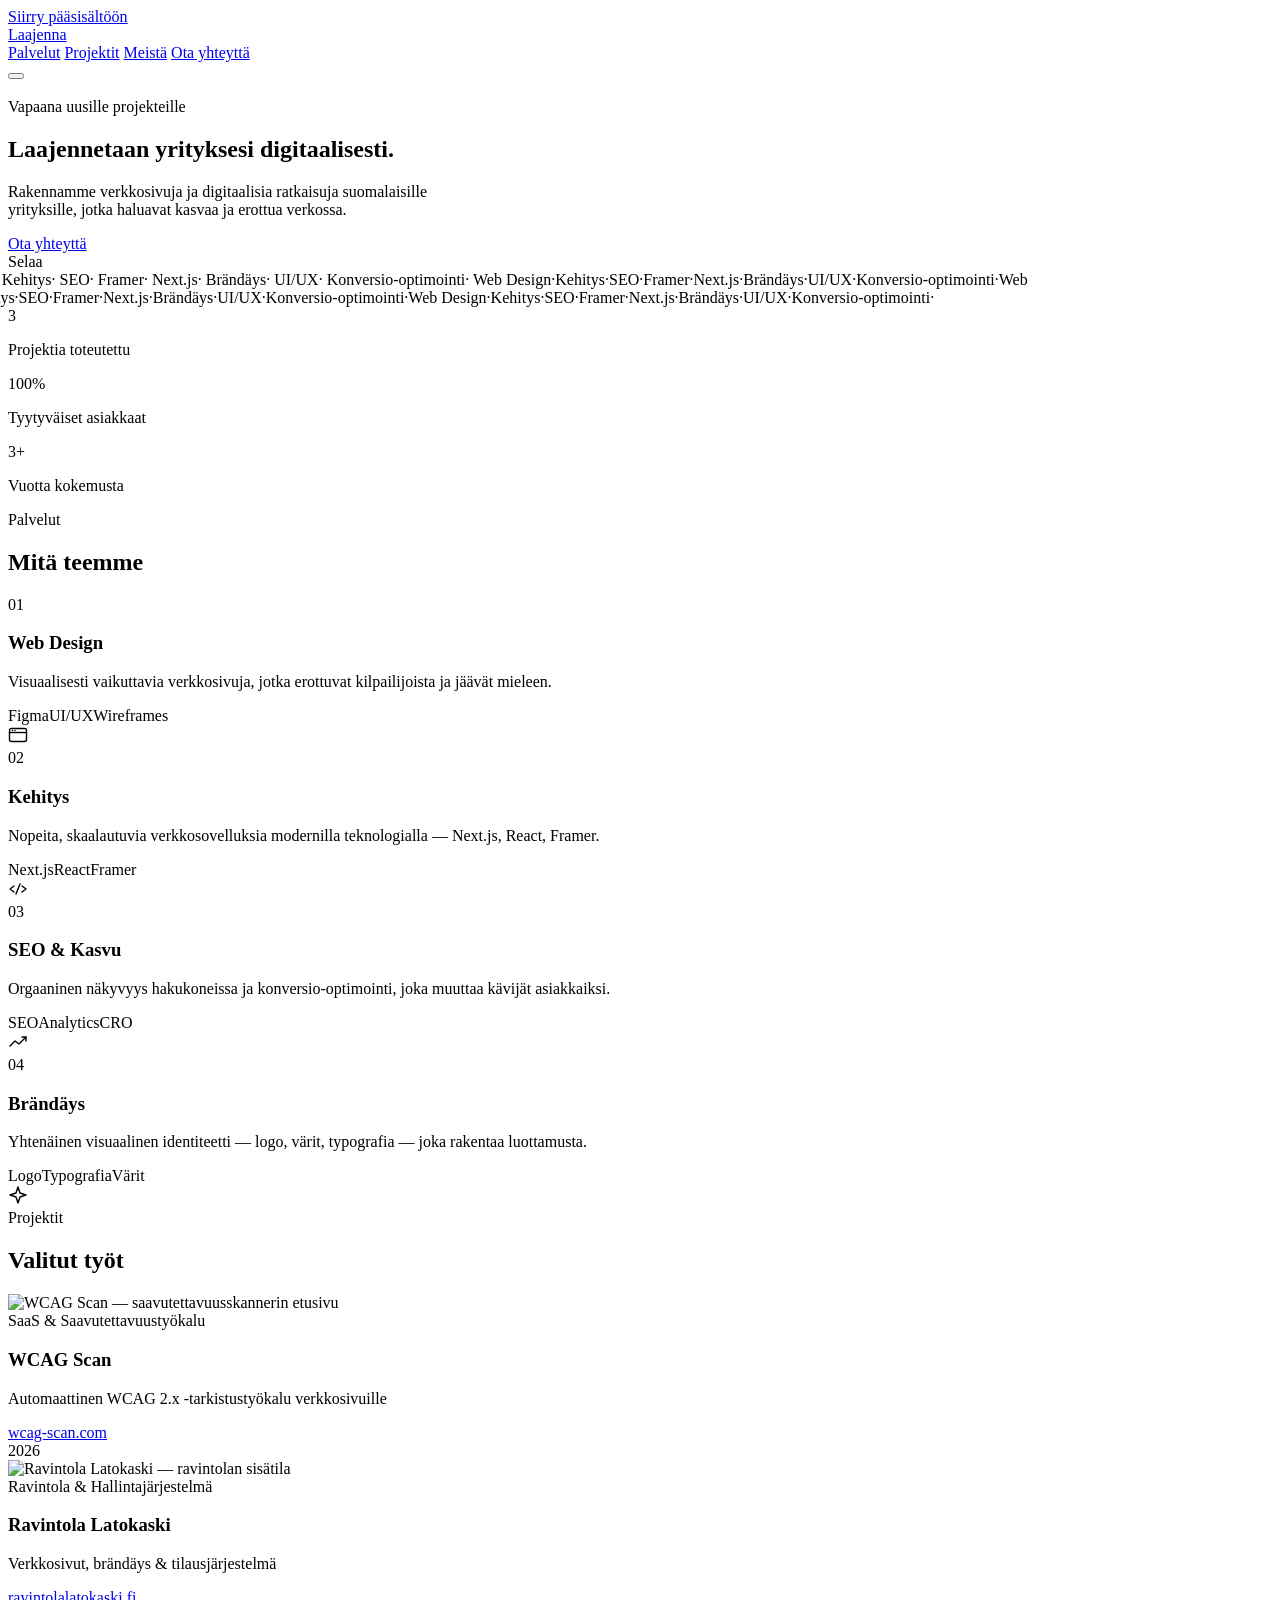
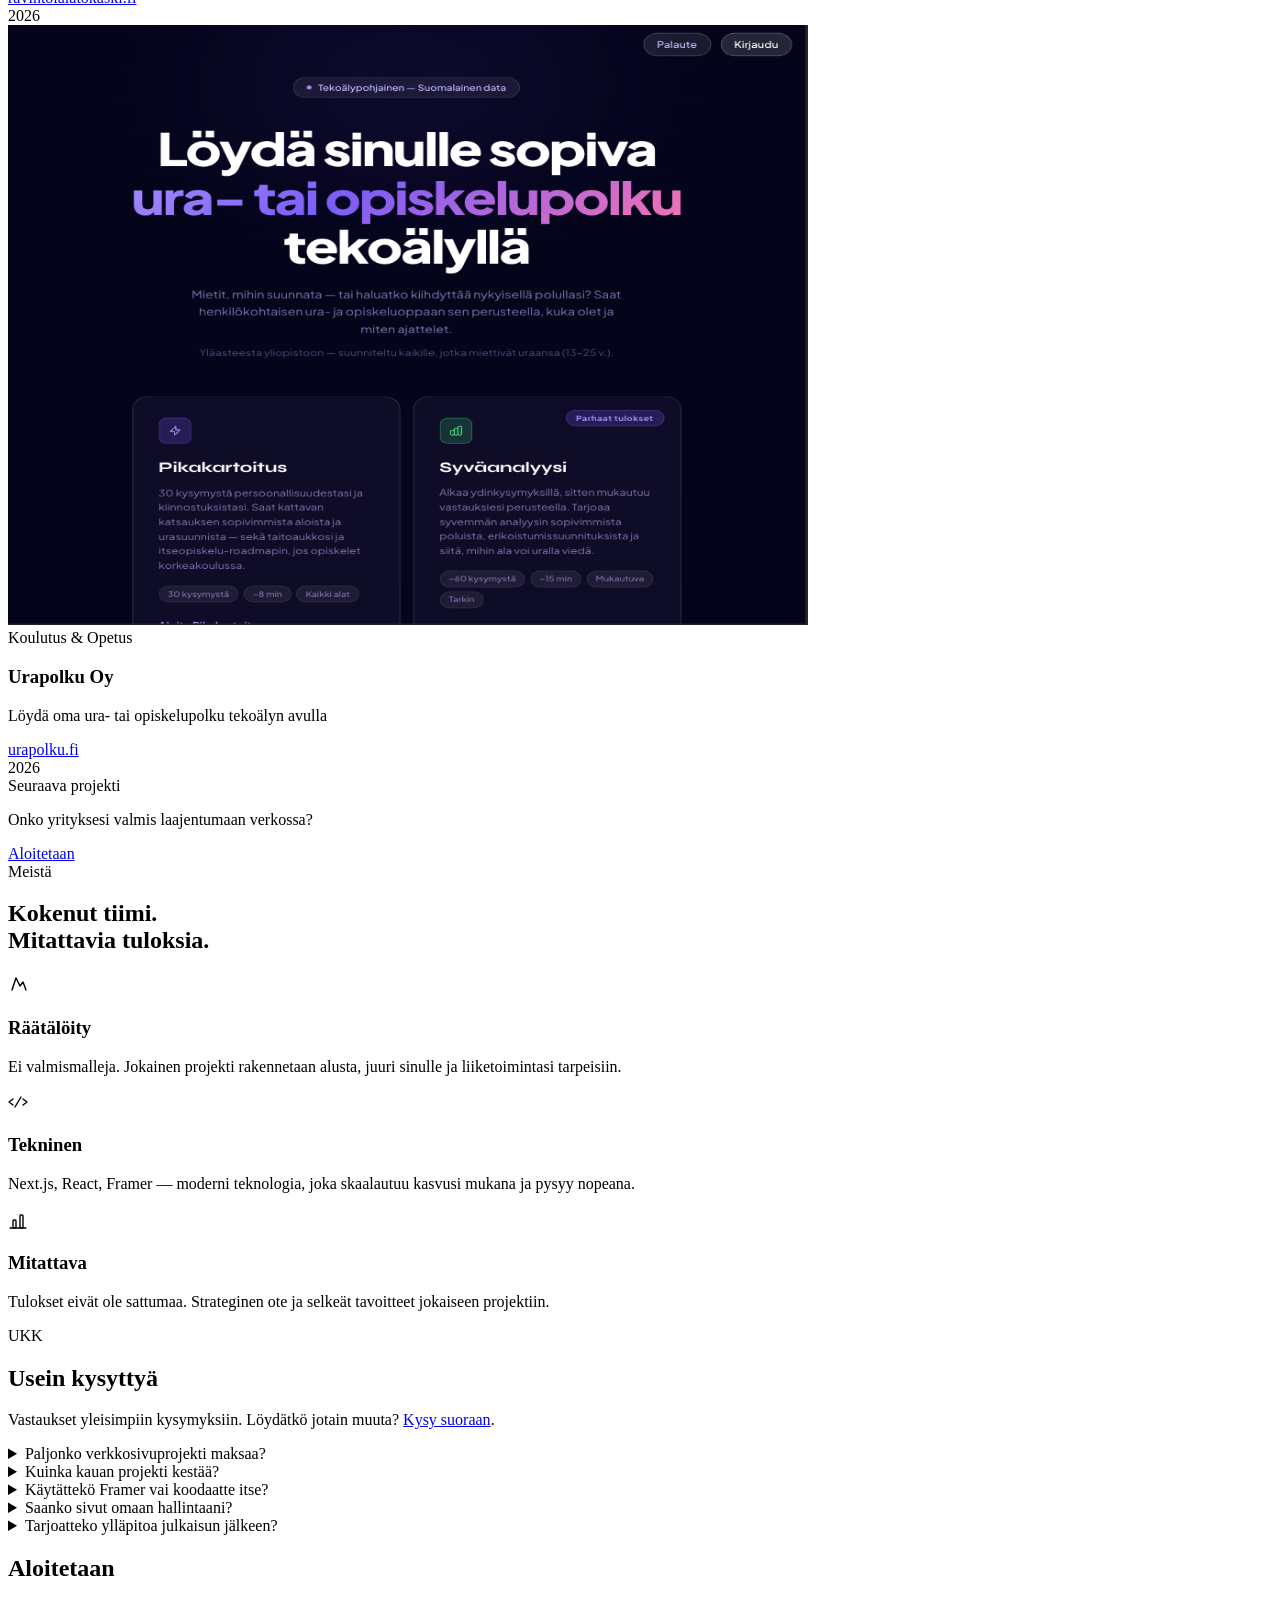
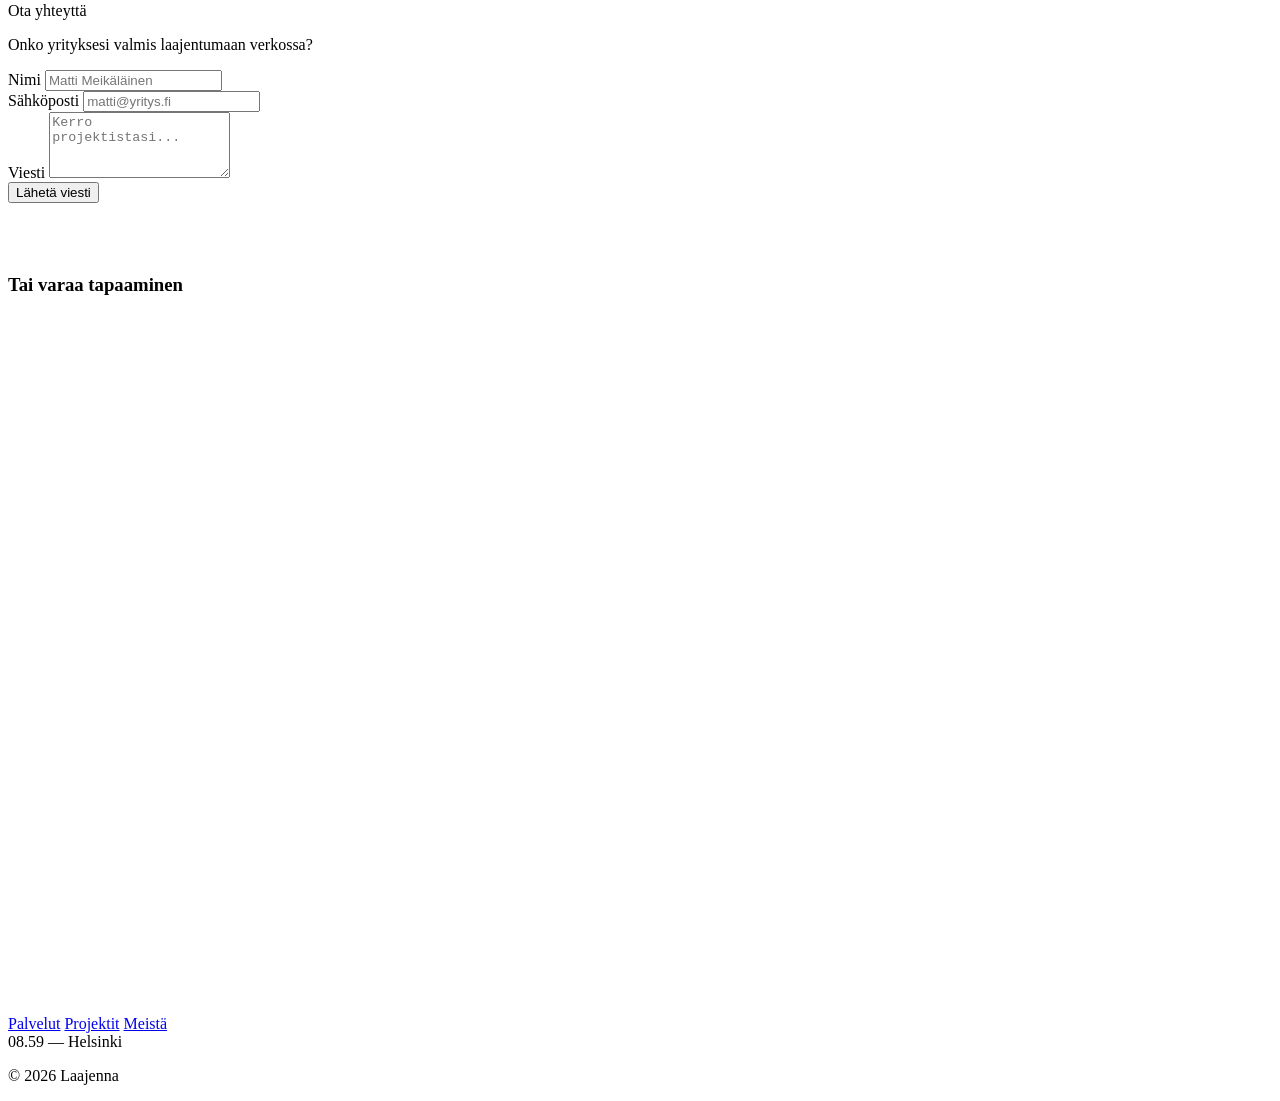
==== index.html @ cc54aa8b "improve SEO" ====
<!doctype html>
<html lang="fi">
  <head>
    <meta charset="UTF-8" />
    <meta name="viewport" content="width=device-width, initial-scale=1.0" />
    <meta
      name="description"
      content="Laajenna — Laadukkaita verkkosivuja, web-sovelluksia ja digitaalisia ratkaisuja suomalaisille yrityksille. Next.js, React, Framer. SEO-optimoitu. Aloita ilmaisen konsultaation kanssa."
    />
    <meta
      name="keywords"
      content="verkkosivut, web-kehitys, digitaaliset ratkaisut, Next.js, React, Framer, SEO, brändäys, UI/UX, Helsinki"
    />
    <meta name="theme-color" content="#080C10" />
    <meta
      name="robots"
      content="index, follow, max-image-preview:large, max-snippet:-1, max-video-preview:-1"
    />
    <meta name="author" content="Laajenna" />
    <title>
      Laajenna — Verkkosivut, Web-kehitys ja Digitaaliset Ratkaisut | Helsinki
    </title>

    <link rel="canonical" href="https://laajenna.fi/" />

    <!-- Preconnect to external resources for performance -->
    <link rel="dns-prefetch" href="https://fonts.googleapis.com" />
    <link rel="dns-prefetch" href="https://fonts.gstatic.com" />
    <link rel="dns-prefetch" href="https://assets.calendly.com" />

    <!-- Preload critical fonts -->
    <link
      rel="preload"
      as="style"
      href="https://fonts.googleapis.com/css2?family=Bricolage+Grotesque:opsz,wght@12..96,700;12..96,800&family=DM+Sans:ital,opsz,wght@0,9..40,300;0,9..40,400;0,9..40,500;0,9..40,600;1,9..40,300&display=swap"
    />

    <!-- Apple touch icon for mobile home screen -->
    <link
      rel="apple-touch-icon"
      href="data:image/svg+xml,%3Csvg xmlns='http://www.w3.org/2000/svg' viewBox='0 0 64 64'%3E%3Crect width='64' height='64' rx='14' fill='%23080C10'/%3E%3Cpath d='M20 16v32h24' stroke='%233B82F6' stroke-width='6' stroke-linecap='square' fill='none'/%3E%3C/svg%3E"
    />

    <!-- Additional SEO meta tags -->
    <meta name="format-detection" content="telephone=no" />
    <meta name="mobile-web-app-capable" content="yes" />
    <meta name="apple-mobile-web-app-capable" content="yes" />
    <meta
      name="apple-mobile-web-app-status-bar-style"
      content="black-translucent"
    />
    <meta property="og:type" content="website" />
    <meta property="og:locale" content="fi_FI" />
    <meta property="og:site_name" content="Laajenna" />
    <meta
      property="og:title"
      content="Laajenna — Verkkosivut, Web-kehitys ja Digitaaliset Ratkaisut"
    />
    <meta
      property="og:description"
      content="Laadukkaat verkkosivut ja digitaaliset ratkaisut suomalaisille yrityksille. Erikoistumme Next.js-kehitykseen, SEO-optimointiin ja brändäykseen. Aloita ilmaisen konsultaation kanssa."
    />
    <meta property="og:url" content="https://laajenna.fi/" />
    <meta property="og:image" content="https://laajenna.fi/img/og-image.png" />
    <meta property="og:image:width" content="1200" />
    <meta property="og:image:height" content="630" />
    <meta property="og:image:type" content="image/png" />

    <!-- Twitter -->
    <meta name="twitter:card" content="summary_large_image" />
    <meta
      name="twitter:title"
      content="Laajenna — Verkkosivut ja Web-kehitys | Helsinki"
    />
    <meta
      name="twitter:description"
      content="Laadukkaat verkkosivut, Next.js-sovellukset ja digitaaliset ratkaisut suomalaisille yrityksille."
    />
    <meta name="twitter:image" content="https://laajenna.fi/img/og-image.png" />
    <meta
      name="twitter:image:alt"
      content="Laajenna — Digitaalisen kasvun kumppani"
    />

    <!-- Favicon — inline SVG, electric blue L mark -->
    <link
      rel="icon"
      href="data:image/svg+xml,%3Csvg xmlns='http://www.w3.org/2000/svg' viewBox='0 0 64 64'%3E%3Crect width='64' height='64' rx='14' fill='%23080C10'/%3E%3Cpath d='M20 16v32h24' stroke='%233B82F6' stroke-width='6' stroke-linecap='square' fill='none'/%3E%3C/svg%3E"
    />
    <link
      rel="apple-touch-icon"
      href="data:image/svg+xml,%3Csvg xmlns='http://www.w3.org/2000/svg' viewBox='0 0 64 64'%3E%3Crect width='64' height='64' rx='14' fill='%23080C10'/%3E%3Cpath d='M20 16v32h24' stroke='%233B82F6' stroke-width='6' stroke-linecap='square' fill='none'/%3E%3C/svg%3E"
    />

    <link rel="preconnect" href="https://fonts.googleapis.com" />
    <link rel="preconnect" href="https://fonts.gstatic.com" crossorigin />
    <!-- Bricolage Grotesque: editorial display, optical-size aware. DM Sans: refined body. -->
    <link
      href="https://fonts.googleapis.com/css2?family=Bricolage+Grotesque:opsz,wght@12..96,700;12..96,800&family=DM+Sans:ital,opsz,wght@0,9..40,300;0,9..40,400;0,9..40,500;0,9..40,600;1,9..40,300&display=swap"
      rel="stylesheet"
    />
    <link rel="stylesheet" href="styles.css?v=2" />

    <!-- JSON-LD: Comprehensive structured data -->
    <script type="application/ld+json">
      {
        "@context": "https://schema.org",
        "@graph": [
          {
            "@type": "Organization",
            "@id": "https://laajenna.fi/#organization",
            "name": "Laajenna",
            "url": "https://laajenna.fi/",
            "logo": "https://laajenna.fi/img/og-image.png",
            "description": "Verkkosivuja ja digitaalisia ratkaisuja suomalaisille yrityksille",
            "email": "hei@laajenna.fi",
            "areaServed": "FI",
            "address": {
              "@type": "PostalAddress",
              "addressLocality": "Helsinki",
              "addressCountry": "FI"
            },
            "foundingDate": "2022",
            "sameAs": [],
            "contactPoint": {
              "@type": "ContactPoint",
              "contactType": "Customer Service",
              "email": "hei@laajenna.fi",
              "availableLanguage": "fi"
            }
          },
          {
            "@type": "LocalBusiness",
            "@id": "https://laajenna.fi/#localbusiness",
            "name": "Laajenna",
            "image": "https://laajenna.fi/img/og-image.png",
            "description": "Digitaalisen kasvun palvelut",
            "url": "https://laajenna.fi/",
            "telephone": "",
            "email": "hei@laajenna.fi",
            "address": {
              "@type": "PostalAddress",
              "addressLocality": "Helsinki",
              "addressCountry": "FI"
            },
            "areaServed": "FI",
            "serviceType": [
              "Web Design",
              "Web Development",
              "SEO",
              "Branding",
              "UI/UX Design"
            ]
          },
          {
            "@type": "WebSite",
            "@id": "https://laajenna.fi/#website",
            "url": "https://laajenna.fi/",
            "name": "Laajenna",
            "description": "Digitaalisen kasvun kumppani",
            "publisher": {
              "@id": "https://laajenna.fi/#organization"
            },
            "potentialAction": {
              "@type": "SearchAction",
              "target": {
                "@type": "EntryPoint",
                "urlTemplate": "https://laajenna.fi/?s={search_term_string}"
              },
              "query-input": "required name=search_term_string"
            }
          },
          {
            "@type": "BreadcrumbList",
            "@id": "https://laajenna.fi/#breadcrumb",
            "itemListElement": [
              {
                "@type": "ListItem",
                "position": 1,
                "name": "Etusivu",
                "item": "https://laajenna.fi/"
              },
              {
                "@type": "ListItem",
                "position": 2,
                "name": "Palvelut",
                "item": "https://laajenna.fi/#palvelut"
              },
              {
                "@type": "ListItem",
                "position": 3,
                "name": "Projektit",
                "item": "https://laajenna.fi/#projektit"
              }
            ]
          },
          {
            "@type": "FAQPage",
            "mainEntity": [
              {
                "@type": "Question",
                "name": "Paljonko verkkosivuprojekti maksaa?",
                "acceptedAnswer": {
                  "@type": "Answer",
                  "text": "Pienemmät esittelysivut alkavat noin 1 000 € hintaluokasta. Laajemmat verkkokaupat ja räätälöidyt sovellukset 2 000–4 000 €. Annamme aina kiinteän tarjouksen ennen aloitusta."
                }
              },
              {
                "@type": "Question",
                "name": "Kuinka kauan projekti kestää?",
                "acceptedAnswer": {
                  "@type": "Answer",
                  "text": "Tyypillinen verkkosivuprojekti kestää 4–8 viikkoa. Aikataulu sovitaan tarkasti aloituspalaverissa ja seurataan viikoittain."
                }
              },
              {
                "@type": "Question",
                "name": "Käytättekö Framer vai koodaatte itse?",
                "acceptedAnswer": {
                  "@type": "Answer",
                  "text": "Kumpaakin — valinta tehdään projektin tarpeiden mukaan. Framer sopii nopeaan brändisivuun, Next.js / React vaativampiin verkkosovelluksiin."
                }
              },
              {
                "@type": "Question",
                "name": "Saanko sivut omaan hallintaani?",
                "acceptedAnswer": {
                  "@type": "Answer",
                  "text": "Kyllä. Sivujen hallinta, domain ja kaikki sisältö ovat aina sinun nimissäsi. Et ole sidottu meihin julkaisun jälkeen."
                }
              },
              {
                "@type": "Question",
                "name": "Tarjoatteko ylläpitoa julkaisun jälkeen?",
                "acceptedAnswer": {
                  "@type": "Answer",
                  "text": "Tarjoamme jatkuvaa ylläpitoa ja kehitystä kuukausisopimuksella. Voit myös tilata päivityksiä yksittäisinä toimeksiantoina."
                }
              }
            ]
          }
        ]
      }
    </script>
  </head>
  <body>
    <a href="#main-content" class="skip-link">Siirry pääsisältöön</a>

    <!-- ── Scroll Progress Bar ───────────────────────────── -->
    <div class="scroll-progress" id="scrollProgress" aria-hidden="true"></div>

    <!-- ── Navigation ────────────────────────────────────── -->
    <nav class="nav" id="nav" aria-label="Päävalikko">
      <div class="nav-inner">
        <a href="#" class="nav-logo">Laajenna</a>
        <div class="nav-links" id="navLinks">
          <a href="#palvelut">Palvelut</a>
          <a href="#projektit">Projektit</a>
          <a href="#meista">Meistä</a>
          <a href="#yhteystiedot" class="nav-cta">Ota yhteyttä</a>
        </div>
        <button
          class="nav-hamburger"
          id="navHamburger"
          aria-label="Valikko"
          aria-expanded="false"
        >
          <span></span>
          <span></span>
        </button>
      </div>
    </nav>

    <main id="main-content">
      <!-- ── Hero ──────────────────────────────────────────── -->
      <section class="hero" id="hero">
        <div class="hero-grid-bg" aria-hidden="true"></div>
        <div class="hero-blob" id="heroBlob" aria-hidden="true"></div>
        <div class="hero-noise" aria-hidden="true"></div>
        <!-- Giant watermark — decorative, aria-hidden -->
        <div class="hero-wordmark" aria-hidden="true">LAAJENNA</div>

        <div class="hero-inner">
          <div class="availability-badge">
            <span class="pulse-dot" aria-hidden="true"></span>
            Vapaana uusille projekteille
          </div>

          <h1 class="hero-headline" id="heroHeadline">
            <span class="word-wrap"
              ><span class="word">Laajennetaan</span></span
            >
            <span class="word-wrap"><span class="word">yrityksesi</span></span>
            <span class="word-wrap"
              ><span class="word accent-word">digitaalisesti.</span></span
            >
          </h1>

          <p class="hero-sub">
            Rakennamme verkkosivuja ja digitaalisia ratkaisuja suomalaisille<br
              class="br-desk"
            />
            yrityksille, jotka haluavat kasvaa ja erottua verkossa.
            <br />
          </p>

          <div class="hero-actions">
            <a href="#yhteystiedot" class="btn btn-primary">Ota yhteyttä</a>
          </div>
        </div>

        <div class="scroll-indicator" aria-hidden="true">
          <span>Selaa</span>
          <div class="scroll-line"></div>
        </div>
      </section>

      <!-- ── Marquee ────────────────────────────────────────── -->
      <div class="marquee-section" aria-hidden="true">
        <div class="marquee-inner">
          <span>Web Design</span><span class="dot">·</span> <span>Kehitys</span
          ><span class="dot">·</span> <span>SEO</span><span class="dot">·</span>
          <span>Framer</span><span class="dot">·</span> <span>Next.js</span
          ><span class="dot">·</span> <span>Brändäys</span
          ><span class="dot">·</span> <span>UI/UX</span
          ><span class="dot">·</span> <span>Konversio-optimointi</span
          ><span class="dot">·</span>
        </div>
      </div>

      <!-- ── Stats ──────────────────────────────────────────── -->
      <section class="stats-section">
        <div class="container">
          <div class="stats-grid">
            <div class="stat-item">
              <div class="stat-num-row">
                <span class="stat-number" data-target="3">0</span
                ><span class="stat-suffix"></span>
              </div>
              <p class="stat-label">Projektia toteutettu</p>
            </div>
            <div class="stat-item">
              <div class="stat-num-row">
                <span class="stat-number" data-target="100">0</span
                ><span class="stat-suffix">%</span>
              </div>
              <p class="stat-label">Tyytyväiset asiakkaat</p>
            </div>
            <div class="stat-item">
              <div class="stat-num-row">
                <span class="stat-number" data-target="3">0</span
                ><span class="stat-suffix">+</span>
              </div>
              <p class="stat-label">Vuotta kokemusta</p>
            </div>
          </div>
        </div>
      </section>

      <!-- ── Services ───────────────────────────────────────── -->
      <section class="services-section" id="palvelut">
        <div class="container">
          <div class="section-header">
            <div class="section-label">
              <span class="section-tag">Palvelut</span>
            </div>
            <h2 class="section-title">Mitä teemme</h2>
          </div>

          <!-- Editorial numbered list — far more distinctive than a card grid -->
          <div class="services-list">
            <!-- Service schema for all services -->
            <script type="application/ld+json">
              {
                "@context": "https://schema.org",
                "@type": "ItemList",
                "name": "Laajenna Palvelut",
                "itemListElement": [
                  {
                    "@type": "ListItem",
                    "position": 1,
                    "item": {
                      "@type": "Service",
                      "name": "Web Design",
                      "description": "Visuaalisesti vaikuttavia verkkosivuja, jotka erottuvat kilpailijoista ja jäävät mieleen. UI/UX-suunnittelu, wireframes ja Figma-prototypointi.",
                      "provider": {
                        "@type": "Organization",
                        "name": "Laajenna"
                      },
                      "areaServed": "FI"
                    }
                  },
                  {
                    "@type": "ListItem",
                    "position": 2,
                    "item": {
                      "@type": "Service",
                      "name": "Kehitys",
                      "description": "Nopeita, skaalautuvia verkkosovelluksia modernilla teknologialla. Next.js, React, Framer ja muut modernit kehitystyökalut.",
                      "provider": {
                        "@type": "Organization",
                        "name": "Laajenna"
                      },
                      "areaServed": "FI"
                    }
                  },
                  {
                    "@type": "ListItem",
                    "position": 3,
                    "item": {
                      "@type": "Service",
                      "name": "SEO & Kasvu",
                      "description": "Orgaaninen näkyvyys hakukoneissa ja konversio-optimointi. Analytics, SEO-optimointi ja konversion optimointi.",
                      "provider": {
                        "@type": "Organization",
                        "name": "Laajenna"
                      },
                      "areaServed": "FI"
                    }
                  },
                  {
                    "@type": "ListItem",
                    "position": 4,
                    "item": {
                      "@type": "Service",
                      "name": "Brändäys",
                      "description": "Yhtenäinen visuaalinen identiteetti — logo, värit, typografia — joka rakentaa luottamusta.",
                      "provider": {
                        "@type": "Organization",
                        "name": "Laajenna"
                      },
                      "areaServed": "FI"
                    }
                  }
                ]
              }
            </script>
            <div class="service-row reveal-up" data-delay="0">
              <span class="svc-num" aria-hidden="true">01</span>
              <div class="svc-name">
                <h3>Web Design</h3>
                <p class="svc-desc">
                  Visuaalisesti vaikuttavia verkkosivuja, jotka erottuvat
                  kilpailijoista ja jäävät mieleen.
                </p>
                <div class="svc-tags">
                  <span>Figma</span><span>UI/UX</span><span>Wireframes</span>
                </div>
              </div>
              <span class="svc-icon" aria-hidden="true">
                <svg width="20" height="20" viewBox="0 0 20 20" fill="none">
                  <rect
                    x="1.5"
                    y="3.5"
                    width="17"
                    height="13"
                    rx="2"
                    stroke="currentColor"
                    stroke-width="1.4"
                  />
                  <path
                    d="M1.5 7.5h17"
                    stroke="currentColor"
                    stroke-width="1.4"
                  />
                  <circle cx="4.5" cy="5.5" r=".75" fill="currentColor" />
                  <circle cx="7" cy="5.5" r=".75" fill="currentColor" />
                </svg>
              </span>
            </div>

            <div class="service-row reveal-up" data-delay="1">
              <span class="svc-num" aria-hidden="true">02</span>
              <div class="svc-name">
                <h3>Kehitys</h3>
                <p class="svc-desc">
                  Nopeita, skaalautuvia verkkosovelluksia modernilla
                  teknologialla — Next.js, React, Framer.
                </p>
                <div class="svc-tags">
                  <span>Next.js</span><span>React</span><span>Framer</span>
                </div>
              </div>
              <span class="svc-icon" aria-hidden="true">
                <svg width="20" height="20" viewBox="0 0 20 20" fill="none">
                  <polyline
                    points="6,7 2,10 6,13"
                    stroke="currentColor"
                    stroke-width="1.4"
                    stroke-linecap="round"
                    stroke-linejoin="round"
                  />
                  <polyline
                    points="14,7 18,10 14,13"
                    stroke="currentColor"
                    stroke-width="1.4"
                    stroke-linecap="round"
                    stroke-linejoin="round"
                  />
                  <line
                    x1="12"
                    y1="5"
                    x2="8"
                    y2="15"
                    stroke="currentColor"
                    stroke-width="1.4"
                    stroke-linecap="round"
                  />
                </svg>
              </span>
            </div>

            <div class="service-row reveal-up" data-delay="2">
              <span class="svc-num" aria-hidden="true">03</span>
              <div class="svc-name">
                <h3>SEO &amp; Kasvu</h3>
                <p class="svc-desc">
                  Orgaaninen näkyvyys hakukoneissa ja konversio-optimointi, joka
                  muuttaa kävijät asiakkaiksi.
                </p>
                <div class="svc-tags">
                  <span>SEO</span><span>Analytics</span><span>CRO</span>
                </div>
              </div>
              <span class="svc-icon" aria-hidden="true">
                <svg width="20" height="20" viewBox="0 0 20 20" fill="none">
                  <polyline
                    points="2,14 7,9 11,12 18,5"
                    stroke="currentColor"
                    stroke-width="1.4"
                    stroke-linecap="round"
                    stroke-linejoin="round"
                  />
                  <polyline
                    points="14,5 18,5 18,9"
                    stroke="currentColor"
                    stroke-width="1.4"
                    stroke-linecap="round"
                    stroke-linejoin="round"
                  />
                </svg>
              </span>
            </div>

            <div class="service-row reveal-up" data-delay="3">
              <span class="svc-num" aria-hidden="true">04</span>
              <div class="svc-name">
                <h3>Brändäys</h3>
                <p class="svc-desc">
                  Yhtenäinen visuaalinen identiteetti — logo, värit, typografia
                  — joka rakentaa luottamusta.
                </p>
                <div class="svc-tags">
                  <span>Logo</span><span>Typografia</span><span>Värit</span>
                </div>
              </div>
              <span class="svc-icon" aria-hidden="true">
                <svg width="20" height="20" viewBox="0 0 20 20" fill="none">
                  <path
                    d="M10 2 L12 8 L18 10 L12 12 L10 18 L8 12 L2 10 L8 8 Z"
                    stroke="currentColor"
                    stroke-width="1.4"
                    stroke-linejoin="round"
                  />
                </svg>
              </span>
            </div>
          </div>
        </div>
      </section>

      <!-- ── Portfolio ──────────────────────────────────────── -->
      <section class="portfolio-section" id="projektit">
        <div class="container">
          <div class="section-header">
            <div class="section-label">
              <span class="section-tag">Projektit</span>
            </div>
            <h2 class="section-title">Valitut työt</h2>
          </div>

          <div class="portfolio-grid">
            <!-- Service schema for portfolio items -->
            <script type="application/ld+json">
              {
                "@context": "https://schema.org",
                "@type": "ItemList",
                "itemListElement": [
                  {
                    "@type": "ListItem",
                    "position": 1,
                    "item": {
                      "@type": "SoftwareApplication",
                      "name": "WCAG Scan",
                      "description": "Automaattinen WCAG 2.x -tarkistustyökalu verkkosivuille. SaaS-ratkaisu saavutettavuuden testaamiseen.",
                      "url": "https://wcag-scan.com",
                      "creator": {
                        "@type": "Organization",
                        "name": "Laajenna"
                      },
                      "applicationCategory": "BusinessApplication"
                    }
                  },
                  {
                    "@type": "ListItem",
                    "position": 2,
                    "item": {
                      "@type": "LocalBusiness",
                      "name": "Ravintola Latokaski",
                      "description": "Ravintolan verkkosivut, brändäys ja tilausjärjestelmä",
                      "url": "https://ravintolalatokaski.fi",
                      "creator": {
                        "@type": "Organization",
                        "name": "Laajenna"
                      }
                    }
                  },
                  {
                    "@type": "ListItem",
                    "position": 3,
                    "item": {
                      "@type": "EducationalOccupationalCredential",
                      "name": "Urapolku Oy",
                      "description": "Löydä oma ura- tai opiskelupolku tekoälyn avulla",
                      "url": "https://urapolku.fi",
                      "creator": {
                        "@type": "Organization",
                        "name": "Laajenna"
                      }
                    }
                  }
                ]
              }
            </script>
            <!-- Large card: wcag-scan.com (featured) -->
            <div
              class="portfolio-card portfolio-large reveal-up"
              data-delay="0"
            >
              <div class="portfolio-img">
                <img
                  src="img/wcag-scan.png"
                  alt="WCAG Scan — saavutettavuusskannerin etusivu"
                  title="WCAG Scan saavutettavuustyökalu etusivu"
                  loading="lazy"
                  width="800"
                  height="600"
                />
              </div>
              <div class="portfolio-label-top">
                <span class="portfolio-cat"
                  >SaaS &amp; Saavutettavuustyökalu</span
                >
              </div>
              <div class="portfolio-overlay">
                <div class="portfolio-info">
                  <h3>WCAG Scan</h3>
                  <p>Automaattinen WCAG 2.x -tarkistustyökalu verkkosivuille</p>
                  <a
                    href="https://wcag-scan.com"
                    class="portfolio-link"
                    target="_blank"
                    rel="noopener"
                    aria-label="wcag-scan.com (avautuu uudessa välilehdessä)"
                    >wcag-scan.com</a
                  >
                </div>
              </div>
              <span class="portfolio-year-badge">2026</span>
            </div>

            <!-- Small card: Ravintola Latokaski -->
            <div class="portfolio-card reveal-up" data-delay="1">
              <div class="portfolio-img">
                <img
                  src="img/ravintola.webp"
                  alt="Ravintola Latokaski — ravintolan sisätila"
                  title="Ravintola Latokaski verkkosivut ja hallintajärjestelmä"
                  loading="lazy"
                  width="800"
                  height="600"
                />
              </div>
              <div class="portfolio-label-top">
                <span class="portfolio-cat"
                  >Ravintola &amp; Hallintajärjestelmä</span
                >
              </div>
              <div class="portfolio-overlay">
                <div class="portfolio-info">
                  <h3>Ravintola Latokaski</h3>
                  <p>Verkkosivut, brändäys &amp; tilausjärjestelmä</p>
                  <a
                    href="https://ravintolalatokaski.fi"
                    class="portfolio-link"
                    target="_blank"
                    rel="noopener"
                    aria-label="ravintolalatokaski.fi (avautuu uudessa välilehdessä)"
                    >ravintolalatokaski.fi</a
                  >
                </div>
              </div>
              <span class="portfolio-year-badge">2026</span>
            </div>

            <!-- Small card: Urapolku -->
            <div class="portfolio-card reveal-up" data-delay="2">
              <div class="portfolio-img">
                <img
                  src="img/urapolku-2.png"
                  alt="Urapolku Oy — verkkosovelluksen etusivu"
                  title="Urapolku verkkosovellus koulutus ja opetus"
                  loading="lazy"
                  width="800"
                  height="600"
                />
              </div>
              <div class="portfolio-label-top">
                <span class="portfolio-cat">Koulutus &amp; Opetus</span>
              </div>
              <div class="portfolio-overlay">
                <div class="portfolio-info">
                  <h3>Urapolku Oy</h3>
                  <p>Löydä oma ura- tai opiskelupolku tekoälyn avulla</p>
                  <a
                    href="https://urapolku.fi"
                    class="portfolio-link"
                    target="_blank"
                    rel="noopener"
                    aria-label="urapolku.fi (avautuu uudessa välilehdessä)"
                    >urapolku.fi</a
                  >
                </div>
              </div>
              <span class="portfolio-year-badge">2026</span>
            </div>

            <!-- Full-width CTA card -->
            <div class="portfolio-card portfolio-next reveal-up" data-delay="3">
              <div class="portfolio-next-inner">
                <span class="next-label">Seuraava projekti</span>
                <p class="next-text">
                  Onko yrityksesi valmis laajentumaan verkossa?
                </p>
                <a href="#yhteystiedot" class="btn btn-primary">Aloitetaan</a>
              </div>
            </div>
          </div>
        </div>
      </section>

      <!-- ── Testimonials ───────────────────────────────────── -->
      <!-- <section class="tm-section" id="suositukset">
        <div class="container">
          <div class="tm-heading">
            <div class="section-label">
              <span class="section-tag">Suositukset</span>
            </div>
            <h2 class="section-title">Asiakkaat sanovat</h2>
          </div>
          <div class="tm-grid">
            <div class="tm-card">
              <svg
                class="tm-icon"
                width="26"
                height="20"
                viewBox="0 0 26 20"
                fill="currentColor"
                aria-hidden="true"
              >
                <path
                  d="M0 20V11C0 4.1 4 .5 11.9 0l.9 2.2C8.7 3 6.5 5.3 6.3 9H11V20H0ZM15 20V11C15 4.1 19 .5 26.9 0l.9 2.2C23.7 3 21.5 5.3 21.3 9H26V20H15Z"
                />
              </svg>
              <p class="tm-quote">
                Sivut tehtiin tarkasti aikataulussa ja lopputulos ylitti
                odotukset. Selkeä prosessi ja hyvä viestintä alusta loppuun.
              </p>
              <div class="tm-footer">
                <span class="tm-name">Henna Koivula</span>
                <span class="tm-role">Toimitusjohtaja, Koivula &amp; Co</span>
              </div>
            </div>

            <div class="tm-card">
              <svg
                class="tm-icon"
                width="26"
                height="20"
                viewBox="0 0 26 20"
                fill="currentColor"
                aria-hidden="true"
              >
                <path
                  d="M0 20V11C0 4.1 4 .5 11.9 0l.9 2.2C8.7 3 6.5 5.3 6.3 9H11V20H0ZM15 20V11C15 4.1 19 .5 26.9 0l.9 2.2C23.7 3 21.5 5.3 21.3 9H26V20H15Z"
                />
              </svg>
              <p class="tm-quote">
                Yhteydenottojen määrä tuplaantui kuukauden sisällä julkaisusta.
                Investointi maksoi itsensä takaisin nopeasti.
              </p>
              <div class="tm-footer">
                <span class="tm-name">Joonas Virtanen</span>
                <span class="tm-role">Perustaja, Virtanen Consulting</span>
              </div>
            </div>

            <div class="tm-card">
              <svg
                class="tm-icon"
                width="26"
                height="20"
                viewBox="0 0 26 20"
                fill="currentColor"
                aria-hidden="true"
              >
                <path
                  d="M0 20V11C0 4.1 4 .5 11.9 0l.9 2.2C8.7 3 6.5 5.3 6.3 9H11V20H0ZM15 20V11C15 4.1 19 .5 26.9 0l.9 2.2C23.7 3 21.5 5.3 21.3 9H26V20H15Z"
                />
              </svg>
              <p class="tm-quote">
                Harvinaisen hyvä yhdistelmä teknistä osaamista ja designsilmää.
                Suosittelen lämpimästi.
              </p>
              <div class="tm-footer">
                <span class="tm-name">Aino Mäkinen</span>
                <span class="tm-role">Luova johtaja, Mäkinen Studio</span>
              </div>
            </div>
          </div>
        </div>
      </section> -->

      <!-- ── About ──────────────────────────────────────────── -->
      <section class="about-section" id="meista">
        <div class="container">
          <div class="about-header reveal-up">
            <div class="section-label">
              <span class="section-tag">Meistä</span>
            </div>
            <h2 class="about-headline">
              Kokenut tiimi.<br />Mitattavia tuloksia.
            </h2>
          </div>

          <div class="about-cols">
            <div class="about-col reveal-up" data-delay="0">
              <span class="about-col-num" aria-hidden="true">
                <svg width="20" height="20" viewBox="0 0 20 20" fill="none">
                  <path
                    d="M4 16 L8 4 L12 12 L15 8 L18 16"
                    stroke="currentColor"
                    stroke-width="1.4"
                    stroke-linecap="round"
                    stroke-linejoin="round"
                  />
                </svg>
              </span>
              <h3>Räätälöity</h3>
              <p>
                Ei valmismalleja. Jokainen projekti rakennetaan alusta, juuri
                sinulle ja liiketoimintasi tarpeisiin.
              </p>
            </div>
            <div class="about-col reveal-up" data-delay="1">
              <span class="about-col-num" aria-hidden="true">
                <svg width="20" height="20" viewBox="0 0 20 20" fill="none">
                  <polyline
                    points="5,7 1,10 5,13"
                    stroke="currentColor"
                    stroke-width="1.4"
                    stroke-linecap="round"
                    stroke-linejoin="round"
                  />
                  <polyline
                    points="15,7 19,10 15,13"
                    stroke="currentColor"
                    stroke-width="1.4"
                    stroke-linecap="round"
                    stroke-linejoin="round"
                  />
                  <line
                    x1="13"
                    y1="5"
                    x2="7"
                    y2="15"
                    stroke="currentColor"
                    stroke-width="1.4"
                    stroke-linecap="round"
                  />
                </svg>
              </span>
              <h3>Tekninen</h3>
              <p>
                Next.js, React, Framer — moderni teknologia, joka skaalautuu
                kasvusi mukana ja pysyy nopeana.
              </p>
            </div>
            <div class="about-col reveal-up" data-delay="2">
              <span class="about-col-num" aria-hidden="true">
                <svg width="20" height="20" viewBox="0 0 20 20" fill="none">
                  <line
                    x1="2"
                    y1="19"
                    x2="18"
                    y2="19"
                    stroke="currentColor"
                    stroke-width="1.4"
                    stroke-linecap="round"
                  />
                  <rect
                    x="5"
                    y="11"
                    width="3"
                    height="8"
                    rx="1"
                    stroke="currentColor"
                    stroke-width="1.4"
                  />
                  <rect
                    x="12"
                    y="6"
                    width="3"
                    height="13"
                    rx="1"
                    stroke="currentColor"
                    stroke-width="1.4"
                  />
                </svg>
              </span>
              <h3>Mitattava</h3>
              <p>
                Tulokset eivät ole sattumaa. Strateginen ote ja selkeät
                tavoitteet jokaiseen projektiin.
              </p>
            </div>
          </div>

          <!-- <div class="about-footer reveal-up">
            <p class="about-sig">Laajenna — Helsinki, perustettu 2026</p>
            <div class="about-pills">
              <span class="about-pill">3+ vuotta kokemusta</span>
              <span class="about-pill">3+ projektia</span>
              <span class="about-pill">Helsinki, Suomi</span>
            </div>
          </div> -->
        </div>
      </section>

      <!-- ── FAQ ────────────────────────────────────────────── -->
      <section class="faq-section" id="ukk">
        <div class="container">
          <div class="faq-layout">
            <div class="faq-aside reveal-up">
              <div class="section-label">
                <span class="section-tag">UKK</span>
              </div>
              <h2 class="section-title">Usein kysyttyä</h2>
              <p class="faq-aside-sub">
                Vastaukset yleisimpiin kysymyksiin. Löydätkö jotain muuta?
                <a href="#yhteystiedot">Kysy suoraan</a>.
              </p>
            </div>

            <div class="faq-list reveal-up">
              <details class="faq-item">
                <summary>
                  <span>Paljonko verkkosivuprojekti maksaa?</span>
                  <span class="faq-icon" aria-hidden="true"></span>
                </summary>
                <div class="faq-answer">
                  <p>
                    Pienemmät esittelysivut alkavat noin 1 000 € hintaluokasta.
                    Laajemmat verkkokaupat ja räätälöidyt sovellukset 2 000–4
                    000 €. Annamme aina kiinteän tarjouksen ennen aloitusta.
                  </p>
                </div>
              </details>

              <details class="faq-item">
                <summary>
                  <span>Kuinka kauan projekti kestää?</span>
                  <span class="faq-icon" aria-hidden="true"></span>
                </summary>
                <div class="faq-answer">
                  <p>
                    Tyypillinen verkkosivuprojekti kestää 4–8 viikkoa. Aikataulu
                    sovitaan tarkasti aloituspalaverissa ja seurataan
                    viikoittain.
                  </p>
                </div>
              </details>

              <details class="faq-item">
                <summary>
                  <span>Käytättekö Framer vai koodaatte itse?</span>
                  <span class="faq-icon" aria-hidden="true"></span>
                </summary>
                <div class="faq-answer">
                  <p>
                    Kumpaakin — valinta tehdään projektin tarpeiden mukaan.
                    Framer sopii nopeaan brändisivuun, Next.js / React
                    vaativampiin verkkosovelluksiin.
                  </p>
                </div>
              </details>

              <details class="faq-item">
                <summary>
                  <span>Saanko sivut omaan hallintaani?</span>
                  <span class="faq-icon" aria-hidden="true"></span>
                </summary>
                <div class="faq-answer">
                  <p>
                    Kyllä. Sivujen hallinta, domain ja kaikki sisältö ovat aina
                    sinun nimissäsi. Et ole sidottu meihin julkaisun jälkeen.
                  </p>
                </div>
              </details>

              <details class="faq-item">
                <summary>
                  <span>Tarjoatteko ylläpitoa julkaisun jälkeen?</span>
                  <span class="faq-icon" aria-hidden="true"></span>
                </summary>
                <div class="faq-answer">
                  <p>
                    Tarjoamme jatkuvaa ylläpitoa ja kehitystä
                    kuukausisopimuksella. Voit myös tilata päivityksiä
                    yksittäisinä toimeksiantoina.
                  </p>
                </div>
              </details>
            </div>
          </div>
        </div>
      </section>

      <!-- ── CTA ────────────────────────────────────────────── -->
      <section class="cta-section" id="yhteystiedot">
        <div class="cta-glow"></div>
        <div class="container">
          <div class="cta-inner reveal-up">
            <h2 class="cta-headline">Aloitetaan</h2>
            <div class="section-label cta-label">
              <span class="section-tag">Ota yhteyttä</span>
            </div>
            <p class="cta-question">
              Onko yrityksesi valmis laajentumaan verkossa?
            </p>

            <form class="contact-form" id="contactForm" novalidate>
              <div class="form-row">
                <div class="form-group">
                  <label for="contactName">Nimi</label>
                  <input
                    type="text"
                    id="contactName"
                    name="name"
                    placeholder="Matti Meikäläinen"
                    autocomplete="name"
                    aria-describedby="formStatus"
                    required
                  />
                </div>
                <div class="form-group">
                  <label for="contactEmail">Sähköposti</label>
                  <input
                    type="email"
                    id="contactEmail"
                    name="email"
                    placeholder="matti@yritys.fi"
                    autocomplete="email"
                    aria-describedby="formStatus"
                    required
                  />
                </div>
              </div>
              <div class="form-group">
                <label for="contactMessage">Viesti</label>
                <textarea
                  id="contactMessage"
                  name="message"
                  placeholder="Kerro projektistasi..."
                  rows="4"
                  aria-describedby="formStatus"
                  required
                ></textarea>
              </div>
              <div class="form-footer">
                <button type="submit" class="btn btn-primary" id="formSubmit">
                  <span class="submit-label">Lähetä viesti</span>
                  <span class="submit-spinner" aria-hidden="true"></span>
                </button>
                <p class="form-status" id="formStatus" aria-live="polite"></p>
              </div>
            </form>
          </div>

          <div>
            <br />
            <br />

            <h3 class="section-title book-time-title">Tai varaa tapaaminen</h3>
            <!-- Calendly inline widget begin -->
            <div
              class="calendly-inline-widget"
              data-url="https://calendly.com/hei-laajenna/30min"
              style="min-width: 320px; height: 700px"
            ></div>
            <script
              type="text/javascript"
              src="https://assets.calendly.com/assets/external/widget.js"
              async
            ></script>
          </div>

          <!-- Calendly inline widget end -->

          <!-- Calendly badge widget begin -->
          <!-- <link
            href="https://assets.calendly.com/assets/external/widget.css"
            rel="stylesheet"
          />
          <script
            src="https://assets.calendly.com/assets/external/widget.js"
            type="text/javascript"
            async
          ></script>
          <script type="text/javascript">
            window.onload = function () {
              Calendly.initBadgeWidget({
                url: "https://calendly.com/nortaelias/30min",
                text: "Schedule time with me",
                color: "#0069ff",
                textColor: "#ffffff",
                branding: true,
              });
            };
          </script> -->
          <!-- Calendly badge widget end -->
        </div>
      </section>
    </main>

    <!-- ── Footer ─────────────────────────────────────────── -->
    <footer class="footer">
      <div class="container">
        <div class="footer-inner">
          <nav class="footer-links" aria-label="Alatunniste">
            <a href="#palvelut">Palvelut</a>
            <a href="#projektit">Projektit</a>
            <a href="#meista">Meistä</a>
          </nav>
          <span class="footer-time" id="footerTime" aria-live="off"></span>
          <p class="footer-copy">© 2026 Laajenna</p>
        </div>
      </div>
    </footer>

    <script src="script.js?v=2"></script>
  </body>
</html>
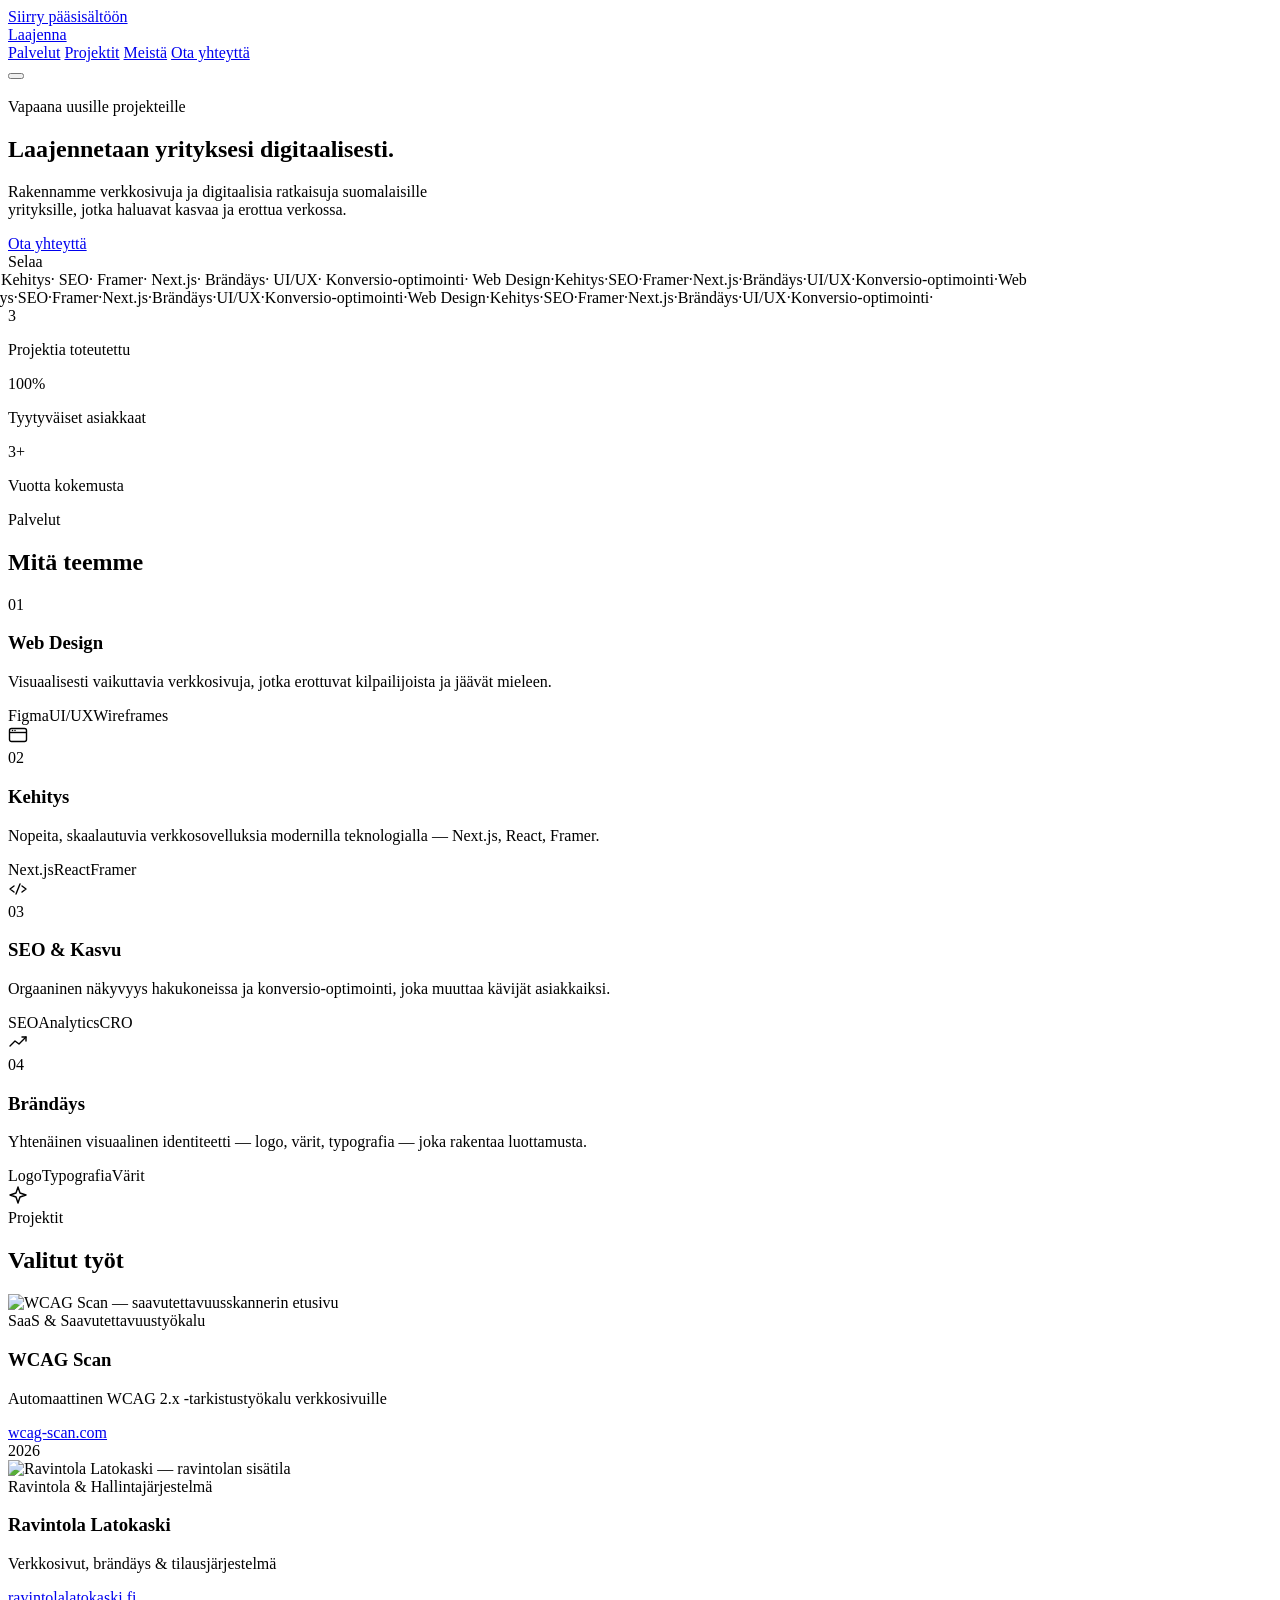
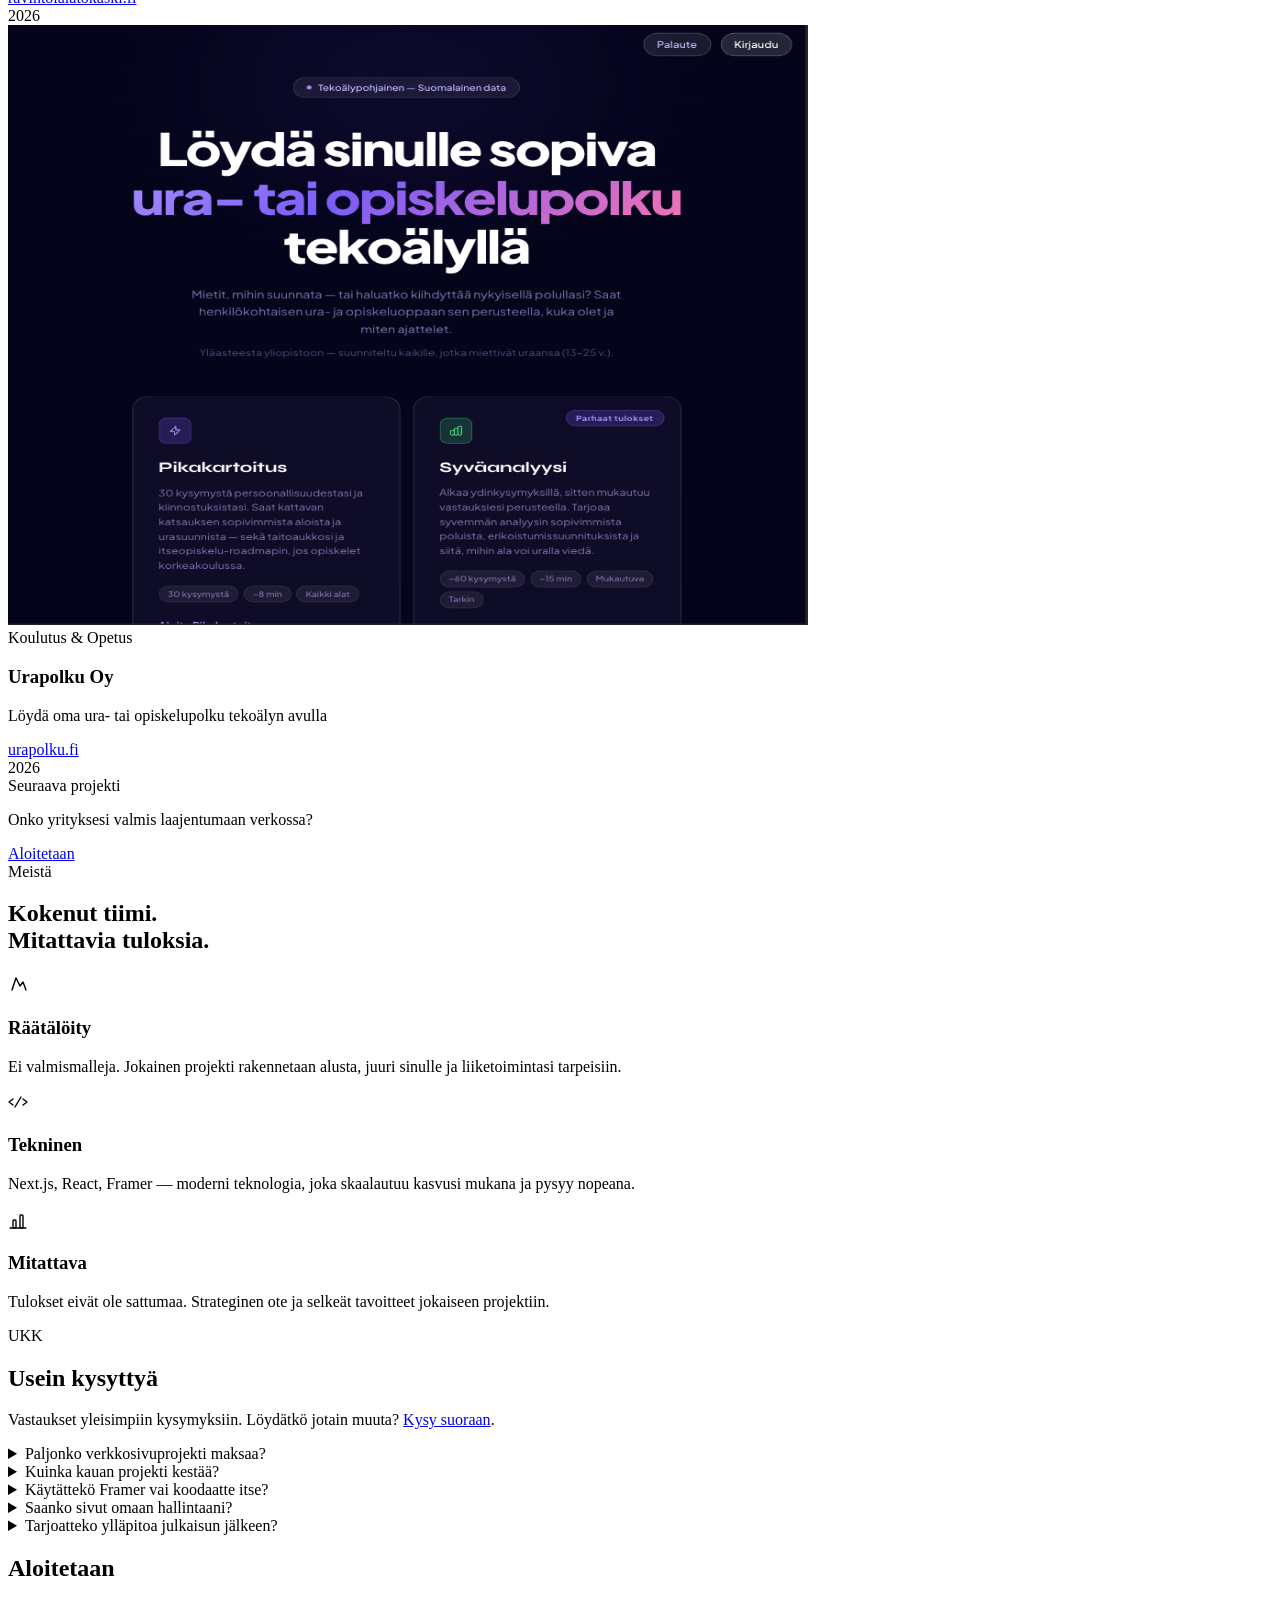
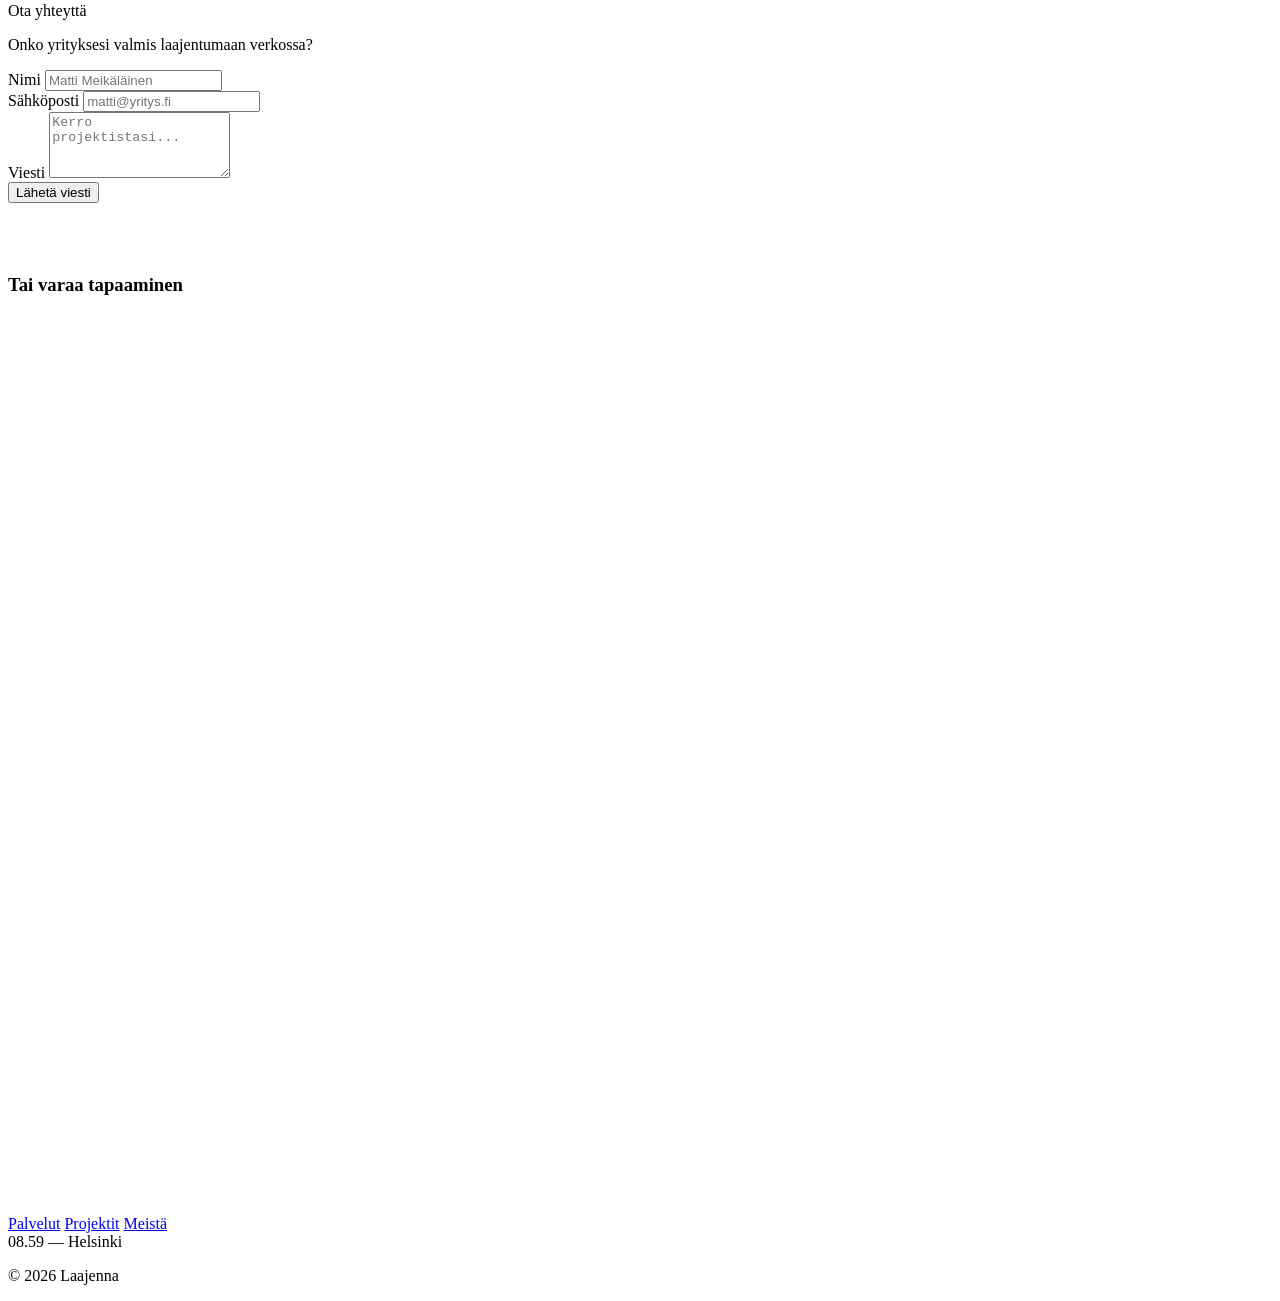
==== commit b2f29966: "Add anchor id to Calendly section and set full viewport height" ====
--- a/index.html
+++ b/index.html
@@ -1097,7 +1097,7 @@
             </form>
           </div>
 
-          <div>
+          <div id="varaa-tapaaminen">
             <br />
             <br />
 
@@ -1106,7 +1106,7 @@
             <div
               class="calendly-inline-widget"
               data-url="https://calendly.com/hei-laajenna/30min"
-              style="min-width: 320px; height: 700px"
+              style="min-width: 320px; height: 100vh"
             ></div>
             <script
               type="text/javascript"
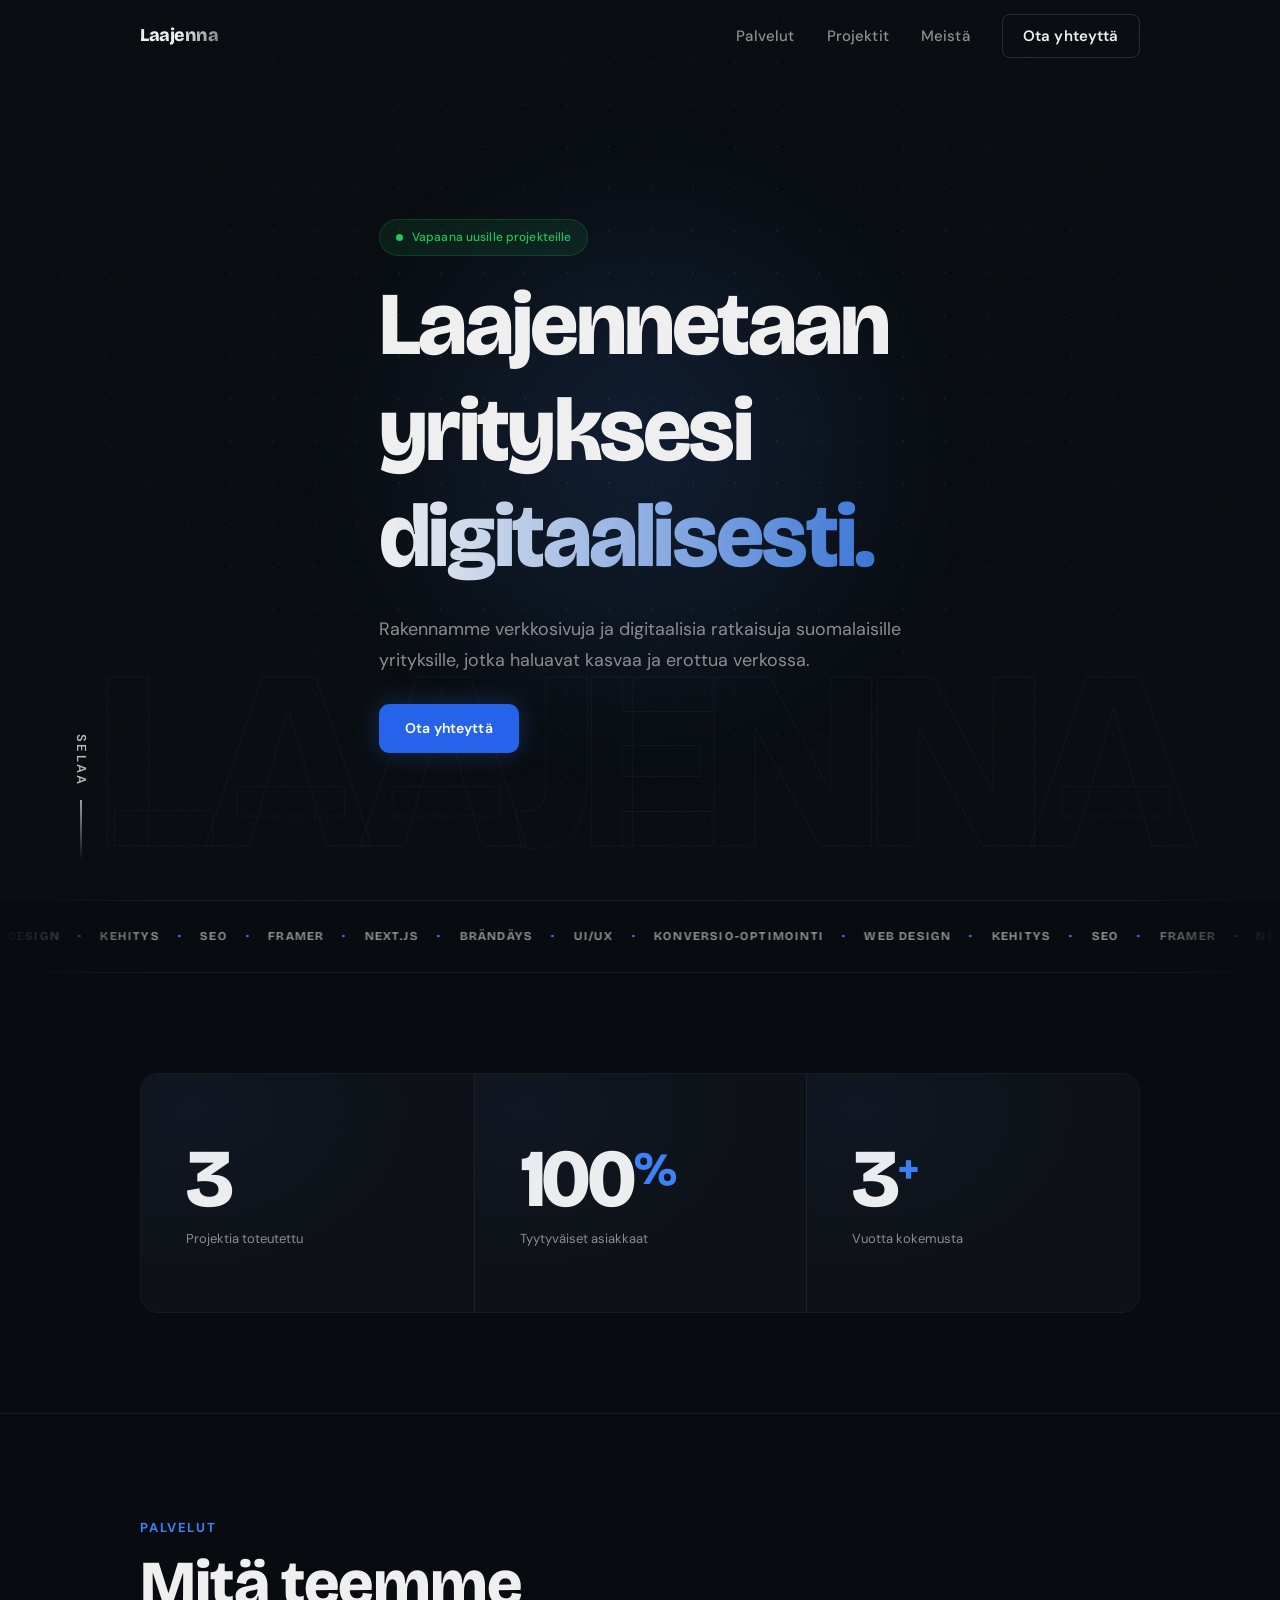
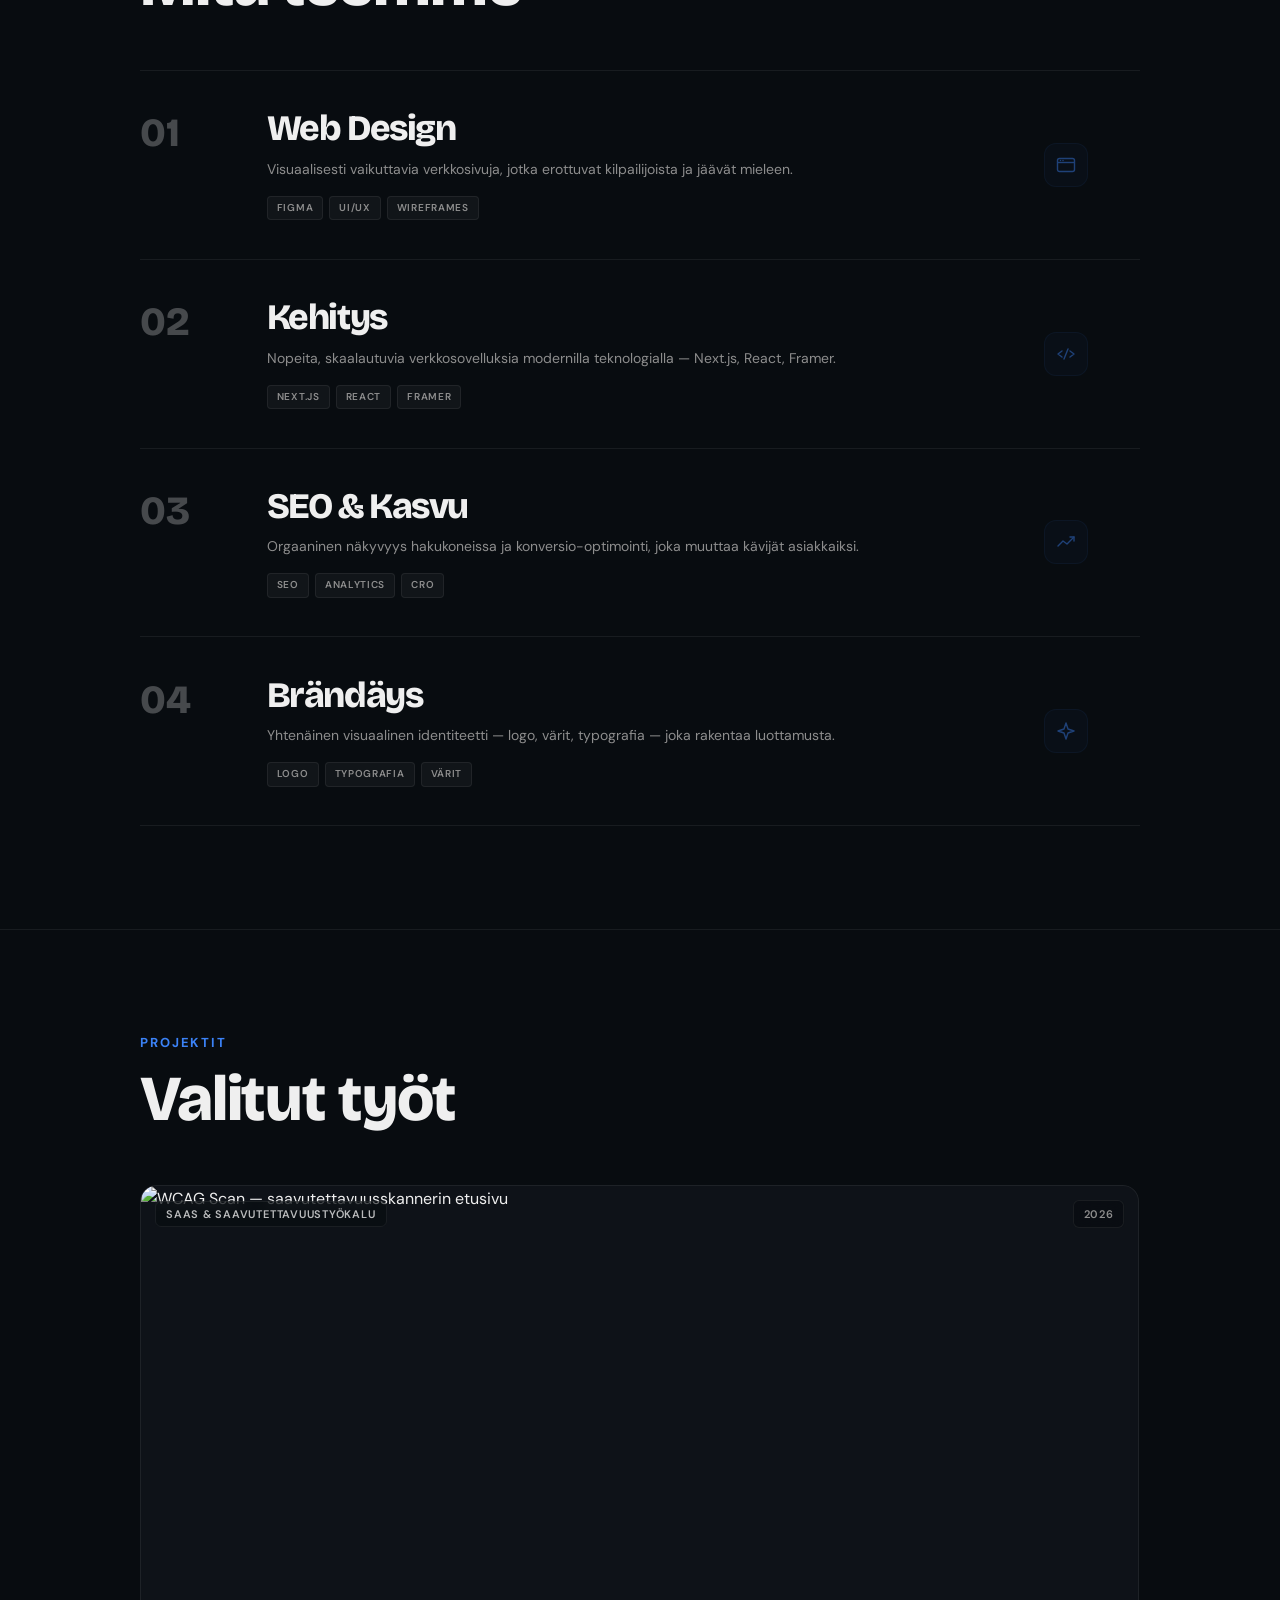
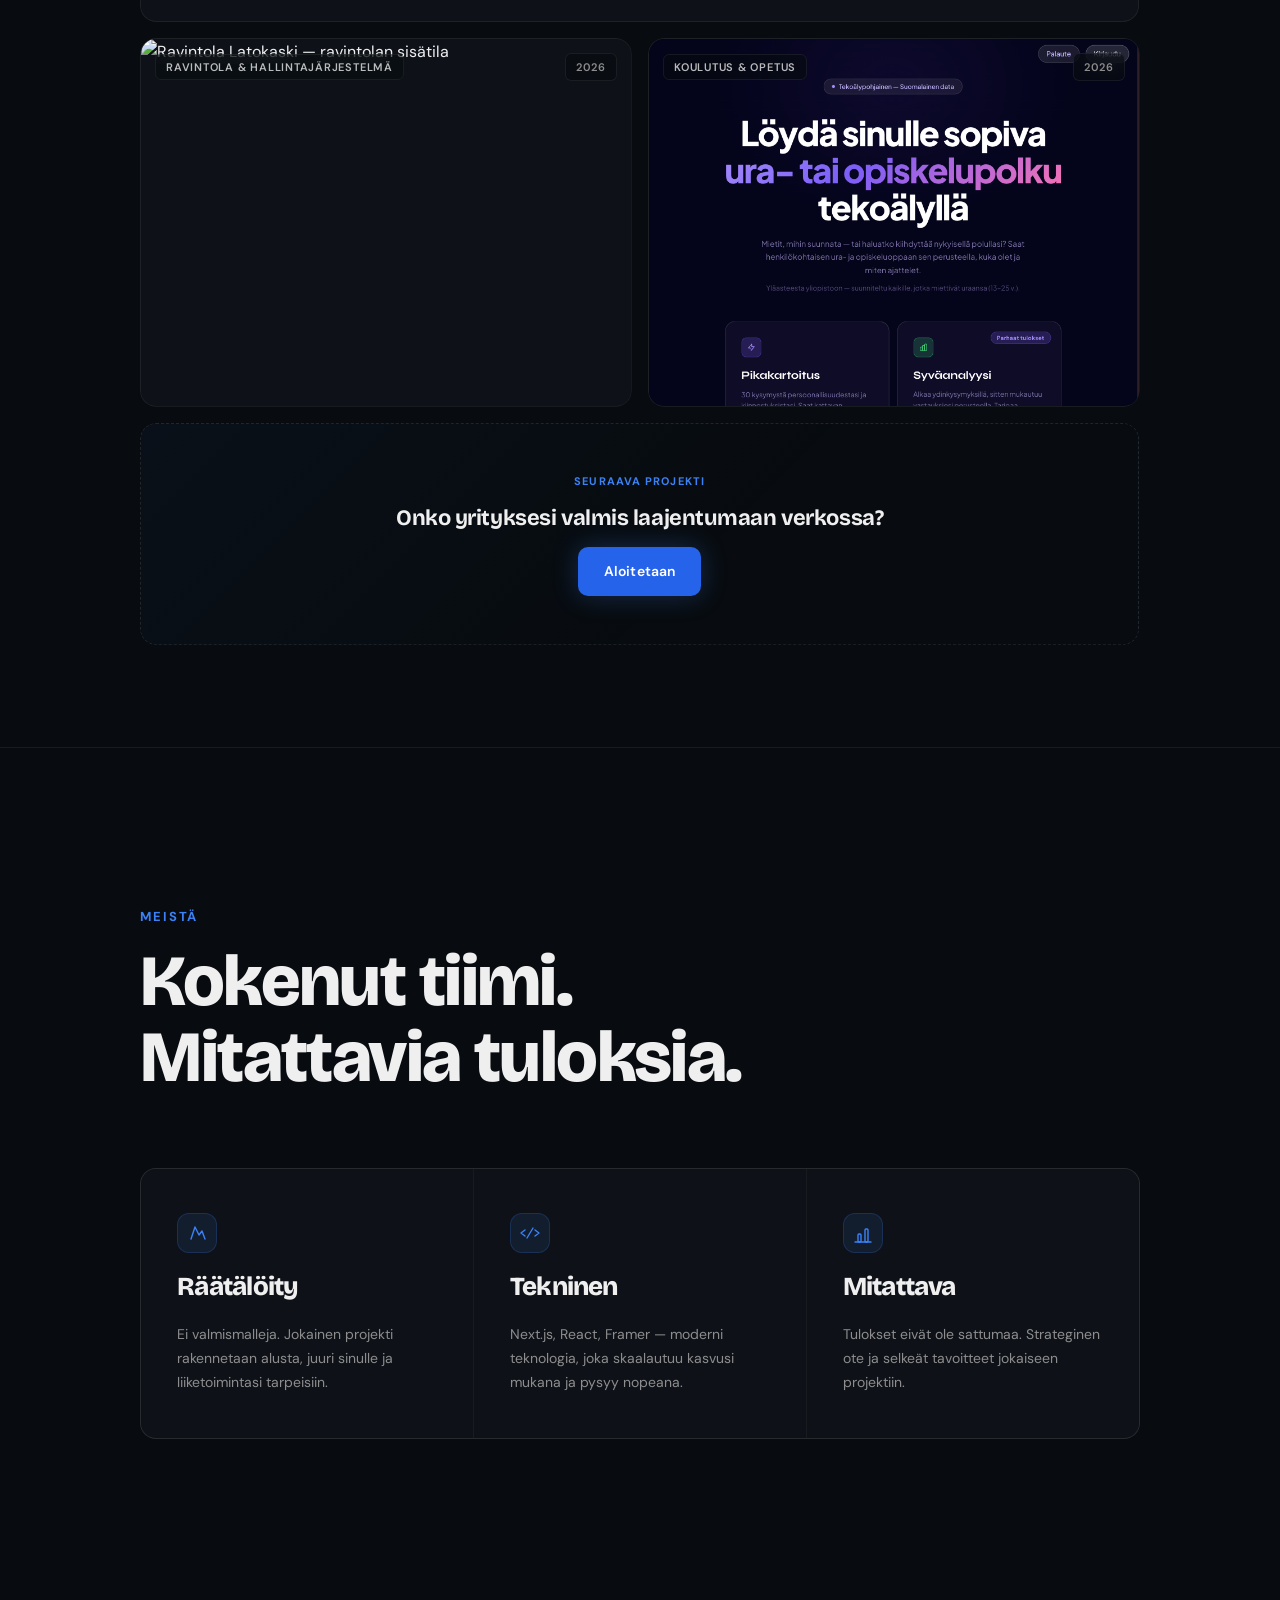
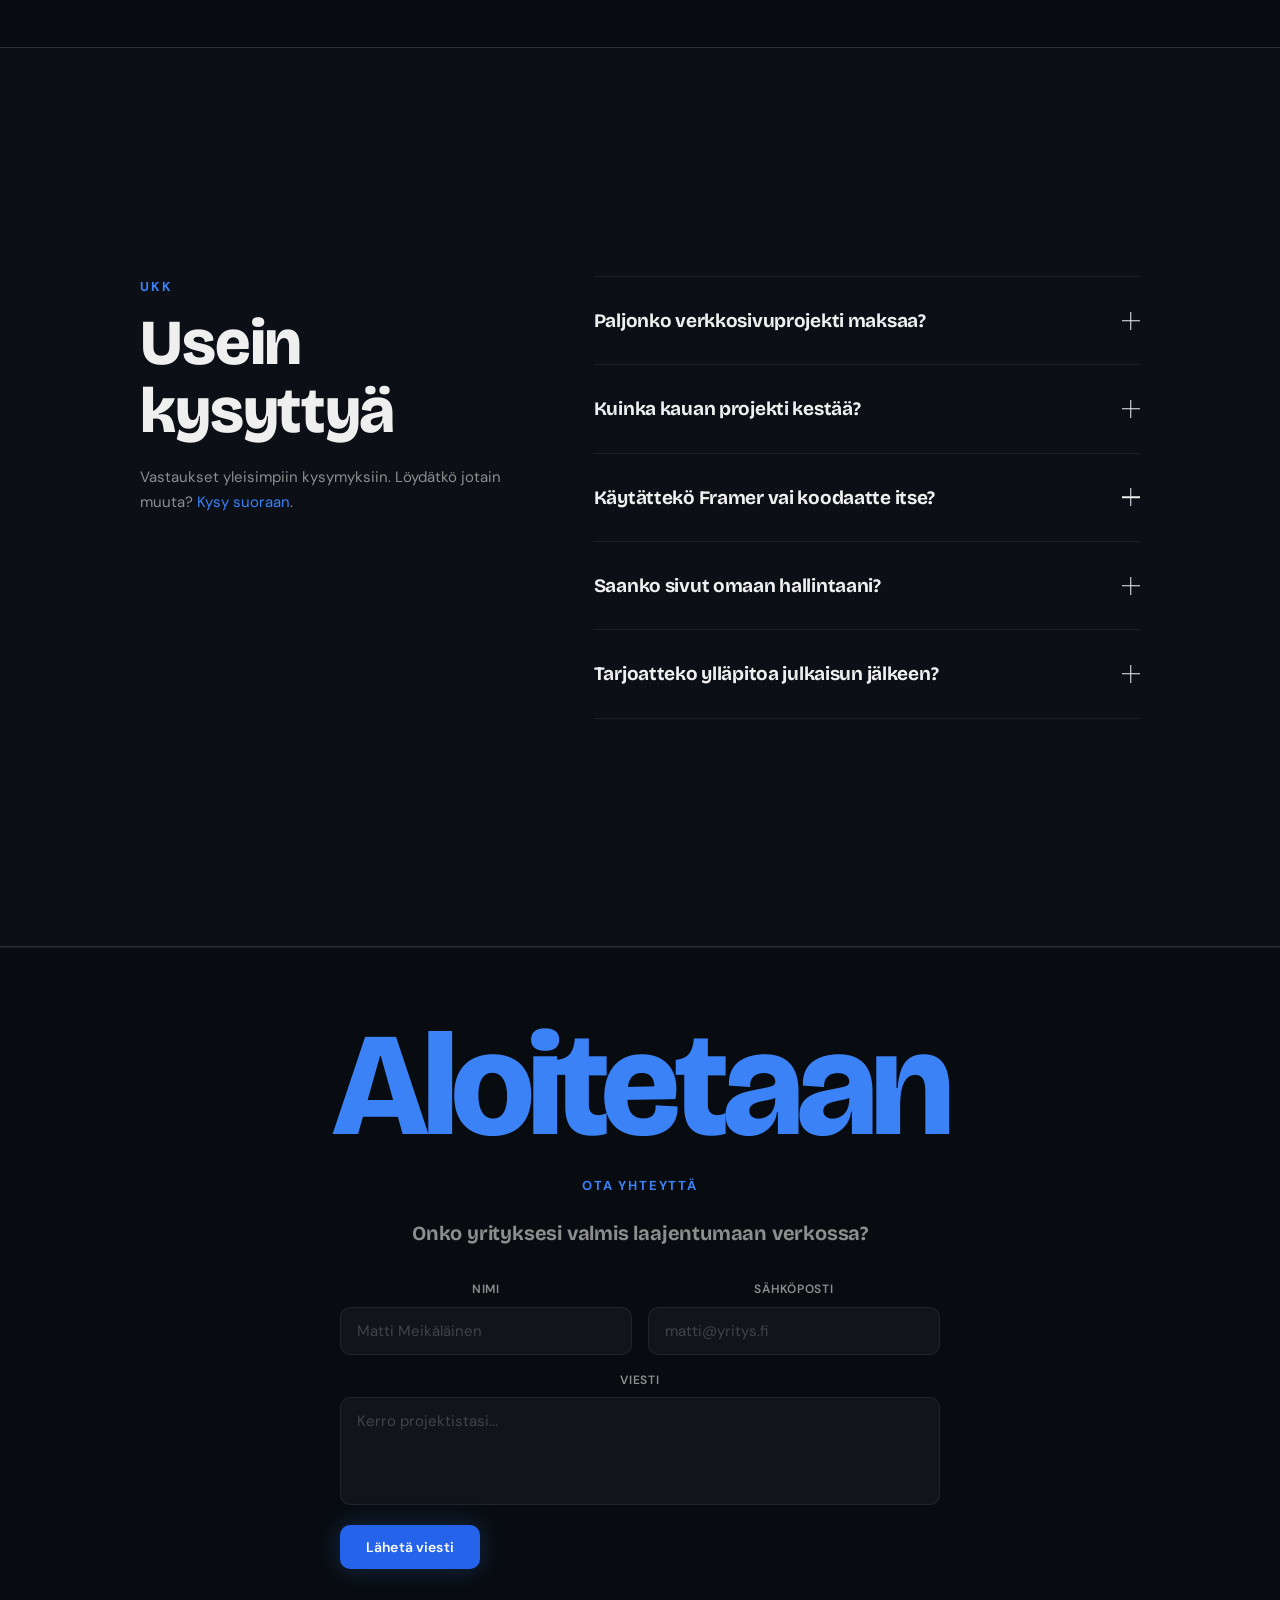
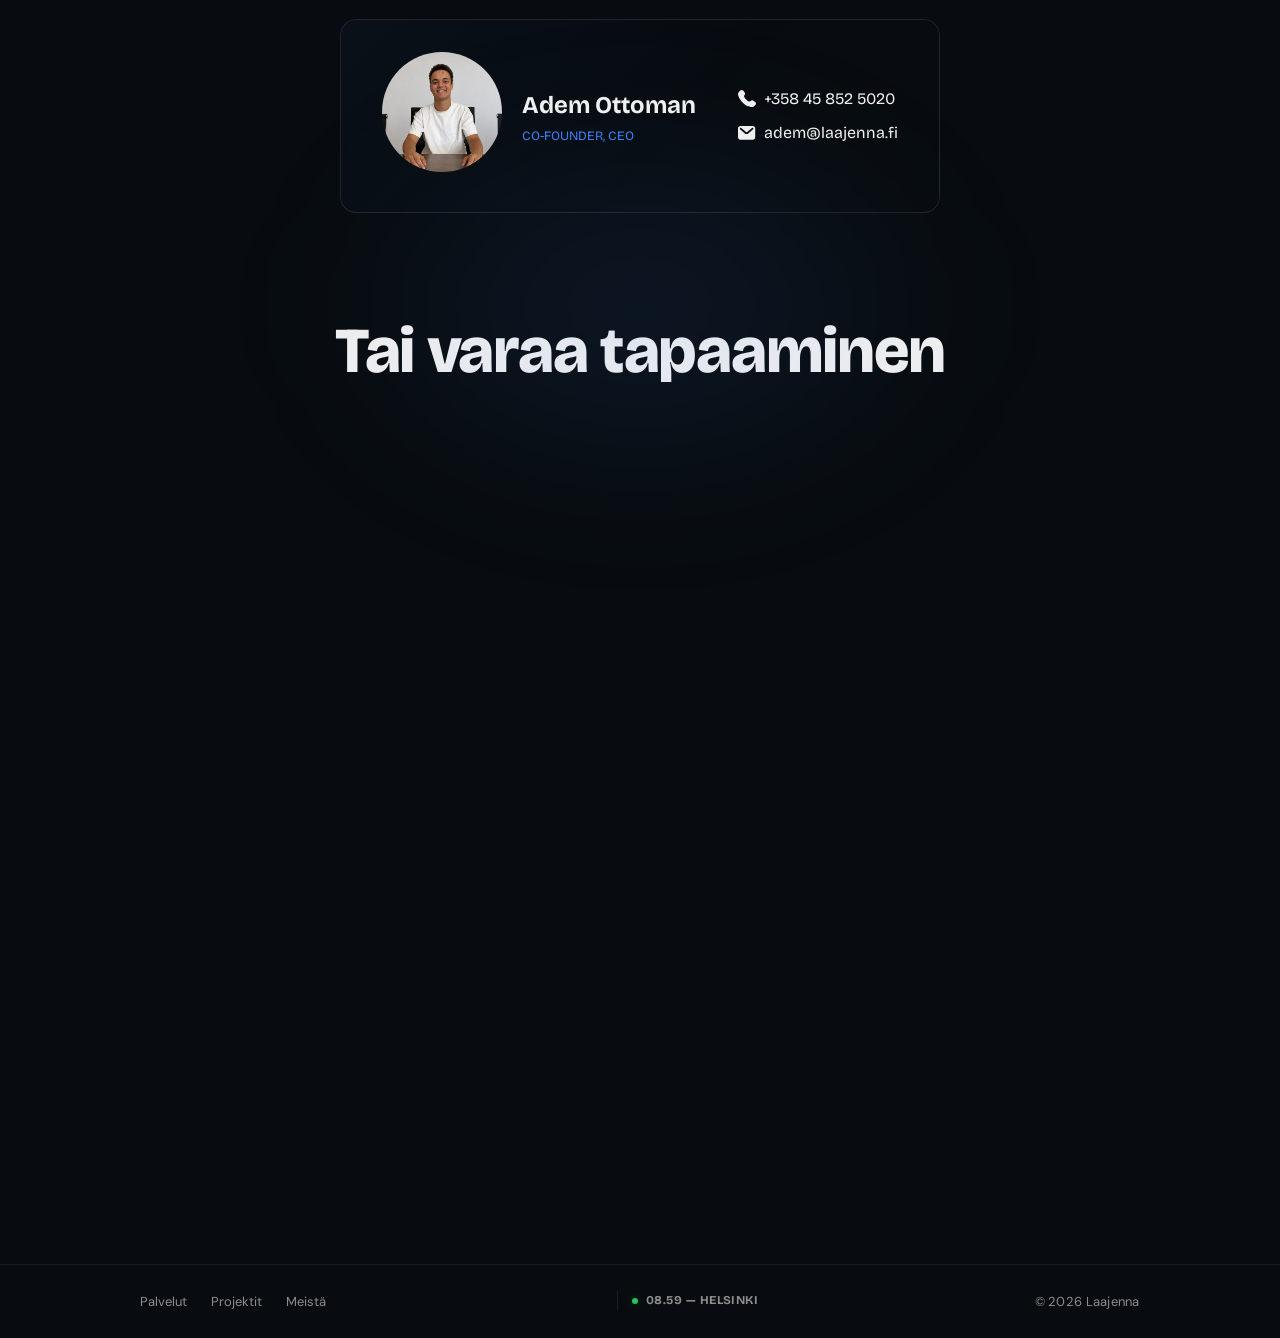
==== commit fce31888: "add Adem contact card" ====
--- a/index.html
+++ b/index.html
@@ -1097,7 +1097,35 @@
             </form>
           </div>
 
-          <div id="varaa-tapaaminen">
+          <!-- TODO: contact card -->
+          <div
+            class="portfolio-card portfolio-next reveal-up contact-card"
+            data-delay="3"
+          >
+            <div class="contact-card-profile-info">
+              <div class="contact-card-img">
+                <img src="/img/Adem.png" alt="Adem Ottoman" />
+              </div>
+              <div>
+                <h2>Adem Ottoman</h2>
+                <p class="contact-card-title">CO-FOUNDER, CEO</p>
+              </div>
+            </div>
+            <div class="contact-card-details">
+              <ul>
+                <li>
+                  <img src="/img/phone-icon.svg" alt="Puhelin" />
+                  <a href="tel:+358458525020">+358 45 852 5020</a>
+                </li>
+                <li>
+                  <img src="/img/mail-icon.svg" alt="Sähköposti" />
+                  <a href="mailto:adem@laajenna.fi">adem@laajenna.fi</a>
+                </li>
+              </ul>
+            </div>
+          </div>
+
+          <div>
             <br />
             <br />
 
@@ -1106,7 +1134,7 @@
             <div
               class="calendly-inline-widget"
               data-url="https://calendly.com/hei-laajenna/30min"
-              style="min-width: 320px; height: 100vh"
+              style="min-width: 320px; height: 700px"
             ></div>
             <script
               type="text/javascript"
--- a/styles.css
+++ b/styles.css
@@ -0,0 +1,2013 @@
+/* ================================================================
+   LAAJENNA — Premium Dark Agency Stylesheet  v2
+   Fonts: Bricolage Grotesque (headings) · DM Sans (body)
+   Aesthetic: cinematic editorial — Linear × basement.studio
+   ================================================================ */
+
+/* ── Design Tokens ─────────────────────────────────────────── */
+:root {
+  --bg: #080c10;
+  --bg-2: #0c1016;
+  --bg-card: #0e1218;
+  --accent: #3b82f6;
+  --accent-dim: rgba(59, 130, 246, 0.32);
+  --accent-glow: rgba(59, 130, 246, 0.15);
+  --green: #22c55e;
+  --green-dim: rgba(34, 197, 94, 0.25);
+  --green-glow: rgba(34, 197, 94, 0.1);
+  --text: #efefef;
+  --text-muted: #8d8d8d;
+  --text-dim: #2e2e2e;
+  --border: rgba(255, 255, 255, 0.065);
+  --border-hi: rgba(255, 255, 255, 0.13);
+  /* Bricolage Grotesque: editorial display, optical-size aware, highly legible at large scale */
+  --font-head: "Bricolage Grotesque", system-ui, sans-serif;
+  /* DM Sans: refined optical-size aware body */
+  --font-body: "DM Sans", system-ui, sans-serif;
+  --ease: cubic-bezier(0.16, 1, 0.3, 1);
+  --ease-bounce: cubic-bezier(0.34, 1.56, 0.64, 1);
+  --nav-h: 72px;
+}
+
+/* ── Skip link ─────────────────────────────────────────────── */
+.skip-link {
+  position: absolute;
+  top: -100%;
+  left: 16px;
+  padding: 10px 20px;
+  border-radius: 0 0 8px 8px;
+  background: var(--accent);
+  color: #fff;
+  font-size: 14px;
+  font-weight: 600;
+  letter-spacing: 0.01em;
+  z-index: 9999;
+  transition: top 0.15s;
+}
+.skip-link:focus {
+  top: 0;
+  outline: 2px solid #fff;
+  outline-offset: 2px;
+}
+
+/* ── Reset ─────────────────────────────────────────────────── */
+*,
+*::before,
+*::after {
+  box-sizing: border-box;
+  margin: 0;
+  padding: 0;
+}
+
+html {
+  scroll-behavior: smooth;
+  -webkit-font-smoothing: antialiased;
+  -moz-osx-font-smoothing: grayscale;
+  opacity: 0;
+  transition: opacity 0.5s ease;
+  overflow-x: hidden;
+}
+html.ready {
+  opacity: 1;
+}
+
+body {
+  background: var(--bg);
+  color: var(--text);
+  font-family: var(--font-body);
+  font-size: 16px;
+  line-height: 1.65;
+  overflow-x: hidden;
+}
+
+a {
+  color: inherit;
+  text-decoration: none;
+}
+em {
+  font-style: italic;
+}
+
+/* ── Container ─────────────────────────────────────────────── */
+.container {
+  width: 100%;
+  max-width: 1140px;
+  margin-inline: auto;
+  padding-inline: clamp(24px, 5.5vw, 80px);
+}
+
+/* ═══════════════════════════════════════════════════════════
+   NAVIGATION
+═══════════════════════════════════════════════════════════ */
+.nav {
+  position: fixed;
+  inset: 0 0 auto 0;
+  z-index: 100;
+  height: var(--nav-h);
+  display: flex;
+  align-items: center;
+  transition:
+    background 0.4s var(--ease),
+    backdrop-filter 0.4s;
+}
+.nav.scrolled {
+  background: rgba(8, 12, 16, 0.84);
+  backdrop-filter: blur(24px);
+  -webkit-backdrop-filter: blur(24px);
+  border-bottom: 1px solid var(--border);
+}
+.nav-inner {
+  width: 100%;
+  max-width: 1140px;
+  margin-inline: auto;
+  padding-inline: clamp(24px, 5.5vw, 80px);
+  display: flex;
+  align-items: center;
+  justify-content: space-between;
+}
+.nav-logo {
+  font-family: var(--font-head);
+  font-size: 18px;
+  font-weight: 800;
+  letter-spacing: -0.03em;
+  background: linear-gradient(
+    120deg,
+    var(--text) 50%,
+    rgba(240, 240, 240, 0.45)
+  );
+  -webkit-background-clip: text;
+  -webkit-text-fill-color: transparent;
+  background-clip: text;
+  opacity: 0;
+  animation: fadeSlideDown 0.55s var(--ease) 0.15s forwards;
+}
+.nav-links {
+  display: flex;
+  align-items: center;
+  gap: 32px;
+  opacity: 0;
+  animation: fadeSlideDown 0.55s var(--ease) 0.25s forwards;
+}
+.nav-links a {
+  font-size: 15px;
+  font-weight: 500;
+  color: var(--text-muted);
+  letter-spacing: 0.01em;
+  transition: color 0.2s;
+}
+.nav-links a:not(.nav-cta):hover {
+  color: var(--text);
+}
+.nav-cta {
+  padding: 9px 20px !important;
+  border: 1px solid var(--border-hi) !important;
+  border-radius: 8px !important;
+  font-size: 15px !important;
+  font-weight: 600 !important;
+  color: var(--text) !important;
+  transition:
+    background 0.2s,
+    border-color 0.2s !important;
+}
+.nav-cta:hover {
+  background: rgba(255, 255, 255, 0.055) !important;
+  border-color: rgba(255, 255, 255, 0.26) !important;
+}
+
+/* Hamburger — hidden on desktop */
+.nav-hamburger {
+  display: none;
+  flex-direction: column;
+  align-items: center;
+  justify-content: center;
+  gap: 5px;
+  width: 36px;
+  height: 36px;
+  background: none;
+  border: none;
+  cursor: pointer;
+  padding: 4px;
+  flex-shrink: 0;
+}
+.nav-hamburger span {
+  display: block;
+  width: 20px;
+  height: 1.5px;
+  background: var(--text);
+  border-radius: 2px;
+  transition:
+    transform 0.35s var(--ease),
+    opacity 0.25s;
+  transform-origin: center;
+}
+.nav.open .nav-hamburger span:first-child {
+  transform: translateY(3.25px) rotate(45deg);
+}
+.nav.open .nav-hamburger span:last-child {
+  transform: translateY(-3.25px) rotate(-45deg);
+}
+
+/* ═══════════════════════════════════════════════════════════
+   HERO
+═══════════════════════════════════════════════════════════ */
+.hero {
+  position: relative;
+  height: 100vh;
+  height: 100svh;
+  display: flex;
+  flex-direction: column;
+  justify-content: center;
+  padding-top: var(--nav-h);
+  overflow: hidden;
+}
+
+/* Subtle dot grid */
+.hero-grid-bg {
+  position: absolute;
+  inset: 0;
+  pointer-events: none;
+  background-image: radial-gradient(
+    circle,
+    rgba(255, 255, 255, 0.05) 1px,
+    transparent 1px
+  );
+  background-size: 42px 42px;
+  mask-image: radial-gradient(
+    ellipse 75% 75% at 50% 45%,
+    black 20%,
+    transparent 100%
+  );
+  -webkit-mask-image: radial-gradient(
+    ellipse 75% 75% at 50% 45%,
+    black 20%,
+    transparent 100%
+  );
+}
+
+/* Cursor-following glow */
+.hero-blob {
+  position: absolute;
+  width: 640px;
+  height: 640px;
+  border-radius: 50%;
+  background: radial-gradient(circle, var(--accent-dim) 0%, transparent 68%);
+  pointer-events: none;
+  left: 50%;
+  top: 50%;
+  will-change: transform;
+  filter: blur(52px);
+  opacity: 0.5;
+}
+
+/* Film grain texture */
+.hero-noise {
+  position: absolute;
+  inset: 0;
+  pointer-events: none;
+  opacity: 0.03;
+  background-image: url("data:image/svg+xml,%3Csvg xmlns='http://www.w3.org/2000/svg' width='320' height='320'%3E%3Cfilter id='n'%3E%3CfeTurbulence type='fractalNoise' baseFrequency='.72' numOctaves='4' stitchTiles='stitch'/%3E%3C/filter%3E%3Crect width='320' height='320' filter='url(%23n)'/%3E%3C/svg%3E");
+  background-size: 220px;
+}
+
+/* Giant decorative wordmark — outlined, faint */
+.hero-wordmark {
+  position: absolute;
+  bottom: 0.04em;
+  left: 50%;
+  transform: translateX(-50%);
+  font-family: var(--font-head);
+  font-size: clamp(100px, 20vw, 300px);
+  font-weight: 800;
+  letter-spacing: -0.06em;
+  white-space: nowrap;
+  line-height: 1;
+  color: transparent;
+  -webkit-text-stroke: 1px rgba(255, 255, 255, 0.038);
+  pointer-events: none;
+  user-select: none;
+  z-index: 0;
+}
+
+.hero-inner {
+  position: relative;
+  z-index: 2;
+  max-width: 1140px;
+  margin-inline: auto;
+  padding-inline: clamp(24px, 3.5vw, 56px);
+  padding-block: clamp(24px, 4vw, 56px);
+}
+
+/* Availability badge */
+.availability-badge {
+  display: inline-flex;
+  align-items: center;
+  gap: 9px;
+  padding: 8px 16px;
+  border: 1px solid rgba(34, 197, 94, 0.2);
+  border-radius: 100px;
+  font-size: 12px;
+  font-weight: 500;
+  letter-spacing: 0.01em;
+  color: var(--green);
+  background: var(--green-glow);
+  margin-bottom: 20px;
+  opacity: 0;
+  animation: fadeSlideUp 0.6s var(--ease) 0.45s forwards;
+}
+.pulse-dot {
+  width: 7px;
+  height: 7px;
+  background: var(--green);
+  border-radius: 50%;
+  flex-shrink: 0;
+  box-shadow: 0 0 0 0 var(--green-dim);
+  animation: pulseDot 2.4s ease-in-out infinite;
+}
+@keyframes pulseDot {
+  0%,
+  100% {
+    box-shadow: 0 0 0 0 var(--green-dim);
+  }
+  50% {
+    box-shadow: 0 0 0 9px transparent;
+  }
+}
+
+/* Hero headline — Bricolage Grotesque 800, word reveal */
+.hero-headline {
+  font-family: var(--font-head);
+  font-size: clamp(38px, 7vw, 108px);
+  font-weight: 800;
+  line-height: 1.1;
+  letter-spacing: -0.03em;
+  color: var(--text);
+  margin-bottom: 20px;
+}
+.word-wrap {
+  display: block;
+  overflow: hidden;
+  padding-bottom: 0.08em;
+}
+.word {
+  display: block;
+  white-space: nowrap;
+  transform: translateY(112%) rotate(3deg);
+  opacity: 0;
+  transition:
+    transform 0.9s var(--ease),
+    opacity 0.9s var(--ease);
+}
+.hero-headline.revealed .word {
+  transform: translateY(0) rotate(0);
+  opacity: 1;
+}
+.hero-headline.revealed .word-wrap:nth-child(1) .word {
+  transition-delay: 0.04s;
+}
+.hero-headline.revealed .word-wrap:nth-child(2) .word {
+  transition-delay: 0.16s;
+}
+.hero-headline.revealed .word-wrap:nth-child(3) .word {
+  transition-delay: 0.28s;
+}
+
+/* Accent gradient on last line */
+.accent-word {
+  background: linear-gradient(
+    90deg,
+    var(--text) 0%,
+    rgba(59, 130, 246, 0.85) 100%
+  );
+  -webkit-background-clip: text;
+  -webkit-text-fill-color: transparent;
+  background-clip: text;
+}
+
+.hero-sub {
+  font-size: clamp(15px, 1.4vw, 18px);
+  color: var(--text-muted);
+  line-height: 1.75;
+  max-width: 62ch;
+  margin-bottom: 28px;
+  opacity: 0;
+  animation: fadeSlideUp 0.75s var(--ease) 1.1s forwards;
+}
+.br-desk {
+  display: block;
+}
+
+.hero-actions {
+  display: flex;
+  align-items: center;
+  gap: 14px;
+  flex-wrap: wrap;
+  opacity: 0;
+  animation: fadeSlideUp 0.75s var(--ease) 1.28s forwards;
+}
+
+/* Buttons */
+.btn {
+  display: inline-flex;
+  align-items: center;
+  gap: 8px;
+  padding: 13px 26px;
+  border-radius: 10px;
+  font-family: var(--font-body);
+  font-size: 14px;
+  font-weight: 600;
+  letter-spacing: 0.01em;
+  border: none;
+  transition:
+    transform 0.28s var(--ease),
+    box-shadow 0.28s var(--ease),
+    background 0.2s,
+    border-color 0.2s,
+    color 0.2s;
+
+  cursor: pointer;
+}
+.btn-primary {
+  background: #2563eb;
+  color: #fff;
+  box-shadow: 0 0 26px rgba(59, 130, 246, 0.26);
+}
+.btn-primary:hover {
+  background: var(--accent);
+  box-shadow: 0 0 50px rgba(59, 130, 246, 0.46);
+  transform: translateY(-2px);
+}
+.btn-ghost {
+  border: 1px solid var(--border-hi);
+  color: var(--text-muted);
+}
+.btn-ghost:hover {
+  border-color: rgba(255, 255, 255, 0.26);
+  color: var(--text);
+  transform: translateY(-2px);
+}
+
+/* Scroll indicator */
+.scroll-indicator {
+  position: absolute;
+  bottom: 40px;
+  left: clamp(24px, 5.5vw, 88px);
+  z-index: 2;
+  display: flex;
+  flex-direction: column;
+  align-items: center;
+  gap: 13px;
+  opacity: 0;
+  animation: fadeIn 0.8s var(--ease) 1.9s forwards;
+}
+.scroll-indicator span {
+  font-size: 13px;
+  font-weight: 600;
+  letter-spacing: 0.18em;
+  text-transform: uppercase;
+  color: rgba(255, 255, 255, 0.7);
+  writing-mode: vertical-rl;
+}
+.scroll-line {
+  width: 2px;
+  height: 0;
+  background: linear-gradient(to bottom, rgba(255, 255, 255, 0.6), transparent);
+  animation: growLine 1.4s var(--ease) 2.1s forwards;
+}
+@keyframes growLine {
+  to {
+    height: 60px;
+  }
+}
+
+/* ═══════════════════════════════════════════════════════════
+   MARQUEE
+═══════════════════════════════════════════════════════════ */
+.marquee-section {
+  padding-block: 24px;
+  border-top: 1px solid var(--border);
+  border-bottom: 1px solid var(--border);
+  overflow: hidden;
+  mask-image: linear-gradient(
+    to right,
+    transparent,
+    black 12%,
+    black 88%,
+    transparent
+  );
+  -webkit-mask-image: linear-gradient(
+    to right,
+    transparent,
+    black 12%,
+    black 88%,
+    transparent
+  );
+}
+.marquee-inner {
+  display: flex;
+  align-items: center;
+  width: max-content;
+  will-change: transform;
+}
+.marquee-inner span {
+  font-family: var(--font-head);
+  font-size: 12px;
+  font-weight: 700;
+  letter-spacing: 0.1em;
+  text-transform: uppercase;
+  color: var(--text-muted);
+  padding-inline: 16px;
+  white-space: nowrap;
+}
+.marquee-inner .dot {
+  color: var(--accent);
+  font-size: 14px;
+  padding-inline: 2px;
+}
+
+/* ═══════════════════════════════════════════════════════════
+   STATS
+═══════════════════════════════════════════════════════════ */
+.stats-section {
+  padding-block: clamp(60px, 8vw, 100px);
+}
+
+.stats-grid {
+  display: grid;
+  grid-template-columns: repeat(3, 1fr);
+  border: 1px solid var(--border);
+  border-radius: 18px;
+  overflow: hidden;
+}
+.stat-item {
+  padding: clamp(36px, 5vw, 64px) clamp(28px, 3.5vw, 48px);
+  background: var(--bg-card);
+  position: relative;
+}
+.stat-item::after {
+  content: "";
+  position: absolute;
+  inset: 0;
+  background: radial-gradient(
+    ellipse at 15% 15%,
+    rgba(59, 130, 246, 0.05) 0%,
+    transparent 55%
+  );
+  pointer-events: none;
+}
+.stat-item + .stat-item {
+  border-left: 1px solid var(--border);
+}
+
+.stat-num-row {
+  display: flex;
+  align-items: flex-start;
+  line-height: 1;
+  margin-bottom: 10px;
+}
+.stat-number {
+  font-family: var(--font-head);
+  font-size: clamp(52px, 6.5vw, 82px);
+  font-weight: 800;
+  letter-spacing: -0.055em;
+  line-height: 1;
+  color: var(--text);
+}
+.stat-suffix {
+  font-family: var(--font-head);
+  font-size: clamp(28px, 3.5vw, 48px);
+  font-weight: 700;
+  color: var(--accent);
+  margin-top: 9px;
+  margin-left: 2px;
+}
+.stat-label {
+  font-size: 13px;
+  color: var(--text-muted);
+  font-weight: 400;
+  line-height: 1.4;
+}
+
+/* ═══════════════════════════════════════════════════════════
+   SECTION SHARED LABELS
+═══════════════════════════════════════════════════════════ */
+.section-label {
+  display: flex;
+  align-items: center;
+  gap: 12px;
+  margin-bottom: 12px;
+}
+.section-tag {
+  font-size: 13px;
+  font-weight: 700;
+  letter-spacing: 0.14em;
+  text-transform: uppercase;
+  color: var(--accent);
+}
+.section-title {
+  font-family: var(--font-head);
+  font-size: clamp(36px, 5.2vw, 64px);
+  font-weight: 800;
+  letter-spacing: -0.02em;
+  line-height: 1.06;
+  color: var(--text);
+  margin-bottom: 52px;
+}
+.section-header {
+  max-width: 580px;
+}
+
+.book-time-title {
+  margin-top: 50px;
+  margin-bottom: 0px;
+}
+
+.Yirv_lcEoJvq0f_H9E0w.NLDHOZbATrV0sB7lot85 {
+  all: unset !important;
+}
+
+.Yirv_lcEoJvq0f_H9E0w.XUKnHm8j4G7Hgt84mtar {
+  margin: 0px !important;
+}
+
+/* ═══════════════════════════════════════════════════════════
+   SERVICES — editorial numbered list
+═══════════════════════════════════════════════════════════ */
+.services-section {
+  padding-block: clamp(64px, 8vw, 120px);
+  border-top: 1px solid var(--border);
+}
+
+.services-list {
+  border-top: 1px solid var(--border);
+}
+
+.service-row {
+  display: grid;
+  grid-template-columns: clamp(64px, 7vw, 88px) 1fr;
+  align-items: start;
+  gap: clamp(20px, 3vw, 44px);
+  padding-block: clamp(26px, 3vw, 40px);
+  border-bottom: 1px solid var(--border);
+  position: relative;
+  overflow: hidden;
+  cursor: default;
+  transition: background 0.3s;
+}
+
+.service-row::before {
+  content: "";
+  position: absolute;
+  inset: 0;
+  background: linear-gradient(
+    90deg,
+    rgba(59, 130, 246, 0.04) 0%,
+    transparent 60%
+  );
+  transform: translateX(-100%);
+  transition: transform 0.5s var(--ease);
+  pointer-events: none;
+}
+.service-row:hover {
+  background: rgba(255, 255, 255, 0.018);
+}
+.service-row:hover::before {
+  transform: translateX(0);
+}
+
+.svc-num {
+  font-family: var(--font-head);
+  font-size: clamp(28px, 3.2vw, 40px);
+  font-weight: 800;
+  color: rgba(255, 255, 255, 0.25);
+  letter-spacing: -0.02em;
+  line-height: 1;
+  padding-top: 4px;
+  transition: color 0.25s;
+}
+.service-row:hover .svc-num {
+  color: var(--accent);
+}
+
+.svc-name {
+  display: flex;
+  flex-direction: column;
+  gap: 9px;
+  padding-right: clamp(0px, 8vw, 80px);
+}
+.svc-name h3 {
+  font-family: var(--font-head);
+  font-size: clamp(22px, 2.8vw, 38px);
+  font-weight: 800;
+  letter-spacing: -0.04em;
+  color: var(--text);
+  line-height: 1.1;
+  transition: transform 0.4s var(--ease);
+}
+.service-row:hover .svc-name h3 {
+  transform: translateX(5px);
+}
+
+.svc-desc {
+  font-size: 14px;
+  color: var(--text-muted);
+  line-height: 1.65;
+  max-width: 62ch;
+}
+
+/* ═══════════════════════════════════════════════════════════
+   PORTFOLIO
+═══════════════════════════════════════════════════════════ */
+.portfolio-section {
+  padding-block: clamp(64px, 8vw, 120px);
+  border-top: 1px solid var(--border);
+}
+
+.portfolio-grid {
+  display: grid;
+  grid-template-columns: 1fr 1fr;
+  gap: 16px;
+}
+.portfolio-card {
+  position: relative;
+  border-radius: 16px;
+  overflow: hidden;
+  background: var(--bg-card);
+  border: 1px solid var(--border);
+  aspect-ratio: 4 / 3;
+  will-change: transform;
+  clip-path: inset(0 round 16px);
+}
+.portfolio-large {
+  grid-column: 1 / -1;
+  aspect-ratio: 16 / 7;
+}
+
+.portfolio-img {
+  position: absolute;
+  inset: 0;
+  transition: transform 0.65s var(--ease);
+}
+.portfolio-img img {
+  width: 100%;
+  height: 100%;
+  object-fit: cover;
+  object-position: center top;
+  display: block;
+}
+@media (hover: hover) {
+  .portfolio-card:hover .portfolio-img {
+    transform: scale(1.04);
+  }
+}
+
+/* Category label top-left */
+.portfolio-label-top {
+  position: absolute;
+  top: 14px;
+  left: 14px;
+  z-index: 2;
+}
+.portfolio-cat {
+  font-size: 11px;
+  font-weight: 600;
+  letter-spacing: 0.07em;
+  text-transform: uppercase;
+  color: rgba(255, 255, 255, 0.72);
+  background: rgba(8, 12, 16, 0.6);
+  backdrop-filter: blur(8px);
+  padding: 5px 10px;
+  border-radius: 6px;
+  border: 1px solid var(--border);
+}
+
+/* Hover overlay */
+.portfolio-overlay {
+  position: absolute;
+  inset: 0;
+  background: linear-gradient(
+    to top,
+    rgba(8, 12, 16, 0.96) 0%,
+    rgba(8, 12, 16, 0.3) 55%,
+    transparent 100%
+  );
+  display: flex;
+  align-items: flex-end;
+  padding: clamp(20px, 3vw, 36px);
+  opacity: 0;
+  transition: opacity 0.42s var(--ease);
+}
+@media (hover: hover) {
+  .portfolio-card:hover .portfolio-overlay {
+    opacity: 1;
+  }
+}
+
+.portfolio-info {
+  transform: translateY(14px);
+  transition: transform 0.42s var(--ease);
+}
+@media (hover: hover) {
+  .portfolio-card:hover .portfolio-info {
+    transform: translateY(0);
+  }
+}
+
+.portfolio-info h3 {
+  font-family: var(--font-head);
+  font-size: clamp(18px, 2.2vw, 26px);
+  font-weight: 800;
+  letter-spacing: -0.03em;
+  color: var(--text);
+  margin-bottom: 5px;
+}
+.portfolio-info p {
+  font-size: 13px;
+  color: var(--text);
+  margin-bottom: 13px;
+}
+.portfolio-link {
+  font-size: 12px;
+  font-weight: 600;
+  color: var(--accent);
+  letter-spacing: 0.04em;
+  text-decoration: none;
+  transition: opacity 0.2s;
+}
+.portfolio-link:hover {
+  opacity: 0.75;
+}
+
+.portfolio-year-badge {
+  position: absolute;
+  top: 14px;
+  right: 14px;
+  font-size: 11px;
+  font-weight: 600;
+  letter-spacing: 0.06em;
+  color: var(--text-muted);
+  background: rgba(8, 12, 16, 0.65);
+  backdrop-filter: blur(10px);
+  padding: 4px 10px;
+  border-radius: 6px;
+  border: 1px solid var(--border);
+}
+
+/* "Seuraava projekti" card — full-width banner */
+.portfolio-next {
+  display: flex;
+  align-items: center;
+  justify-content: center;
+  border: 1px dashed rgba(255, 255, 255, 0.1);
+  background: linear-gradient(
+    135deg,
+    rgba(59, 130, 246, 0.04) 0%,
+    transparent 60%
+  );
+  transition:
+    border-color 0.3s,
+    background 0.3s;
+  grid-column: 1 / -1;
+  aspect-ratio: unset;
+  min-height: 180px;
+}
+.portfolio-next:hover {
+  border-color: rgba(59, 130, 246, 0.25);
+  background: linear-gradient(
+    135deg,
+    rgba(59, 130, 246, 0.07) 0%,
+    transparent 60%
+  );
+}
+.portfolio-next-inner {
+  text-align: center;
+  padding: clamp(28px, 4vw, 48px);
+  display: flex;
+  flex-direction: column;
+  align-items: center;
+  gap: 14px;
+}
+.next-label {
+  font-size: 11px;
+  font-weight: 700;
+  letter-spacing: 0.1em;
+  text-transform: uppercase;
+  color: var(--accent);
+}
+.next-text {
+  font-family: var(--font-head);
+  font-size: clamp(16px, 2vw, 22px);
+  font-weight: 700;
+  letter-spacing: -0.02em;
+  color: var(--text);
+  line-height: 1.3;
+}
+.next-cta {
+  font-size: 14px;
+  font-weight: 600;
+  color: var(--text-muted);
+  border: 1px solid var(--border-hi);
+  padding: 10px 22px;
+  border-radius: 8px;
+  transition:
+    color 0.2s,
+    border-color 0.2s,
+    background 0.2s;
+  margin-top: 4px;
+}
+.next-cta:hover {
+  color: var(--text);
+  border-color: rgba(255, 255, 255, 0.25);
+  background: rgba(255, 255, 255, 0.04);
+}
+
+/* ═══════════════════════════════════════════════════════════
+   ABOUT — editorial 3-column
+═══════════════════════════════════════════════════════════ */
+.about-section {
+  padding-block: clamp(64px, 8vw, 120px);
+  border-top: 1px solid var(--border);
+}
+.about-header {
+  max-width: 680px;
+  margin-bottom: clamp(44px, 6vw, 72px);
+}
+.about-headline {
+  font-family: var(--font-head);
+  font-size: clamp(40px, 5.8vw, 72px);
+  font-weight: 800;
+  letter-spacing: -0.022em;
+  line-height: 1.06;
+  color: var(--text);
+  margin-top: 16px;
+}
+.about-cols {
+  display: grid;
+  grid-template-columns: repeat(3, 1fr);
+  gap: 1px;
+  background: var(--border);
+  border: 1px solid var(--border);
+  border-radius: 16px;
+  overflow: hidden;
+  margin-bottom: clamp(32px, 4vw, 52px);
+}
+.about-col {
+  padding: clamp(28px, 3.5vw, 44px) clamp(22px, 2.8vw, 36px);
+  background: var(--bg-card);
+  display: flex;
+  flex-direction: column;
+  gap: 13px;
+}
+.about-col h3 {
+  font-family: var(--font-head);
+  font-size: clamp(19px, 2.1vw, 26px);
+  font-weight: 800;
+  letter-spacing: -0.03em;
+  color: var(--text);
+}
+.about-col p {
+  font-size: 14px;
+  color: var(--text-muted);
+  line-height: 1.72;
+  max-width: 30ch;
+}
+.about-footer {
+  display: flex;
+  align-items: center;
+  justify-content: space-between;
+  flex-wrap: wrap;
+  gap: 16px;
+  padding-top: clamp(22px, 3vw, 40px);
+  border-top: 1px solid var(--border);
+}
+.about-sig {
+  font-family: var(--font-head);
+  font-size: 14px;
+  font-weight: 700;
+  letter-spacing: 0.01em;
+  color: var(--text-muted);
+  font-style: italic;
+}
+.about-pills {
+  display: flex;
+  flex-wrap: wrap;
+  gap: 10px;
+}
+.about-pill {
+  padding: 8px 16px;
+  border: 1px solid var(--border-hi);
+  border-radius: 100px;
+  font-size: 13px;
+  font-weight: 500;
+  color: var(--text-muted);
+  transition:
+    border-color 0.2s,
+    color 0.2s;
+}
+.about-pill:hover {
+  border-color: var(--accent-dim);
+  color: var(--text);
+}
+
+/* ── Section header centred variant ────────────────────── */
+.section-header.centered {
+  text-align: center;
+  max-width: 100%;
+}
+.section-header.centered .section-label {
+  justify-content: center;
+}
+
+/* ── Service row icons ──────────────────────────────────── */
+.svc-icon {
+  position: absolute;
+  top: 50%;
+  right: clamp(20px, 4vw, 56px);
+  transform: translateY(-50%);
+  width: 44px;
+  height: 44px;
+  border-radius: 12px;
+  background: rgba(59, 130, 246, 0.07);
+  border: 1px solid rgba(59, 130, 246, 0.14);
+  display: flex;
+  align-items: center;
+  justify-content: center;
+  color: var(--accent);
+  opacity: 0.45;
+  pointer-events: none;
+  flex-shrink: 0;
+  transition:
+    opacity 0.3s var(--ease),
+    background 0.3s var(--ease);
+}
+.service-row:hover .svc-icon {
+  opacity: 1;
+  background: rgba(59, 130, 246, 0.15);
+}
+.svc-icon svg {
+  width: 20px;
+  height: 20px;
+}
+
+/* ── Service technology tags ────────────────────────────── */
+.svc-tags {
+  display: flex;
+  flex-wrap: wrap;
+  gap: 6px;
+  margin-top: 6px;
+}
+.svc-tags span {
+  font-size: 10px;
+  font-weight: 600;
+  letter-spacing: 0.07em;
+  text-transform: uppercase;
+  color: var(--text-muted);
+  background: rgba(255, 255, 255, 0.04);
+  border: 1px solid var(--border);
+  padding: 3px 9px;
+  border-radius: 4px;
+}
+
+/* ── About column icon container ────────────────────────── */
+.about-col-num {
+  width: 40px;
+  height: 40px;
+  border-radius: 12px;
+  background: rgba(59, 130, 246, 0.1);
+  border: 1px solid rgba(59, 130, 246, 0.2);
+  display: flex;
+  align-items: center;
+  justify-content: center;
+  color: var(--accent);
+  flex-shrink: 0;
+}
+.about-col-num svg {
+  width: 20px;
+  height: 20px;
+}
+
+/* ═══════════════════════════════════════════════════════════
+   CTA
+═══════════════════════════════════════════════════════════ */
+.cta-section {
+  padding-top: clamp(48px, 5vw, 72px);
+  padding-bottom: clamp(88px, 14vw, 180px);
+  text-align: center;
+  position: relative;
+  overflow: hidden;
+  border-top: 1px solid var(--border);
+}
+.cta-glow {
+  position: absolute;
+  top: 50%;
+  left: 50%;
+  transform: translate(-50%, -50%);
+  width: 700px;
+  height: 420px;
+  background: radial-gradient(
+    ellipse,
+    rgba(59, 130, 246, 0.11) 0%,
+    transparent 70%
+  );
+  filter: blur(72px);
+  pointer-events: none;
+}
+.cta-inner {
+  position: relative;
+  z-index: 2;
+  display: flex;
+  flex-direction: column;
+  align-items: center;
+}
+
+.cta-question {
+  font-family: var(--font-head);
+  font-size: clamp(14px, 1.8vw, 20px);
+  font-weight: 700;
+  letter-spacing: -0.01em;
+  color: var(--text-muted);
+  margin-bottom: 6px;
+  max-width: 50ch;
+  margin-inline: auto;
+}
+
+.cta-headline {
+  font-family: var(--font-head);
+  font-size: clamp(58px, 11.5vw, 152px);
+  font-weight: 800;
+  letter-spacing: -0.04em;
+  line-height: 1;
+  color: var(--accent);
+  margin-block: 0 16px;
+  cursor: pointer;
+}
+
+.cta-sub {
+  font-size: 14px;
+  color: var(--text-muted);
+  letter-spacing: 0.04em;
+}
+.cta-label {
+  justify-content: center;
+  margin-bottom: 20px;
+}
+
+/* ═══════════════════════════════════════════════════════════
+   FOOTER
+═══════════════════════════════════════════════════════════ */
+.footer {
+  padding-block: 26px;
+  border-top: 1px solid var(--border);
+}
+.footer-inner {
+  display: flex;
+  align-items: center;
+  justify-content: space-between;
+  gap: 20px;
+  flex-wrap: wrap;
+}
+.footer-links {
+  display: flex;
+  gap: 24px;
+}
+.footer-links a {
+  font-size: 13px;
+  color: var(--text-muted);
+  transition: color 0.2s;
+}
+.footer-links a:hover {
+  color: var(--text);
+}
+.footer-copy {
+  font-size: 13px;
+  color: var(--text-muted);
+  letter-spacing: 0.02em;
+}
+.footer-social {
+  display: flex;
+  gap: 16px;
+  align-items: center;
+}
+.footer-social a {
+  width: 17px;
+  height: 17px;
+  color: var(--text-muted);
+  display: flex;
+  align-items: center;
+  transition: color 0.2s;
+}
+.footer-social a:hover {
+  color: var(--text);
+}
+.footer-social svg {
+  width: 100%;
+  height: 100%;
+}
+
+/* ═══════════════════════════════════════════════════════════
+   SCROLL REVEAL
+═══════════════════════════════════════════════════════════ */
+.reveal-up {
+  opacity: 0;
+  transform: translateY(22px);
+  transition:
+    opacity 0.5s var(--ease),
+    transform 0.5s var(--ease);
+}
+.reveal-up.visible {
+  opacity: 1;
+  transform: translateY(0);
+}
+
+.reveal-up[data-delay="0"] {
+  transition-delay: 0s;
+}
+.reveal-up[data-delay="1"] {
+  transition-delay: 0.06s;
+}
+.reveal-up[data-delay="2"] {
+  transition-delay: 0.12s;
+}
+.reveal-up[data-delay="3"] {
+  transition-delay: 0.18s;
+}
+.reveal-up[data-delay="4"] {
+  transition-delay: 0.24s;
+}
+
+/* ═══════════════════════════════════════════════════════════
+   KEYFRAMES
+═══════════════════════════════════════════════════════════ */
+@keyframes fadeSlideDown {
+  from {
+    opacity: 0;
+    transform: translateY(-12px);
+  }
+  to {
+    opacity: 1;
+    transform: translateY(0);
+  }
+}
+@keyframes fadeSlideUp {
+  from {
+    opacity: 0;
+    transform: translateY(18px);
+  }
+  to {
+    opacity: 1;
+    transform: translateY(0);
+  }
+}
+@keyframes fadeIn {
+  from {
+    opacity: 0;
+  }
+  to {
+    opacity: 1;
+  }
+}
+
+/* ═══════════════════════════════════════════════════════════
+   SCROLL PROGRESS
+═══════════════════════════════════════════════════════════ */
+.scroll-progress {
+  position: fixed;
+  top: 0;
+  left: 0;
+  height: 2px;
+  width: 0%;
+  background: linear-gradient(90deg, var(--accent), rgba(99, 102, 241, 0.9));
+  z-index: 200;
+  transition: opacity 0.3s var(--ease);
+  opacity: 0;
+  pointer-events: none;
+}
+.scroll-progress.active {
+  opacity: 1;
+}
+
+/* ═══════════════════════════════════════════════════════════
+   FAQ
+═══════════════════════════════════════════════════════════ */
+.faq-section {
+  padding-block: clamp(64px, 8vw, 120px);
+  background: var(--bg-2);
+  border-top: 1px solid var(--border-hi);
+  border-bottom: 1px solid var(--border-hi);
+}
+
+.faq-layout {
+  display: grid;
+  grid-template-columns: 1fr 1.45fr;
+  gap: clamp(40px, 6vw, 96px);
+  align-items: start;
+}
+
+.faq-aside .section-title {
+  margin-bottom: 20px;
+}
+.faq-aside-sub {
+  font-size: 15px;
+  color: var(--text-muted);
+  line-height: 1.7;
+  max-width: 38ch;
+}
+.faq-aside-sub a {
+  color: var(--accent);
+  border-bottom: 1px solid transparent;
+  transition: border-color 0.25s;
+}
+.faq-aside-sub a:hover {
+  border-color: var(--accent);
+}
+
+.faq-list {
+  border-top: 1px solid var(--border);
+}
+
+.faq-item {
+  border-bottom: 1px solid var(--border);
+}
+
+.faq-item summary {
+  list-style: none;
+  cursor: pointer;
+  padding-block: clamp(20px, 2.5vw, 28px);
+  display: flex;
+  align-items: center;
+  justify-content: space-between;
+  gap: 24px;
+  font-family: var(--font-head);
+  font-size: clamp(16px, 1.6vw, 19px);
+  font-weight: 700;
+  letter-spacing: -0.015em;
+  color: var(--text);
+  transition: color 0.25s;
+}
+.faq-item summary::-webkit-details-marker {
+  display: none;
+}
+@media (hover: hover) {
+  .faq-item summary:hover {
+    color: var(--accent);
+  }
+}
+.faq-item[open] summary {
+  color: var(--accent);
+}
+
+.faq-icon {
+  position: relative;
+  flex-shrink: 0;
+  width: 18px;
+  height: 18px;
+}
+.faq-icon::before,
+.faq-icon::after {
+  content: "";
+  position: absolute;
+  background: currentColor;
+  transition:
+    transform 0.3s var(--ease),
+    opacity 0.3s var(--ease);
+}
+.faq-icon::before {
+  left: 50%;
+  top: 0;
+  width: 1.5px;
+  height: 100%;
+  transform: translateX(-50%);
+}
+.faq-icon::after {
+  top: 50%;
+  left: 0;
+  width: 100%;
+  height: 1.5px;
+  transform: translateY(-50%);
+}
+.faq-item[open] .faq-icon::before {
+  transform: translateX(-50%) rotate(90deg);
+  opacity: 0;
+}
+.faq-item[open] .faq-icon::after {
+  transform: translateY(-50%) rotate(180deg);
+}
+
+.faq-answer {
+  overflow: hidden;
+  max-height: 0;
+  transition: max-height 0.45s var(--ease);
+}
+.faq-answer p {
+  font-size: 15px;
+  color: var(--text-muted);
+  line-height: 1.75;
+  max-width: 64ch;
+  padding-bottom: clamp(18px, 2.2vw, 28px);
+}
+
+/* ═══════════════════════════════════════════════════════════
+   CONTACT FORM
+═══════════════════════════════════════════════════════════ */
+.contact-form {
+  width: 100%;
+  max-width: 600px;
+  margin-top: 24px;
+  display: flex;
+  flex-direction: column;
+  gap: 16px;
+}
+.form-row {
+  display: grid;
+  grid-template-columns: 1fr 1fr;
+  gap: 16px;
+}
+.form-group {
+  display: flex;
+  flex-direction: column;
+  gap: 7px;
+}
+.form-group label {
+  font-size: 12px;
+  font-weight: 600;
+  letter-spacing: 0.06em;
+  text-transform: uppercase;
+  color: var(--text-muted);
+}
+.form-group input,
+.form-group textarea {
+  background: rgba(255, 255, 255, 0.04);
+  border: 1px solid var(--border);
+  border-radius: 10px;
+  padding: 13px 16px;
+  font-family: var(--font-body);
+  font-size: 15px;
+  color: var(--text);
+  outline: none;
+  transition:
+    border-color 0.2s,
+    box-shadow 0.2s;
+  resize: none;
+}
+.form-group input::placeholder,
+.form-group textarea::placeholder {
+  color: rgba(255, 255, 255, 0.2);
+}
+.form-group input:focus,
+.form-group textarea:focus {
+  border-color: var(--accent);
+  box-shadow: 0 0 0 3px rgba(59, 130, 246, 0.15);
+}
+.form-group input.error,
+.form-group textarea.error {
+  border-color: #ef4444;
+}
+
+.form-footer {
+  display: flex;
+  align-items: center;
+  gap: 20px;
+  flex-wrap: wrap;
+  margin-top: 4px;
+}
+.submit-spinner {
+  display: none;
+  width: 16px;
+  height: 16px;
+  border: 2px solid rgba(255, 255, 255, 0.3);
+  border-top-color: #fff;
+  border-radius: 50%;
+  animation: spin 0.7s linear infinite;
+}
+@keyframes spin {
+  to {
+    transform: rotate(360deg);
+  }
+}
+#formSubmit.loading .submit-label {
+  display: none;
+}
+#formSubmit.loading .submit-spinner {
+  display: inline-block;
+}
+#formSubmit.loading {
+  pointer-events: none;
+  opacity: 0.7;
+}
+
+.form-status {
+  font-size: 14px;
+  line-height: 1.5;
+}
+.form-status.success {
+  color: var(--green);
+}
+.form-status.error {
+  color: #ef4444;
+}
+
+/* contact card */
+.contact-card {
+  max-width: 600px;
+  margin: 0 auto;
+  margin-top: 50px;
+  padding: 32px 20px;
+  border-style: solid !important;
+  font-family: var(--font-head);
+  text-align: left;
+  display: flex;
+  justify-content: space-around;
+}
+
+.contact-card-profile-info {
+  display: flex;
+  align-items: center;
+  gap: 20px;
+}
+
+.contact-card-title {
+  font-size: 0.8rem;
+  color: var(--accent);
+}
+
+.contact-card-img img {
+  width: 120px;
+  height: 120px;
+  border-radius: 50%;
+  object-fit: cover;
+  object-position: center;
+}
+
+.contact-card-details ul {
+  display: flex;
+  flex-direction: column;
+  gap: 8px;
+}
+
+.contact-card-details ul li {
+  list-style: none;
+  display: flex;
+  align-items: center;
+  gap: 8px;
+}
+
+@media (max-width: 600px) {
+  .form-row {
+    grid-template-columns: 1fr;
+  }
+  .form-footer {
+    flex-direction: column;
+    align-items: stretch;
+  }
+
+  .contact-card {
+    flex-direction: column;
+    text-align: center;
+    gap: 20px;
+    padding: 40px 0;
+    margin-top: 35px;
+  }
+
+  .contact-card-profile-info {
+    flex-direction: column;
+    gap: 12px;
+  }
+}
+
+/* ═══════════════════════════════════════════════════════════
+   FOOTER TIME
+═══════════════════════════════════════════════════════════ */
+.footer-time {
+  display: inline-block;
+  margin-left: 14px;
+  padding-left: 14px;
+  border-left: 1px solid var(--border);
+  font-family: var(--font-head);
+  font-size: 12px;
+  font-weight: 700;
+  letter-spacing: 0.04em;
+  text-transform: uppercase;
+  color: var(--text-muted);
+}
+.footer-time::before {
+  content: "";
+  display: inline-block;
+  width: 6px;
+  height: 6px;
+  background: var(--green);
+  border-radius: 50%;
+  margin-right: 8px;
+  vertical-align: middle;
+  box-shadow: 0 0 8px var(--green-dim);
+}
+.footer-time:empty {
+  display: none;
+}
+
+/* ═══════════════════════════════════════════════════════════
+   FOCUS STATES (visible keyboard nav)
+═══════════════════════════════════════════════════════════ */
+:focus {
+  outline: none;
+}
+:focus-visible {
+  outline: 2px solid var(--accent);
+  outline-offset: 3px;
+  border-radius: 4px;
+}
+.btn:focus-visible,
+.nav-cta:focus-visible,
+.next-cta:focus-visible {
+  outline-offset: 4px;
+}
+.faq-item summary:focus-visible {
+  outline-offset: 6px;
+}
+
+/* ═══════════════════════════════════════════════════════════
+   REDUCED MOTION
+═══════════════════════════════════════════════════════════ */
+@media (prefers-reduced-motion: reduce) {
+  *,
+  *::before,
+  *::after {
+    animation-duration: 0.001ms !important;
+    animation-iteration-count: 1 !important;
+    transition-duration: 0.001ms !important;
+    scroll-behavior: auto !important;
+  }
+  .word {
+    transform: none !important;
+    opacity: 1 !important;
+  }
+  .reveal-up {
+    opacity: 1 !important;
+    transform: none !important;
+  }
+  .hero-blob {
+    display: none;
+  }
+  .pulse-dot {
+    animation: none;
+  }
+  .marquee-inner {
+    transform: none !important;
+  }
+  .scroll-line {
+    animation: none;
+    height: 60px;
+  }
+  .scroll-progress {
+    display: none;
+  }
+}
+
+/* ═══════════════════════════════════════════════════════════
+   RESPONSIVE
+═══════════════════════════════════════════════════════════ */
+
+/* ── Desktop: main sections fill the viewport ─────────── */
+@media (min-width: 681px) {
+  .services-section,
+  .about-section,
+  .faq-section {
+    min-height: 100vh;
+    min-height: 100svh;
+    display: flex;
+    flex-direction: column;
+    justify-content: center;
+  }
+
+  /* Portfolio is too tall to center — just ensure it starts clean */
+  .portfolio-section {
+    min-height: 100vh;
+    min-height: 100svh;
+    display: flex;
+    flex-direction: column;
+    justify-content: flex-start;
+  }
+}
+
+/* ── Tablet (≤960px) ───────────────────────────────────── */
+@media (max-width: 960px) {
+  .about-cols {
+    grid-template-columns: 1fr 1fr;
+  }
+  .faq-layout {
+    grid-template-columns: 1fr;
+    gap: 36px;
+  }
+}
+
+/* ── Mobile (≤680px) ───────────────────────────────────── */
+@media (max-width: 680px) {
+  /* Typography — scale headings with viewport, trim excess spacing */
+  .section-title {
+    font-size: clamp(20px, 6vw, 30px);
+    margin-bottom: 28px;
+    overflow-wrap: break-word;
+  }
+  .about-headline {
+    font-size: clamp(26px, 8vw, 40px);
+  }
+  .cta-headline {
+    font-size: clamp(28px, 7.5vw, 40px);
+    letter-spacing: -0.03em;
+  }
+  .cta-question {
+    font-size: 13px;
+  }
+  .cta-section {
+    padding-block: 56px;
+  }
+  .hero-sub {
+    margin-bottom: 20px;
+  }
+
+  /* Remove max-width constraints that create narrow text in single-col layout */
+  .about-col p {
+    max-width: none;
+  }
+  .faq-aside-sub {
+    max-width: none;
+  }
+
+  /* Section vertical rhythm — tighter on mobile */
+  .services-section,
+  .portfolio-section,
+  .about-section,
+  .faq-section {
+    padding-block: 48px;
+  }
+  .stats-section {
+    padding-block: 48px;
+  }
+
+  /* Hero */
+  .hero {
+    padding-top: calc(var(--nav-h) + 56px);
+    justify-content: flex-start;
+  }
+  .br-desk {
+    display: none;
+  }
+  .hero-blob {
+    opacity: 0.42;
+    width: 320px;
+    height: 320px;
+  }
+  .hero-wordmark {
+    bottom: 0;
+    font-size: clamp(60px, 22vw, 100px);
+  }
+  .hero-headline {
+    font-size: clamp(26px, 8vw, 38px);
+  }
+  .hero-actions {
+    flex-direction: column;
+    align-items: flex-start;
+    gap: 10px;
+  }
+  .hero-actions .btn {
+    padding: 11px 22px;
+    font-size: 13px;
+  }
+
+  /* Nav — show hamburger, hide links */
+  .nav-hamburger {
+    display: flex;
+  }
+  .nav-links {
+    display: none;
+    position: fixed;
+    inset: 0;
+    padding-top: var(--nav-h);
+    background: rgba(8, 12, 16, 0.97);
+    backdrop-filter: blur(24px);
+    -webkit-backdrop-filter: blur(24px);
+    flex-direction: column;
+    align-items: center;
+    justify-content: center;
+    gap: 8px;
+    z-index: 99;
+  }
+  .nav.open .nav-links {
+    display: flex;
+  }
+  .nav.open {
+    transition: none;
+  }
+  .nav.scrolled.open {
+    backdrop-filter: none;
+    -webkit-backdrop-filter: none;
+    background: rgba(8, 12, 16, 1);
+  }
+  .nav.open .nav-logo,
+  .nav.open .nav-hamburger {
+    position: relative;
+    z-index: 100;
+  }
+  .nav-links a:not(.nav-cta) {
+    display: flex;
+    font-size: 22px;
+    font-family: var(--font-head);
+    font-weight: 700;
+    letter-spacing: -0.02em;
+    color: var(--text);
+    padding: 14px 24px;
+    transition: color 0.2s;
+  }
+  .nav-links a:not(.nav-cta):hover {
+    color: var(--accent);
+  }
+  .nav-cta {
+    font-size: 15px !important;
+    padding: 12px 28px !important;
+  }
+
+  /* Stats */
+  .stats-grid {
+    grid-template-columns: 1fr;
+    border-radius: 14px;
+  }
+  .stat-item + .stat-item {
+    border-left: none;
+    border-top: 1px solid var(--border);
+  }
+  .stat-item {
+    text-align: center;
+  }
+  .stat-num-row {
+    justify-content: center;
+  }
+
+  /* Services */
+  .service-row {
+    grid-template-columns: 48px 1fr;
+    gap: 16px;
+  }
+  .svc-num {
+    font-size: clamp(16px, 4.5vw, 20px);
+  }
+  .svc-icon {
+    display: none;
+  }
+  .svc-name {
+    padding-right: 0;
+  }
+
+  /* Portfolio */
+  .portfolio-grid {
+    grid-template-columns: 1fr;
+  }
+  .portfolio-large {
+    grid-column: auto;
+    aspect-ratio: 4 / 3;
+  }
+  .portfolio-overlay {
+    opacity: 1;
+  }
+  .portfolio-info {
+    transform: translateY(0);
+  }
+
+  /* About */
+  .about-cols {
+    grid-template-columns: 1fr;
+  }
+  .about-footer {
+    flex-direction: column;
+    align-items: flex-start;
+  }
+
+  /* FAQ */
+  .faq-layout {
+    grid-template-columns: 1fr;
+    gap: 32px;
+  }
+
+  /* Footer */
+  .footer-inner {
+    flex-direction: column;
+    align-items: center;
+    text-align: center;
+    gap: 14px;
+  }
+  .footer-links {
+    order: 1;
+  }
+  .footer-time {
+    order: 2;
+    margin: 0;
+    padding: 0;
+    border: none;
+  }
+  .footer-copy {
+    order: 3;
+  }
+}
+
+@media (max-width: 400px) {
+  .hero-headline {
+    font-size: clamp(22px, 7.5vw, 28px);
+  }
+}
+
+/* ═══════════════════════════════════════════════════════════
+   TESTIMONIALS v2
+═══════════════════════════════════════════════════════════ */
+.tm-section {
+  padding: clamp(64px, 8vw, 120px) 0;
+  background: var(--bg-2);
+  border-top: 1px solid var(--border);
+  border-bottom: 1px solid var(--border);
+}
+.tm-heading {
+  margin-bottom: 52px;
+}
+.tm-heading .section-tag {
+  display: inline-block;
+  margin-bottom: 12px;
+}
+.tm-heading .section-title {
+  margin: 0;
+}
+.tm-grid {
+  display: grid;
+  grid-template-columns: repeat(3, 1fr);
+  gap: 20px;
+}
+.tm-card {
+  background: var(--bg-card);
+  border: 1px solid var(--border);
+  border-top: 2px solid var(--accent-dim);
+  border-radius: 12px;
+  padding: clamp(28px, 3vw, 40px);
+  display: flex;
+  flex-direction: column;
+  transition:
+    border-color 0.3s var(--ease),
+    transform 0.35s var(--ease),
+    box-shadow 0.35s var(--ease);
+}
+.tm-card:hover {
+  border-color: var(--border-hi);
+  border-top-color: var(--accent);
+  transform: translateY(-3px);
+  box-shadow: 0 12px 40px rgba(0, 0, 0, 0.4);
+}
+.tm-icon {
+  display: block;
+  margin-bottom: 20px;
+  opacity: 0.3;
+  flex-shrink: 0;
+  color: var(--accent);
+}
+.tm-quote {
+  font-family: var(--font-body);
+  font-style: italic;
+  font-weight: 300;
+  font-size: clamp(14px, 1.3vw, 16px);
+  line-height: 1.75;
+  color: var(--text);
+  flex: 1;
+  margin: 0 0 22px;
+}
+.tm-footer {
+  border-top: 1px solid var(--border);
+  padding-top: 16px;
+  display: flex;
+  flex-direction: column;
+  gap: 4px;
+}
+.tm-name {
+  font-family: var(--font-head);
+  font-size: 13px;
+  font-weight: 700;
+  color: var(--text);
+  letter-spacing: -0.01em;
+}
+.tm-role {
+  font-size: 11px;
+  color: var(--text-muted);
+  letter-spacing: 0.04em;
+}
+@media (max-width: 960px) {
+  .tm-grid {
+    grid-template-columns: 1fr 1fr;
+  }
+  .tm-grid .tm-card:nth-child(3) {
+    grid-column: 1 / -1;
+  }
+}
+@media (max-width: 680px) {
+  .tm-section {
+    padding-block: 48px;
+  }
+  .tm-grid {
+    grid-template-columns: 1fr;
+    gap: 14px;
+  }
+  .tm-grid .tm-card:nth-child(3) {
+    grid-column: auto;
+  }
+}
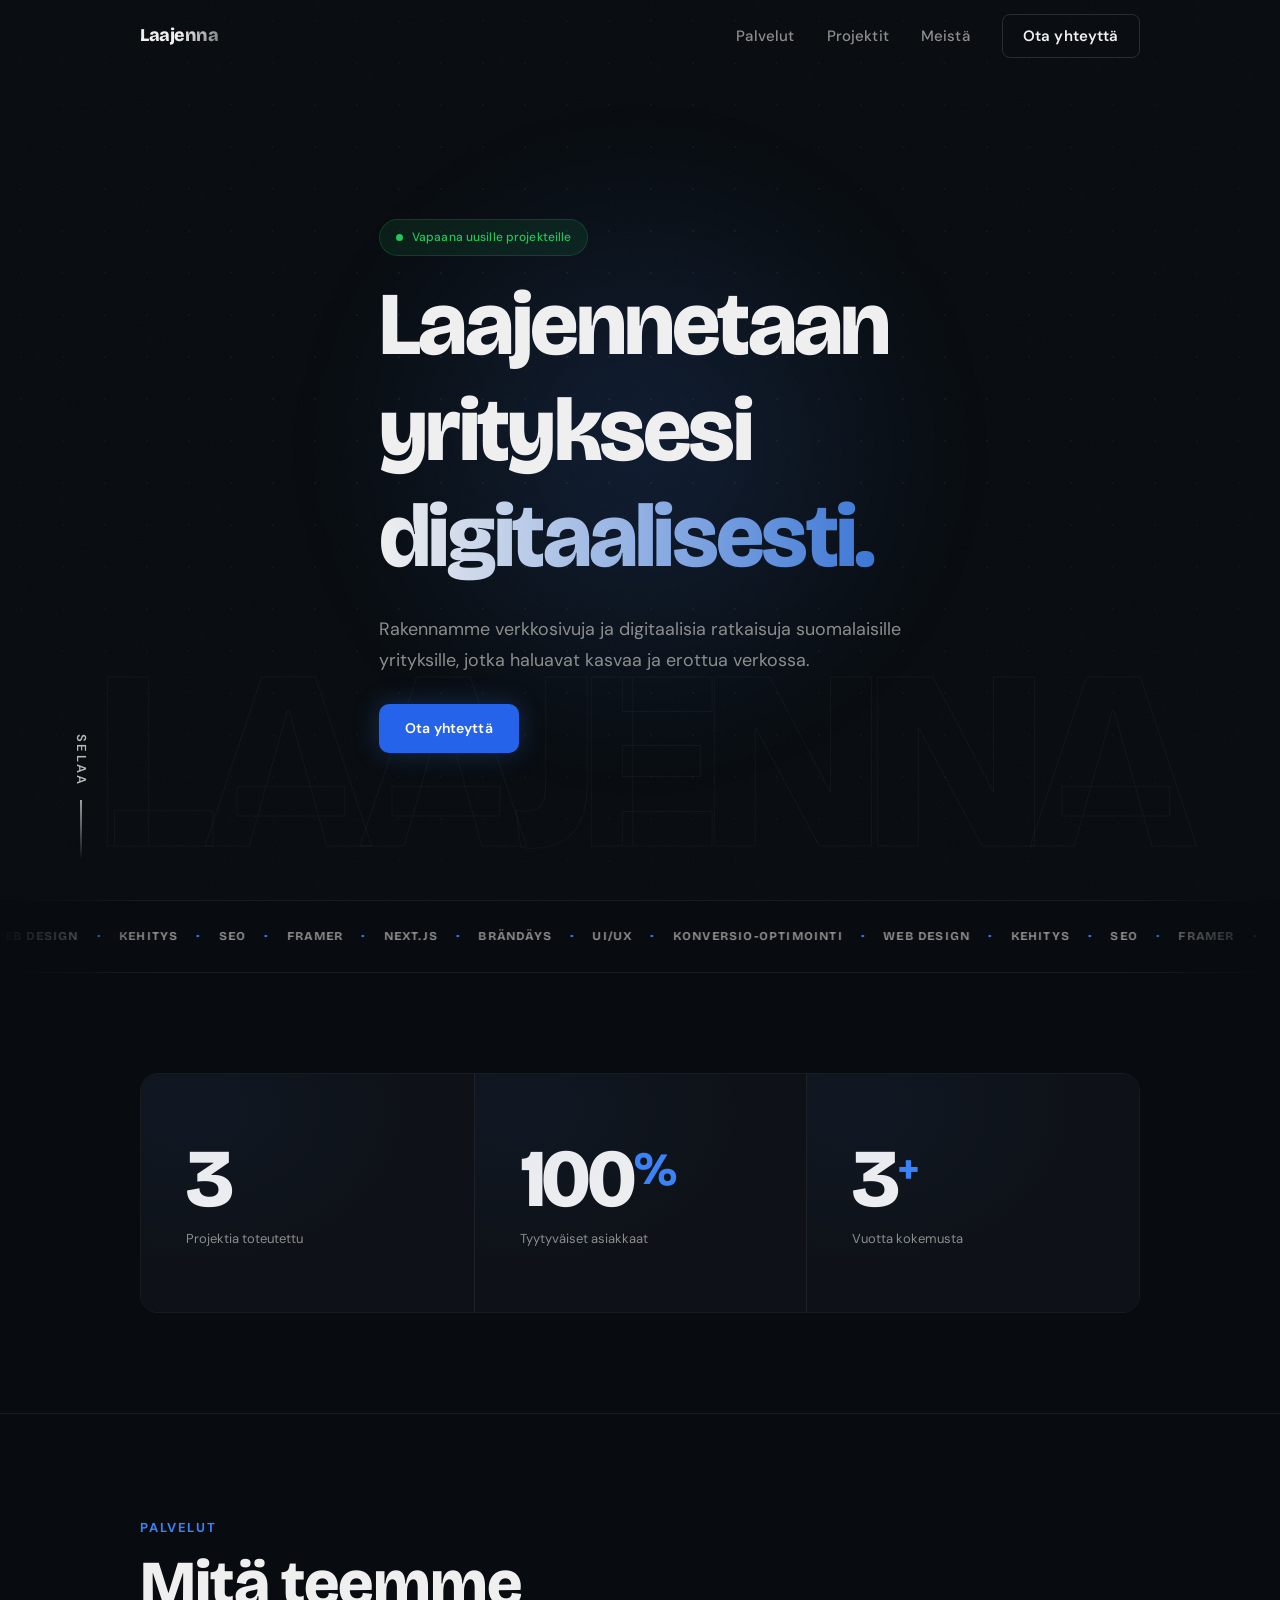
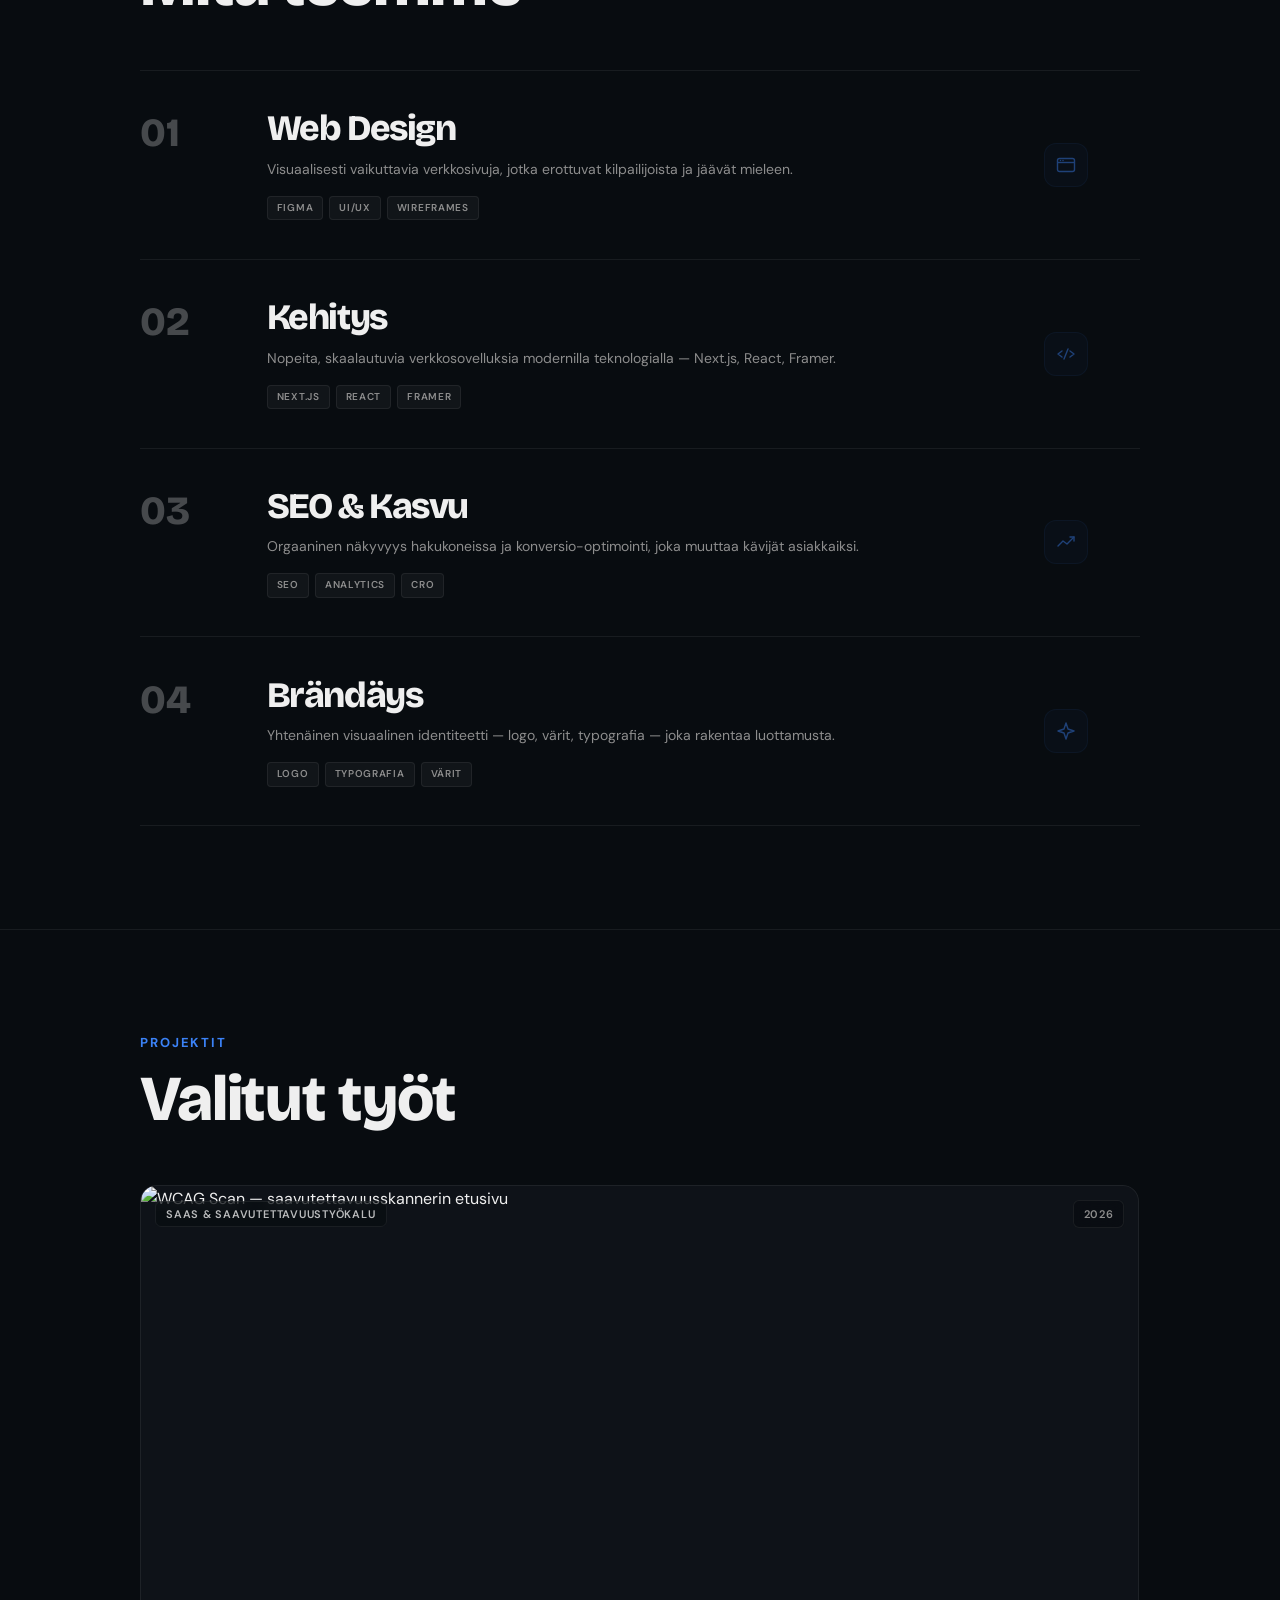
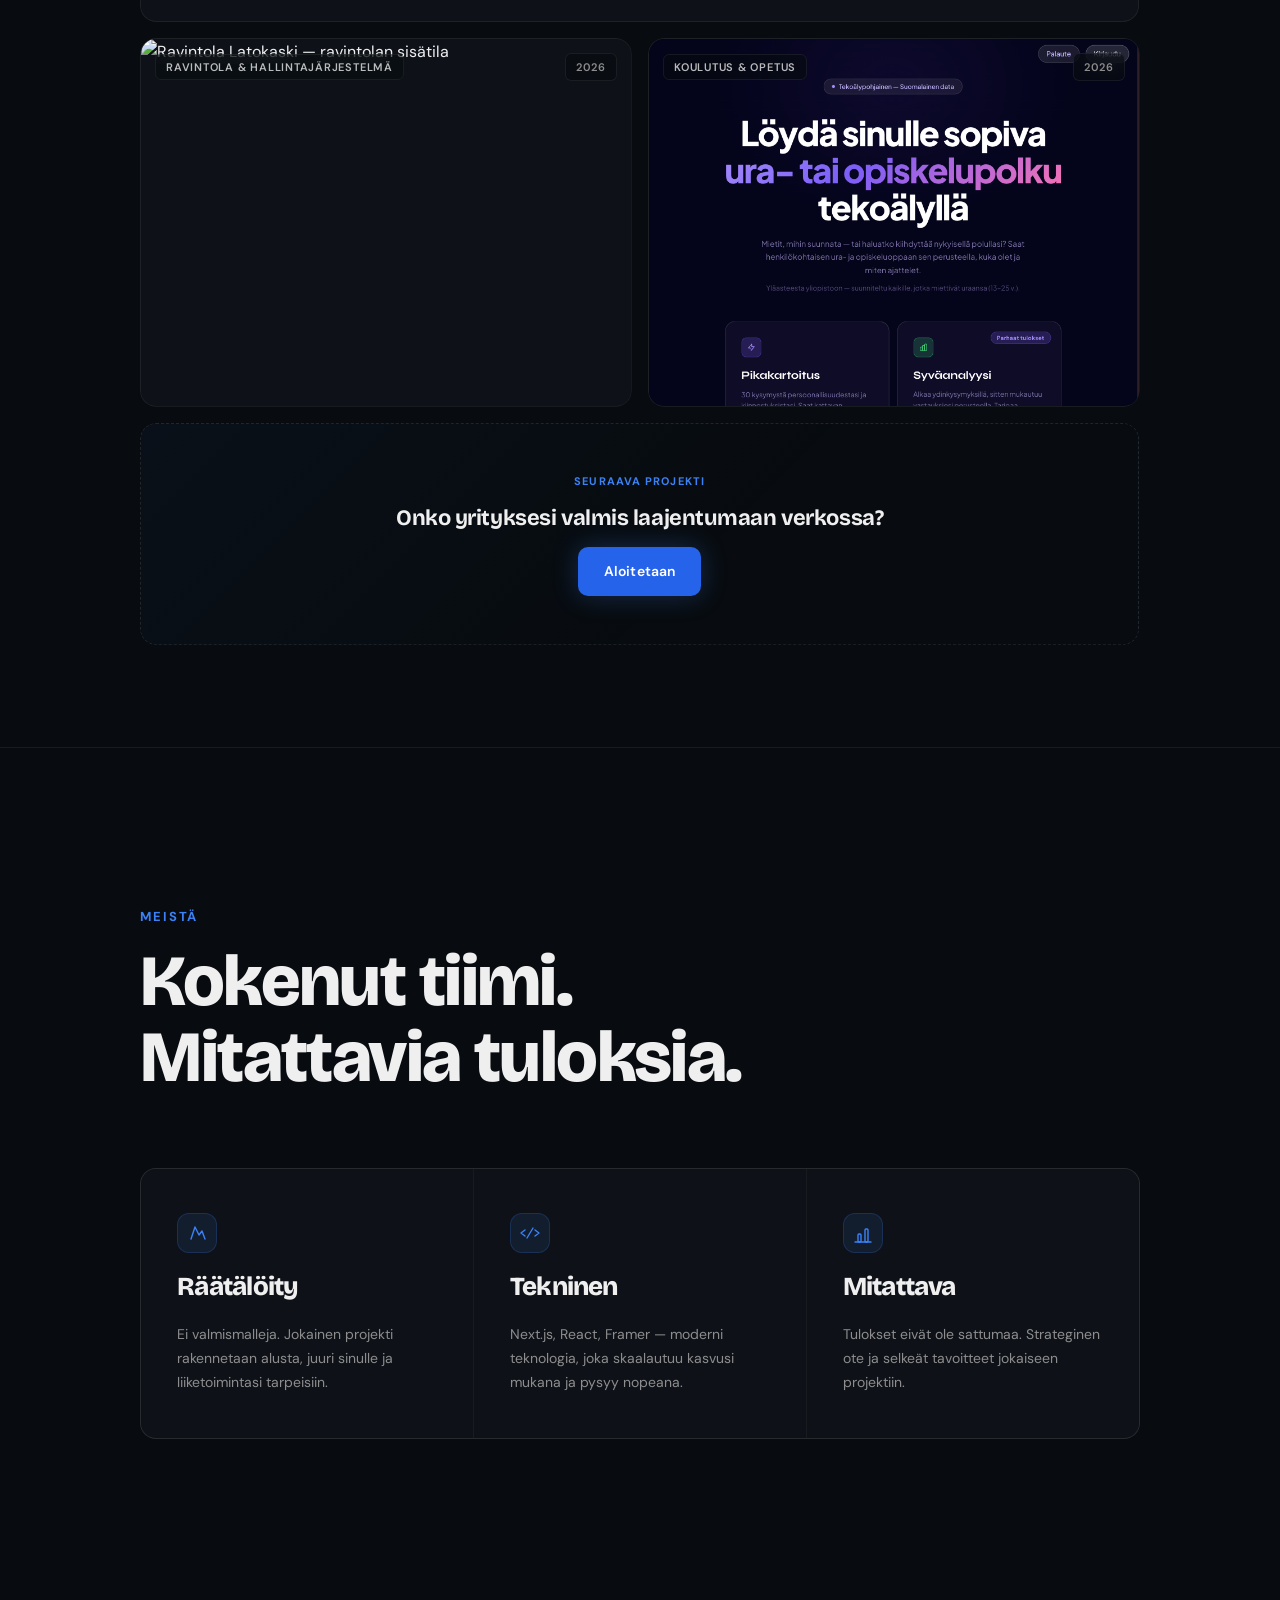
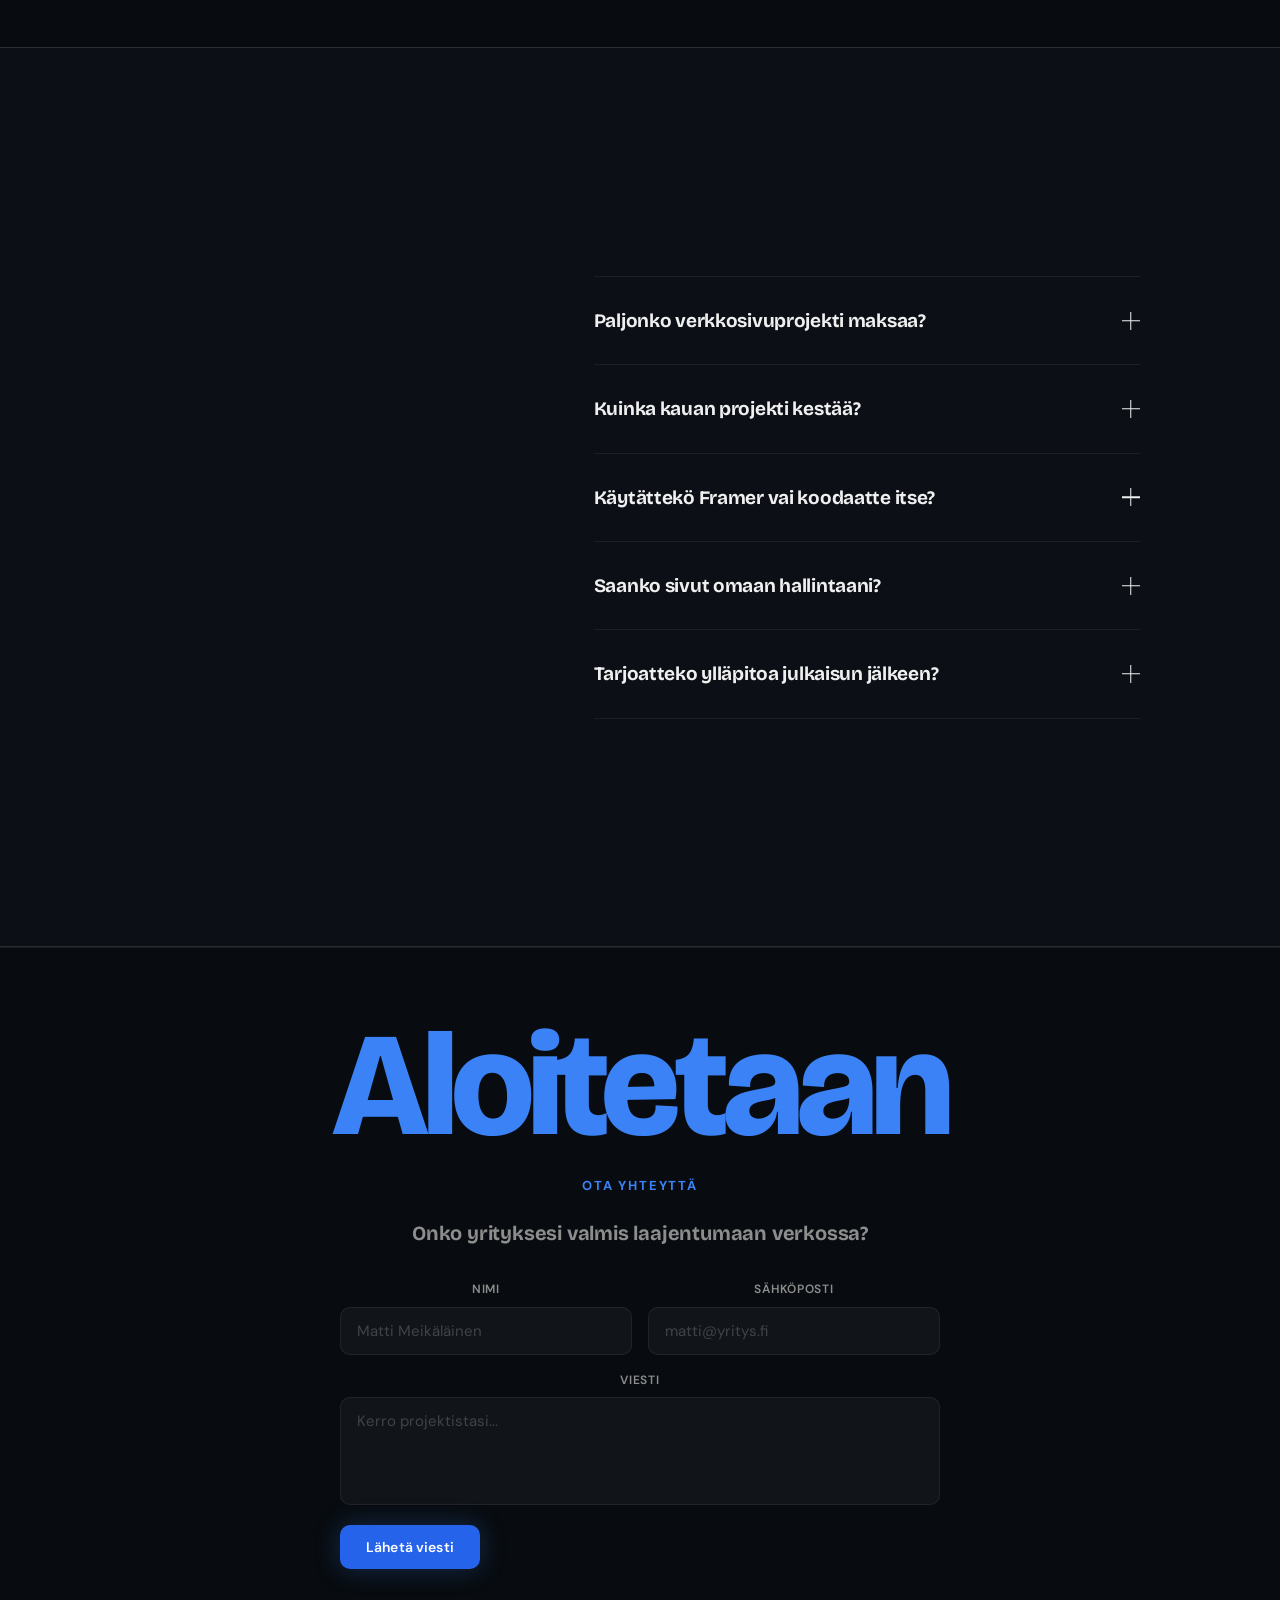
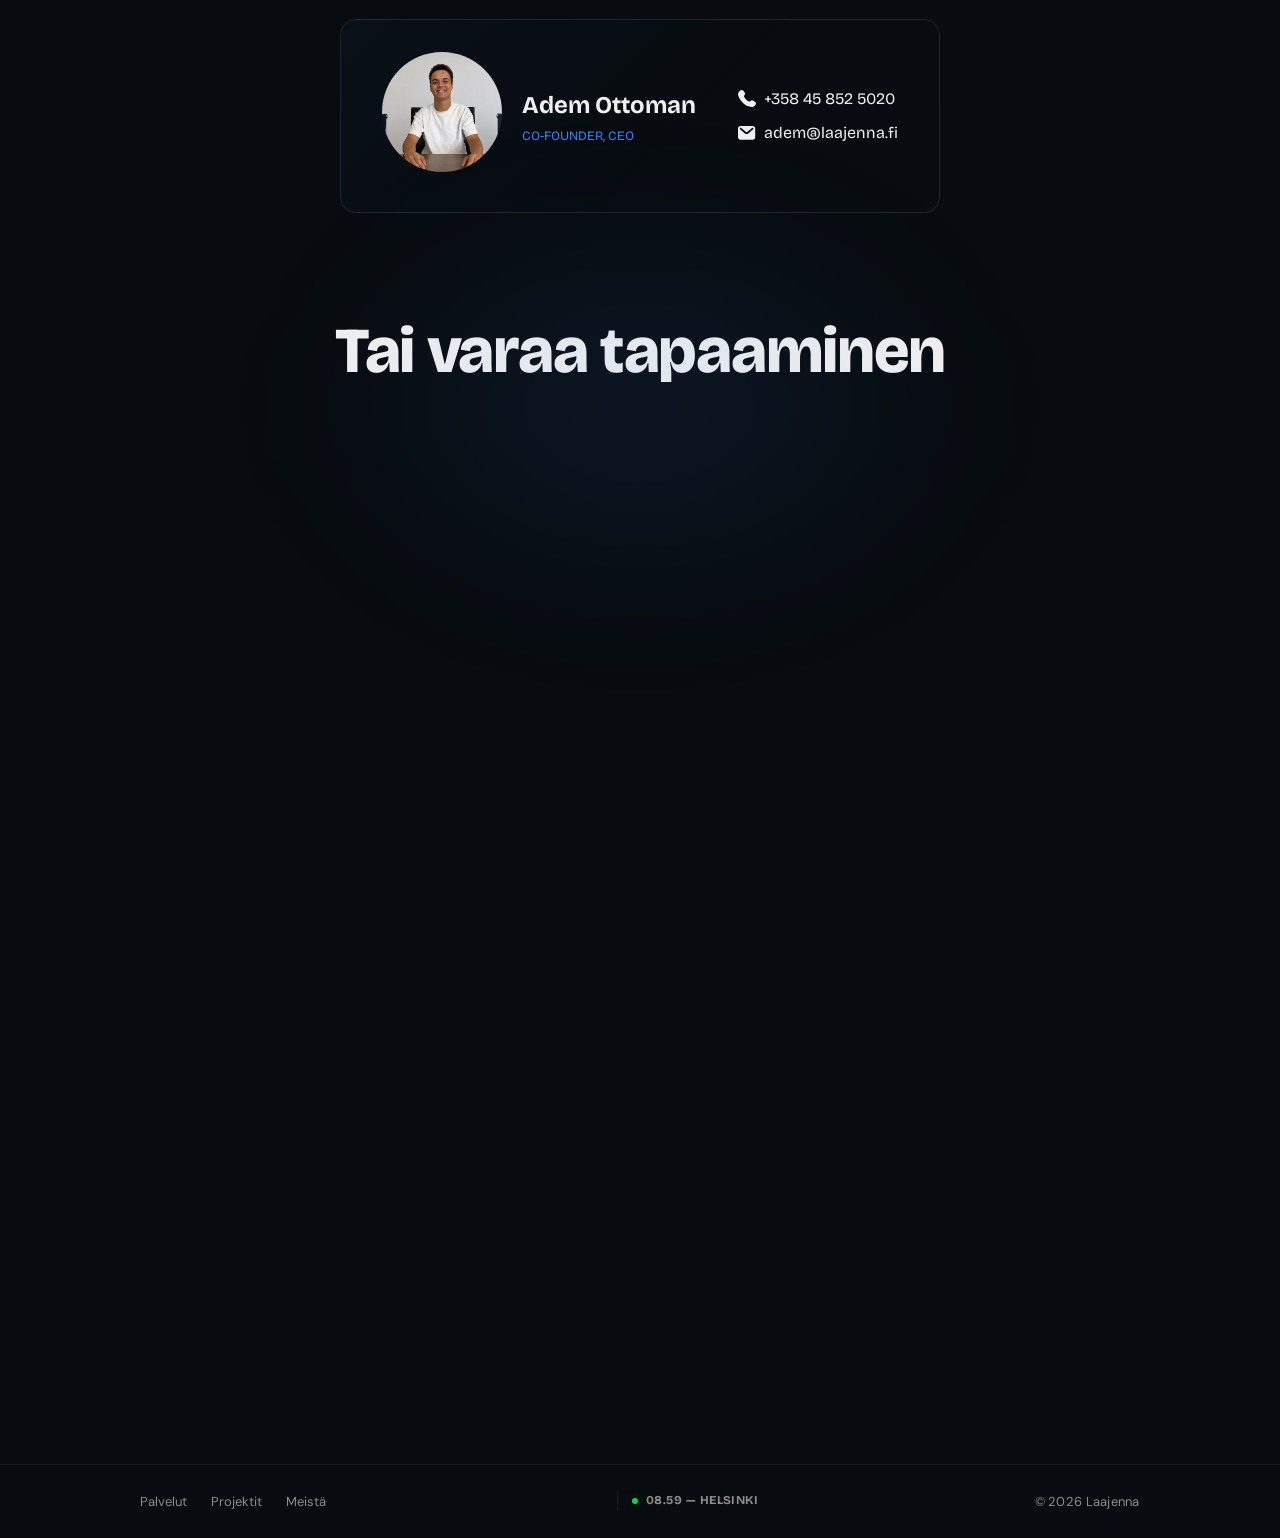
==== commit 388b5de8: "Merge branch 'main' into add-contact-card" ====
--- a/index.html
+++ b/index.html
@@ -1134,7 +1134,7 @@
             <div
               class="calendly-inline-widget"
               data-url="https://calendly.com/hei-laajenna/30min"
-              style="min-width: 320px; height: 700px"
+              style="min-width: 320px; height: 100vh"
             ></div>
             <script
               type="text/javascript"
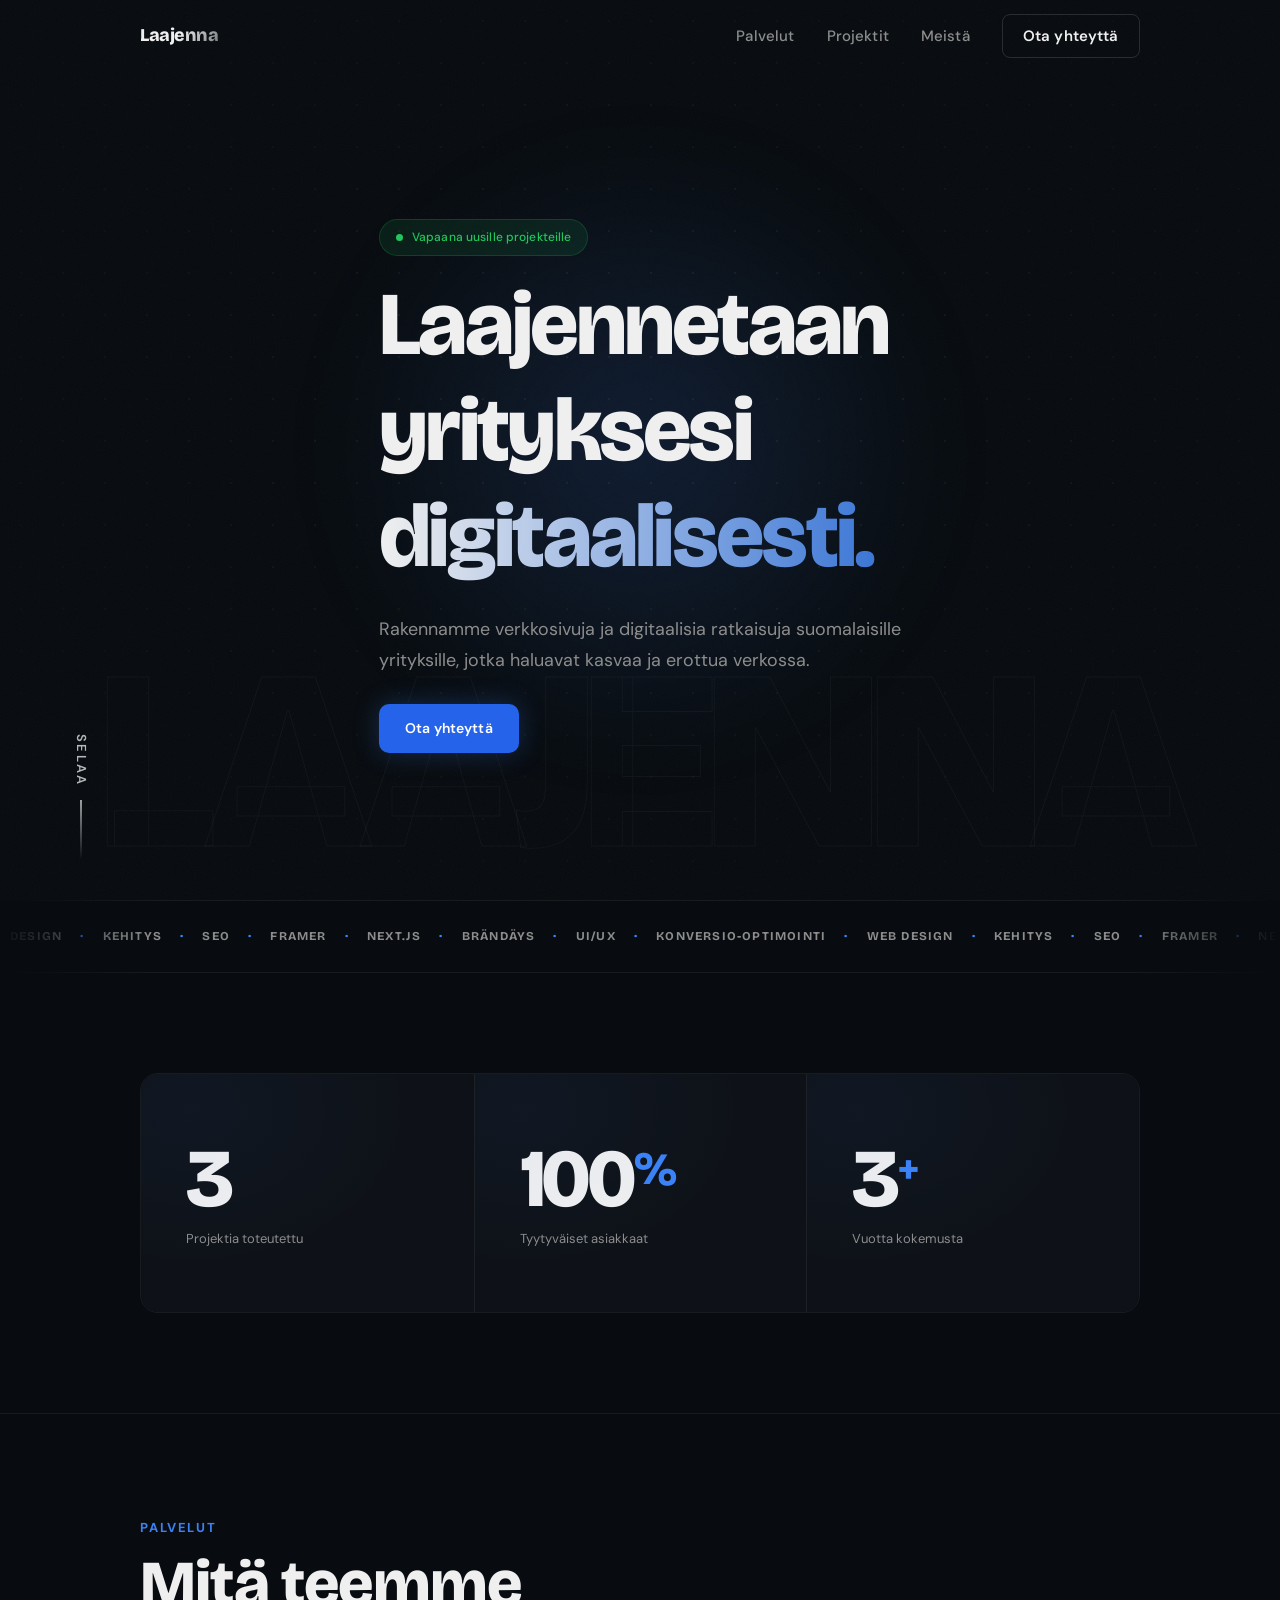
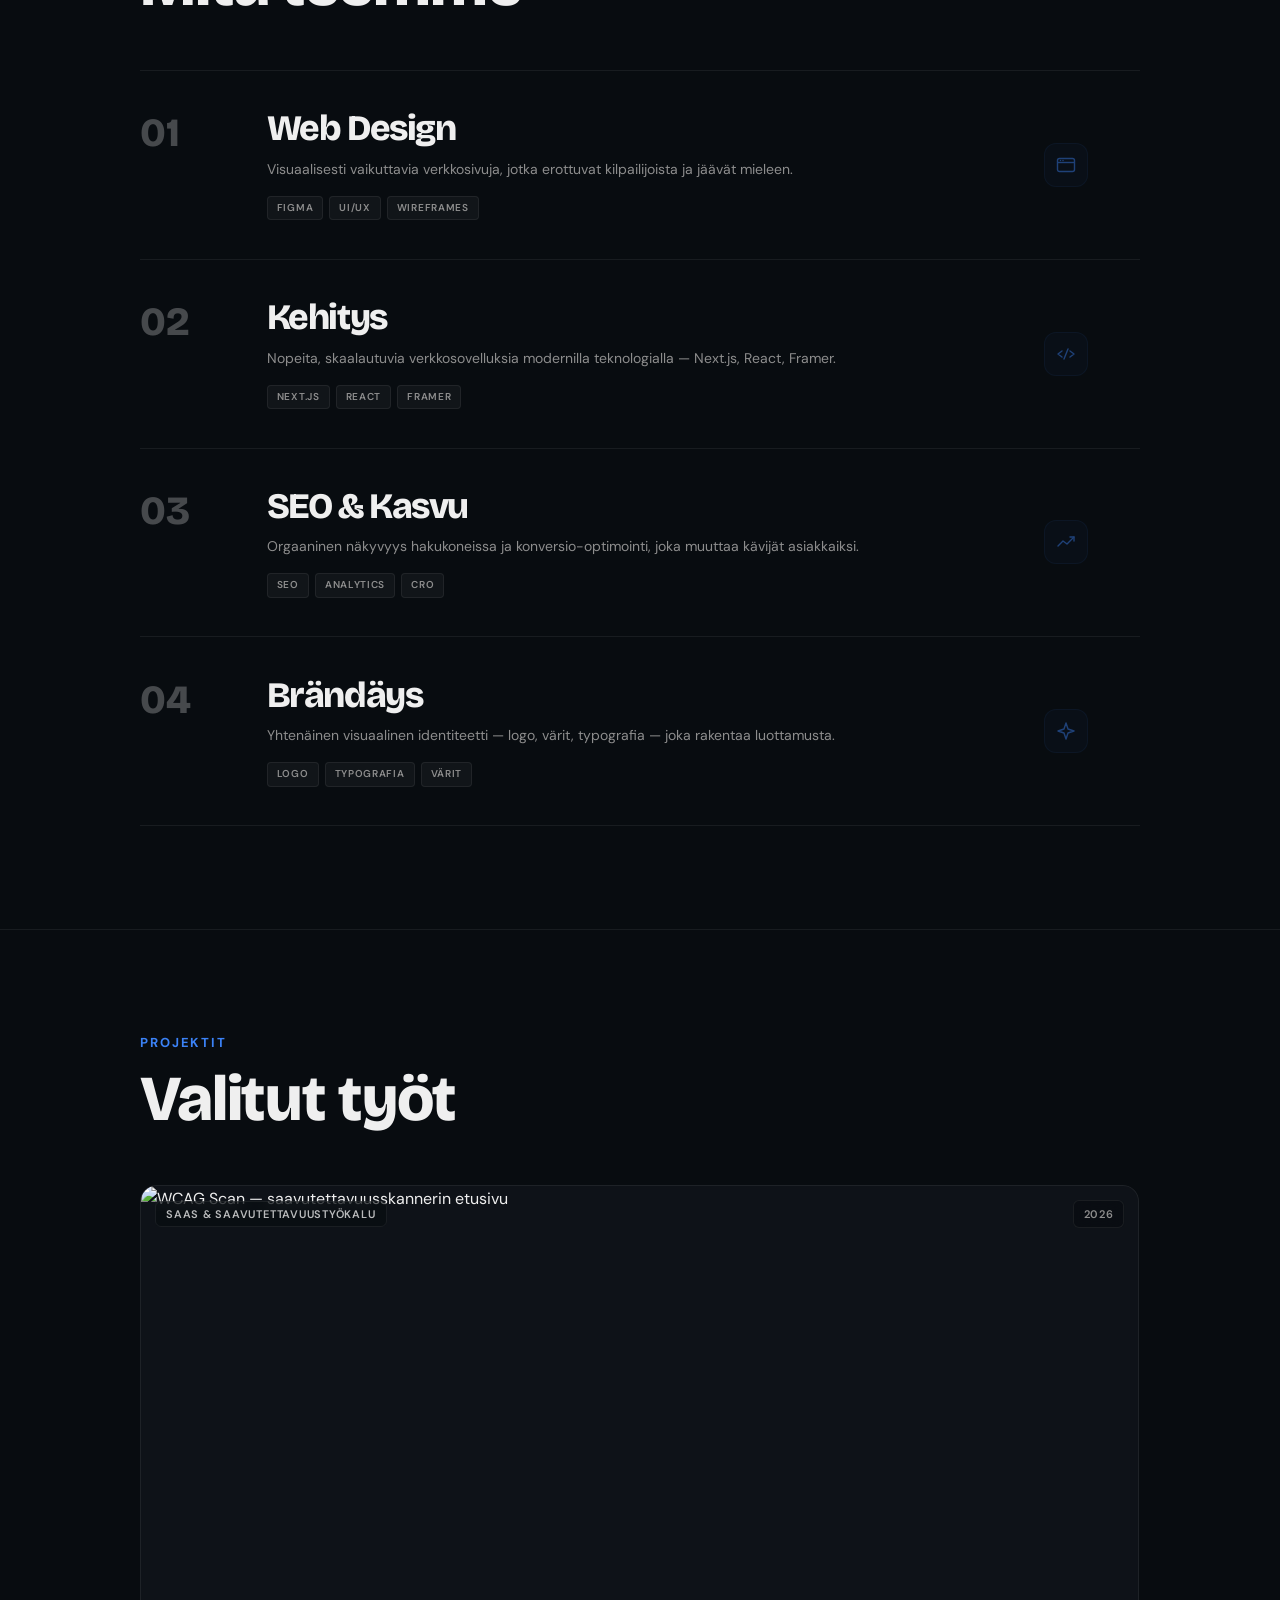
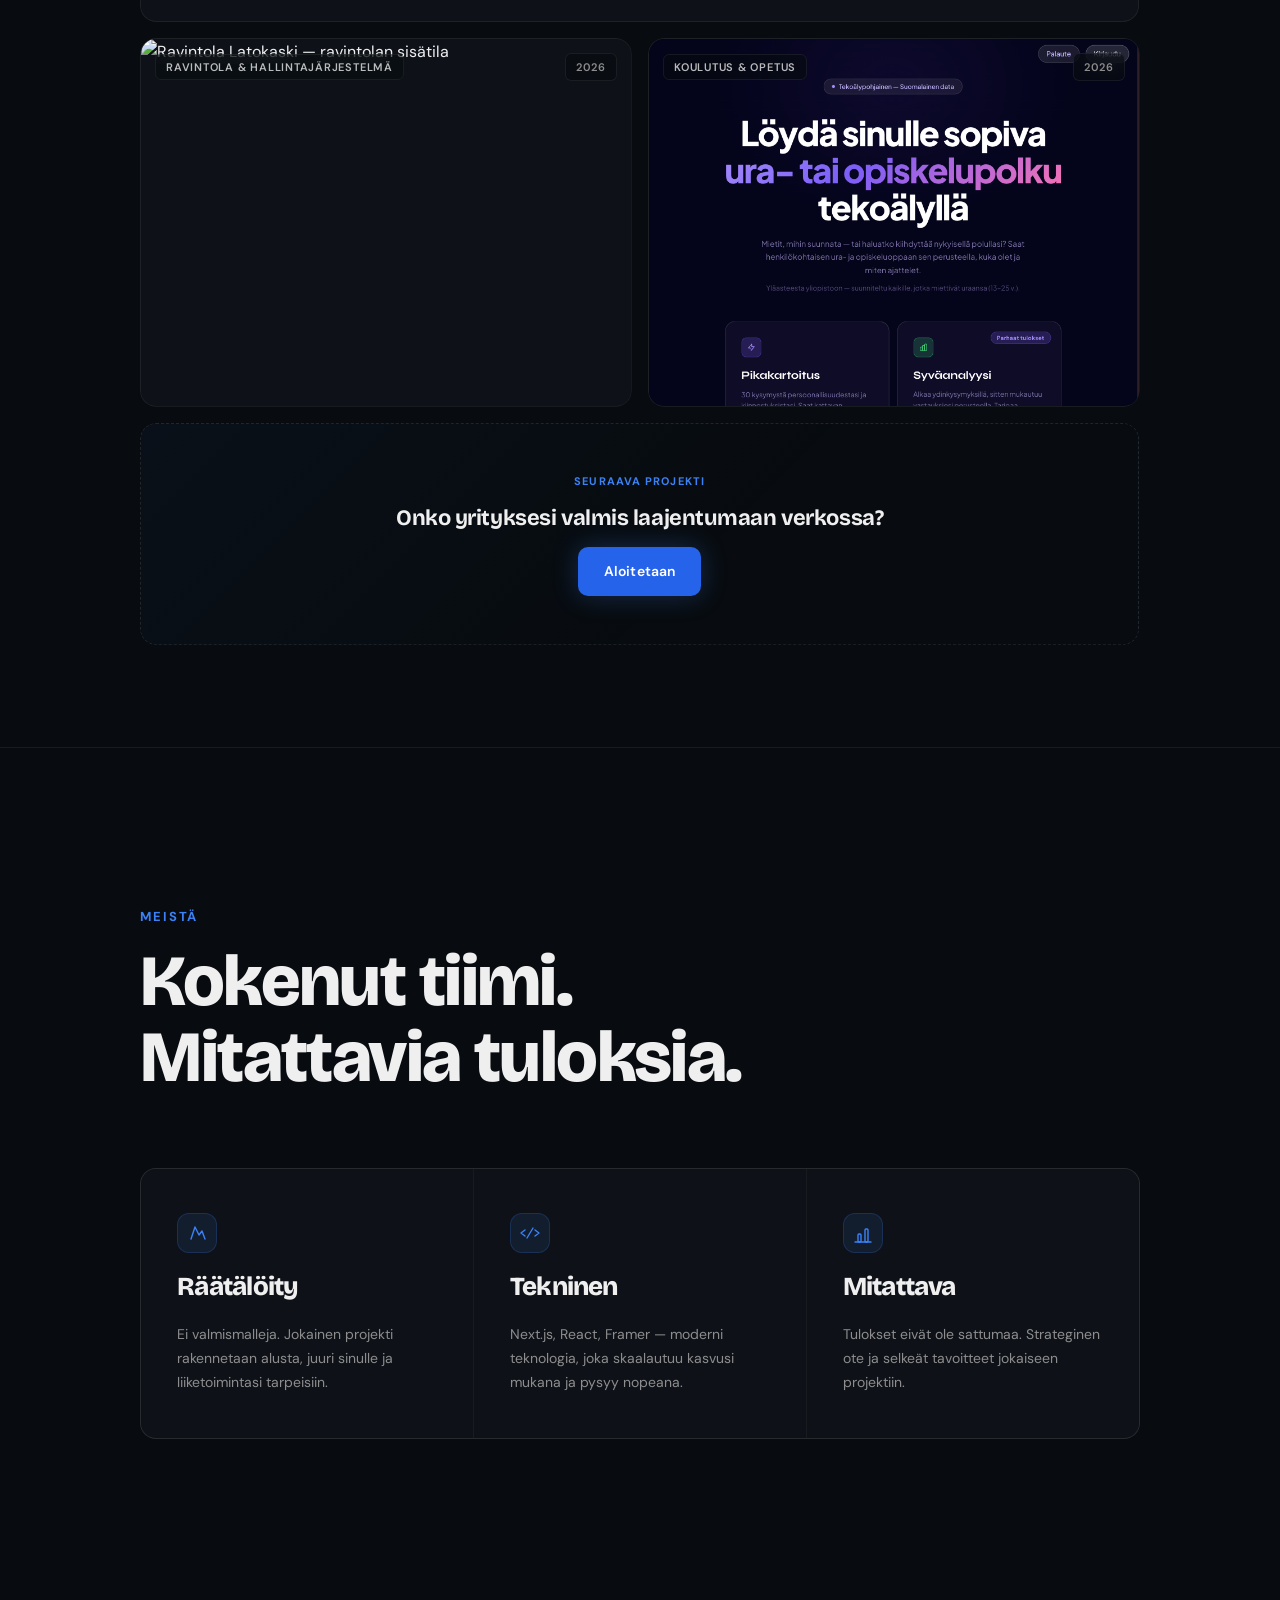
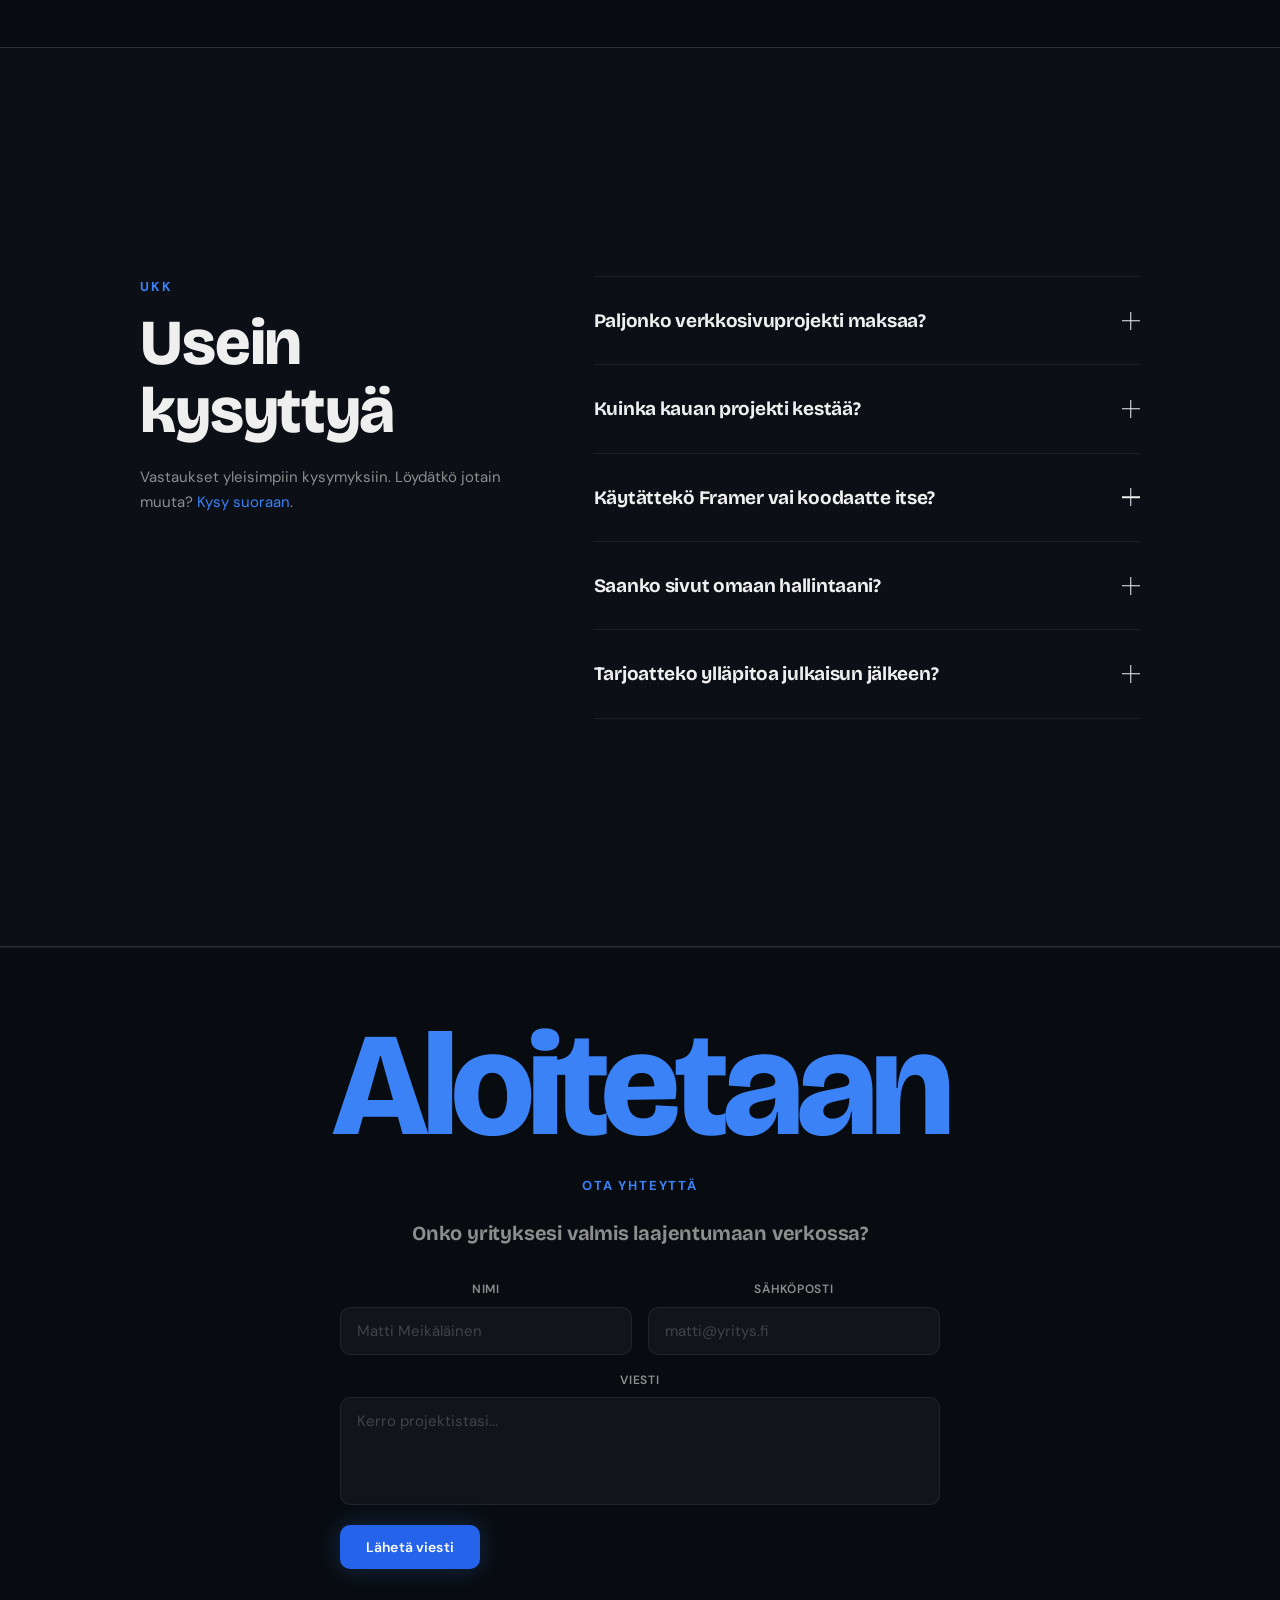
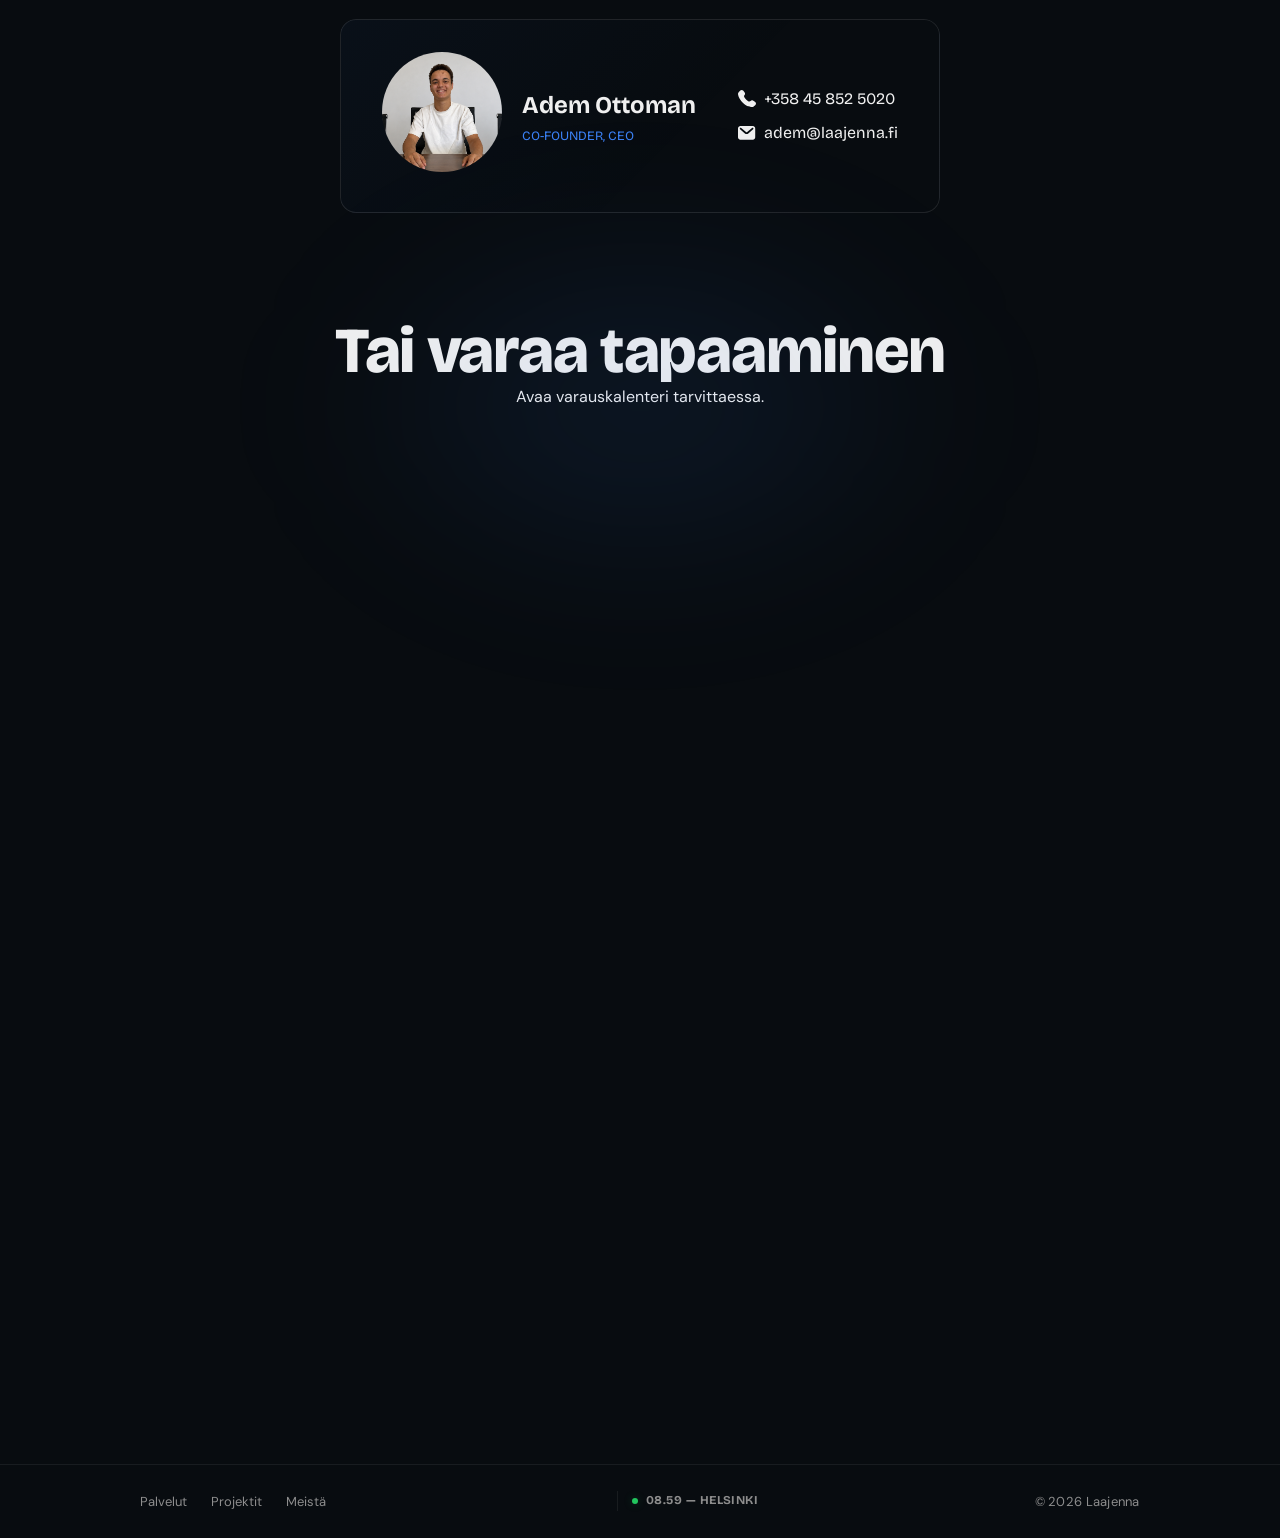
==== commit 821e1ddf: "improve performance report and best practices" ====
--- a/index.html
+++ b/index.html
@@ -98,7 +98,16 @@
     <link
       href="https://fonts.googleapis.com/css2?family=Bricolage+Grotesque:opsz,wght@12..96,700;12..96,800&family=DM+Sans:ital,opsz,wght@0,9..40,300;0,9..40,400;0,9..40,500;0,9..40,600;1,9..40,300&display=swap"
       rel="stylesheet"
-    />
+      media="print"
+      onload="this.media = 'all'"
+      crossorigin="anonymous"
+    />
+    <noscript>
+      <link
+        rel="stylesheet"
+        href="https://fonts.googleapis.com/css2?family=Bricolage+Grotesque:opsz,wght@12..96,700;12..96,800&family=DM+Sans:ital,opsz,wght@0,9..40,300;0,9..40,400;0,9..40,500;0,9..40,600;1,9..40,300&display=swap"
+      />
+    </noscript>
     <link rel="stylesheet" href="styles.css?v=2" />
 
     <!-- JSON-LD: Comprehensive structured data -->
@@ -643,6 +652,7 @@
                   alt="WCAG Scan — saavutettavuusskannerin etusivu"
                   title="WCAG Scan saavutettavuustyökalu etusivu"
                   loading="lazy"
+                  decoding="async"
                   width="800"
                   height="600"
                 />
@@ -677,6 +687,7 @@
                   alt="Ravintola Latokaski — ravintolan sisätila"
                   title="Ravintola Latokaski verkkosivut ja hallintajärjestelmä"
                   loading="lazy"
+                  decoding="async"
                   width="800"
                   height="600"
                 />
@@ -711,6 +722,7 @@
                   alt="Urapolku Oy — verkkosovelluksen etusivu"
                   title="Urapolku verkkosovellus koulutus ja opetus"
                   loading="lazy"
+                  decoding="async"
                   width="800"
                   height="600"
                 />
@@ -1104,7 +1116,14 @@
           >
             <div class="contact-card-profile-info">
               <div class="contact-card-img">
-                <img src="/img/Adem.png" alt="Adem Ottoman" />
+                <img
+                  src="/img/Adem.png"
+                  alt="Adem Ottoman"
+                  loading="lazy"
+                  decoding="async"
+                  width="1769"
+                  height="1769"
+                />
               </div>
               <div>
                 <h2>Adem Ottoman</h2>
@@ -1130,20 +1149,17 @@
             <br />
 
             <h3 class="section-title book-time-title">Tai varaa tapaaminen</h3>
-            <!-- Calendly inline widget begin -->
             <div
+              id="calendlyWidget"
               class="calendly-inline-widget"
               data-url="https://calendly.com/hei-laajenna/30min"
               style="min-width: 320px; height: 100vh"
-            ></div>
-            <script
-              type="text/javascript"
-              src="https://assets.calendly.com/assets/external/widget.js"
-              async
-            ></script>
-          </div>
-
-          <!-- Calendly inline widget end -->
+            >
+              <p class="calendly-placeholder">
+                Avaa varauskalenteri tarvittaessa.
+              </p>
+            </div>
+          </div>
 
           <!-- Calendly badge widget begin -->
           <!-- <link
--- a/styles.css
+++ b/styles.css
@@ -63,12 +63,7 @@
   scroll-behavior: smooth;
   -webkit-font-smoothing: antialiased;
   -moz-osx-font-smoothing: grayscale;
-  opacity: 0;
-  transition: opacity 0.5s ease;
   overflow-x: hidden;
-}
-html.ready {
-  opacity: 1;
 }
 
 body {
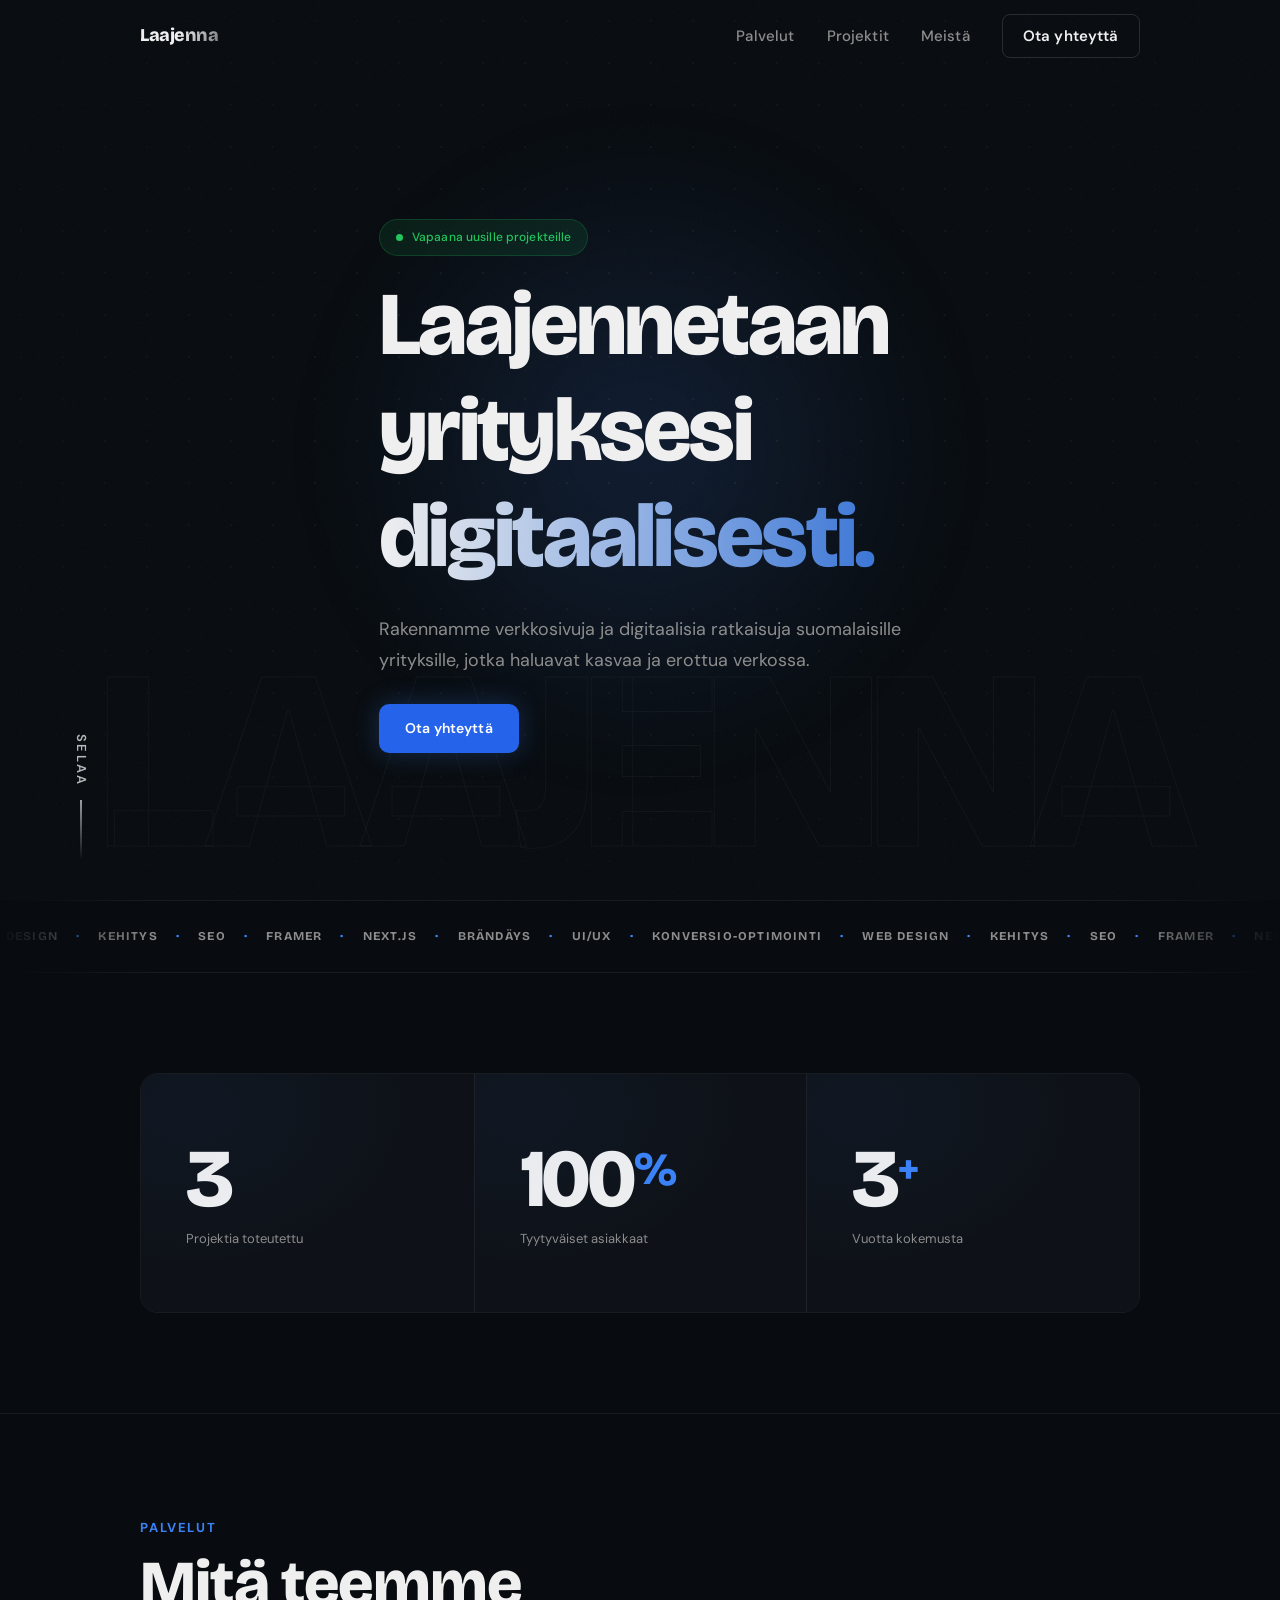
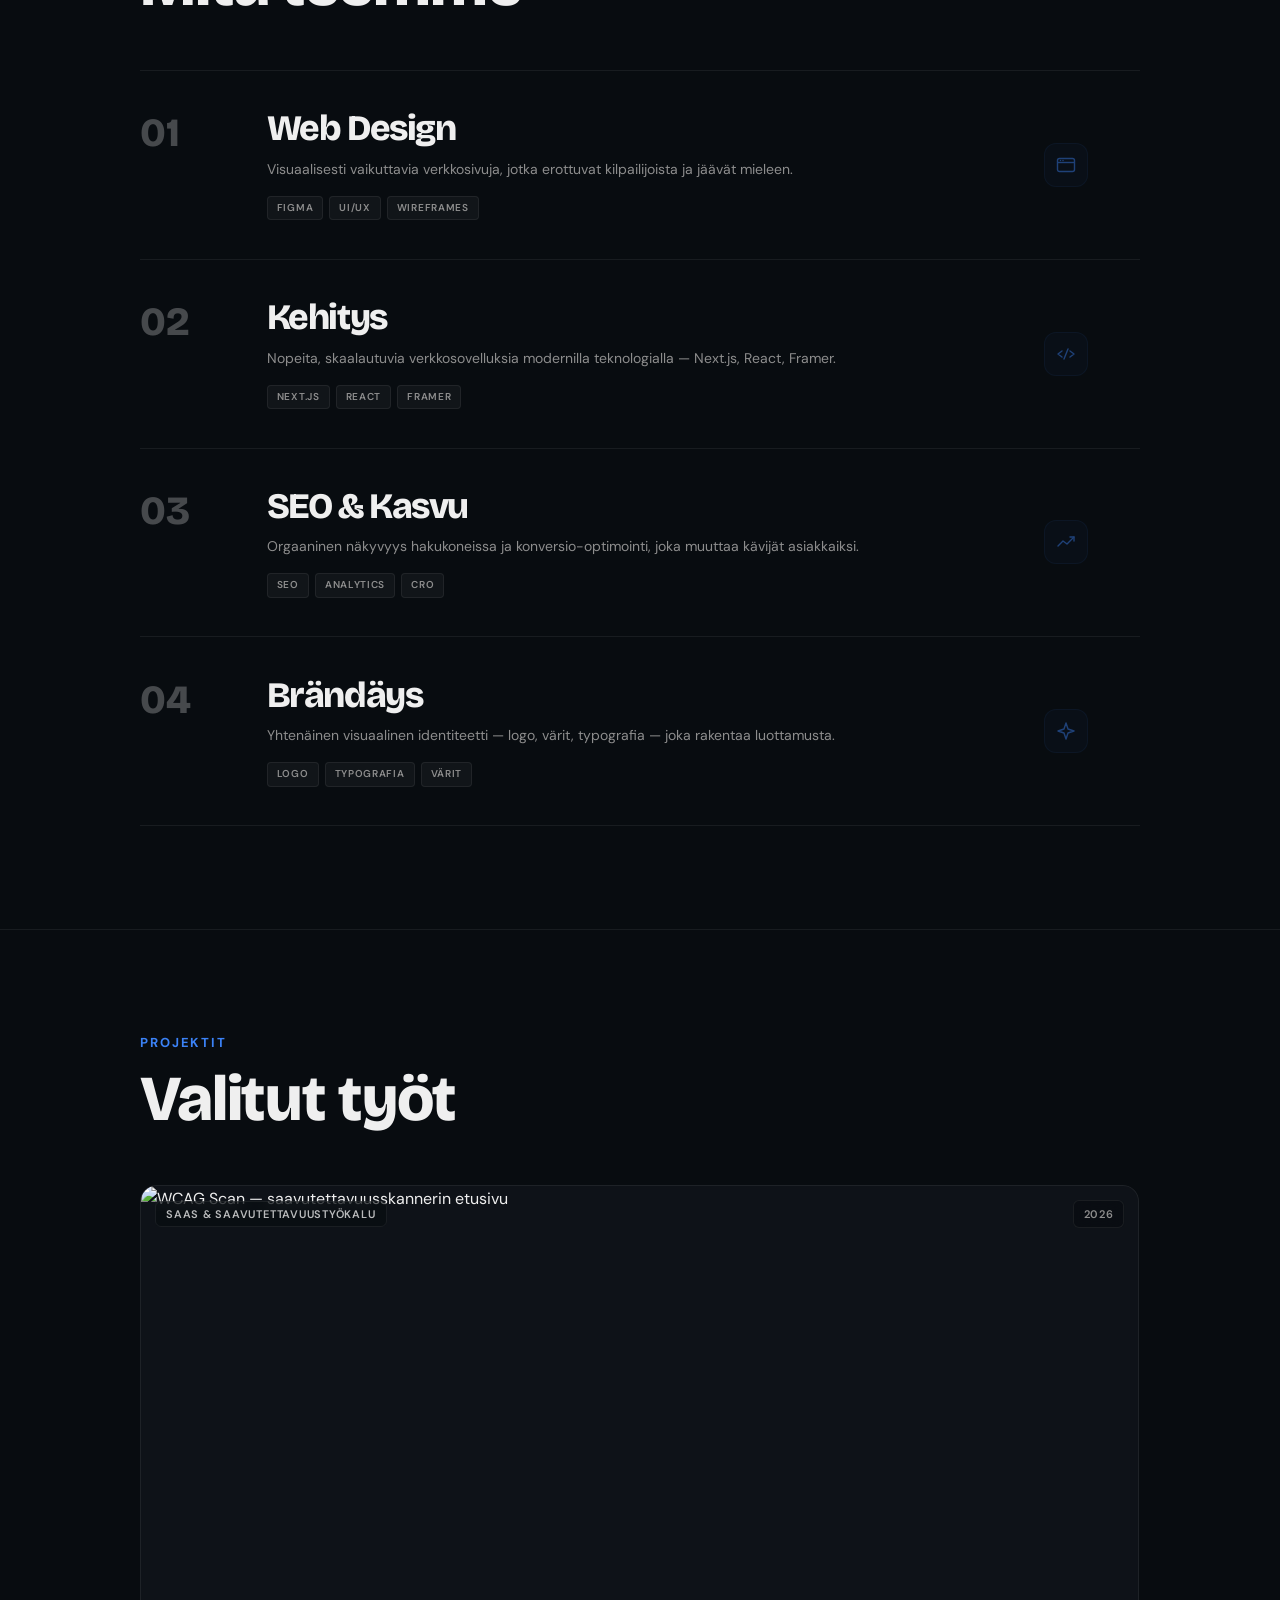
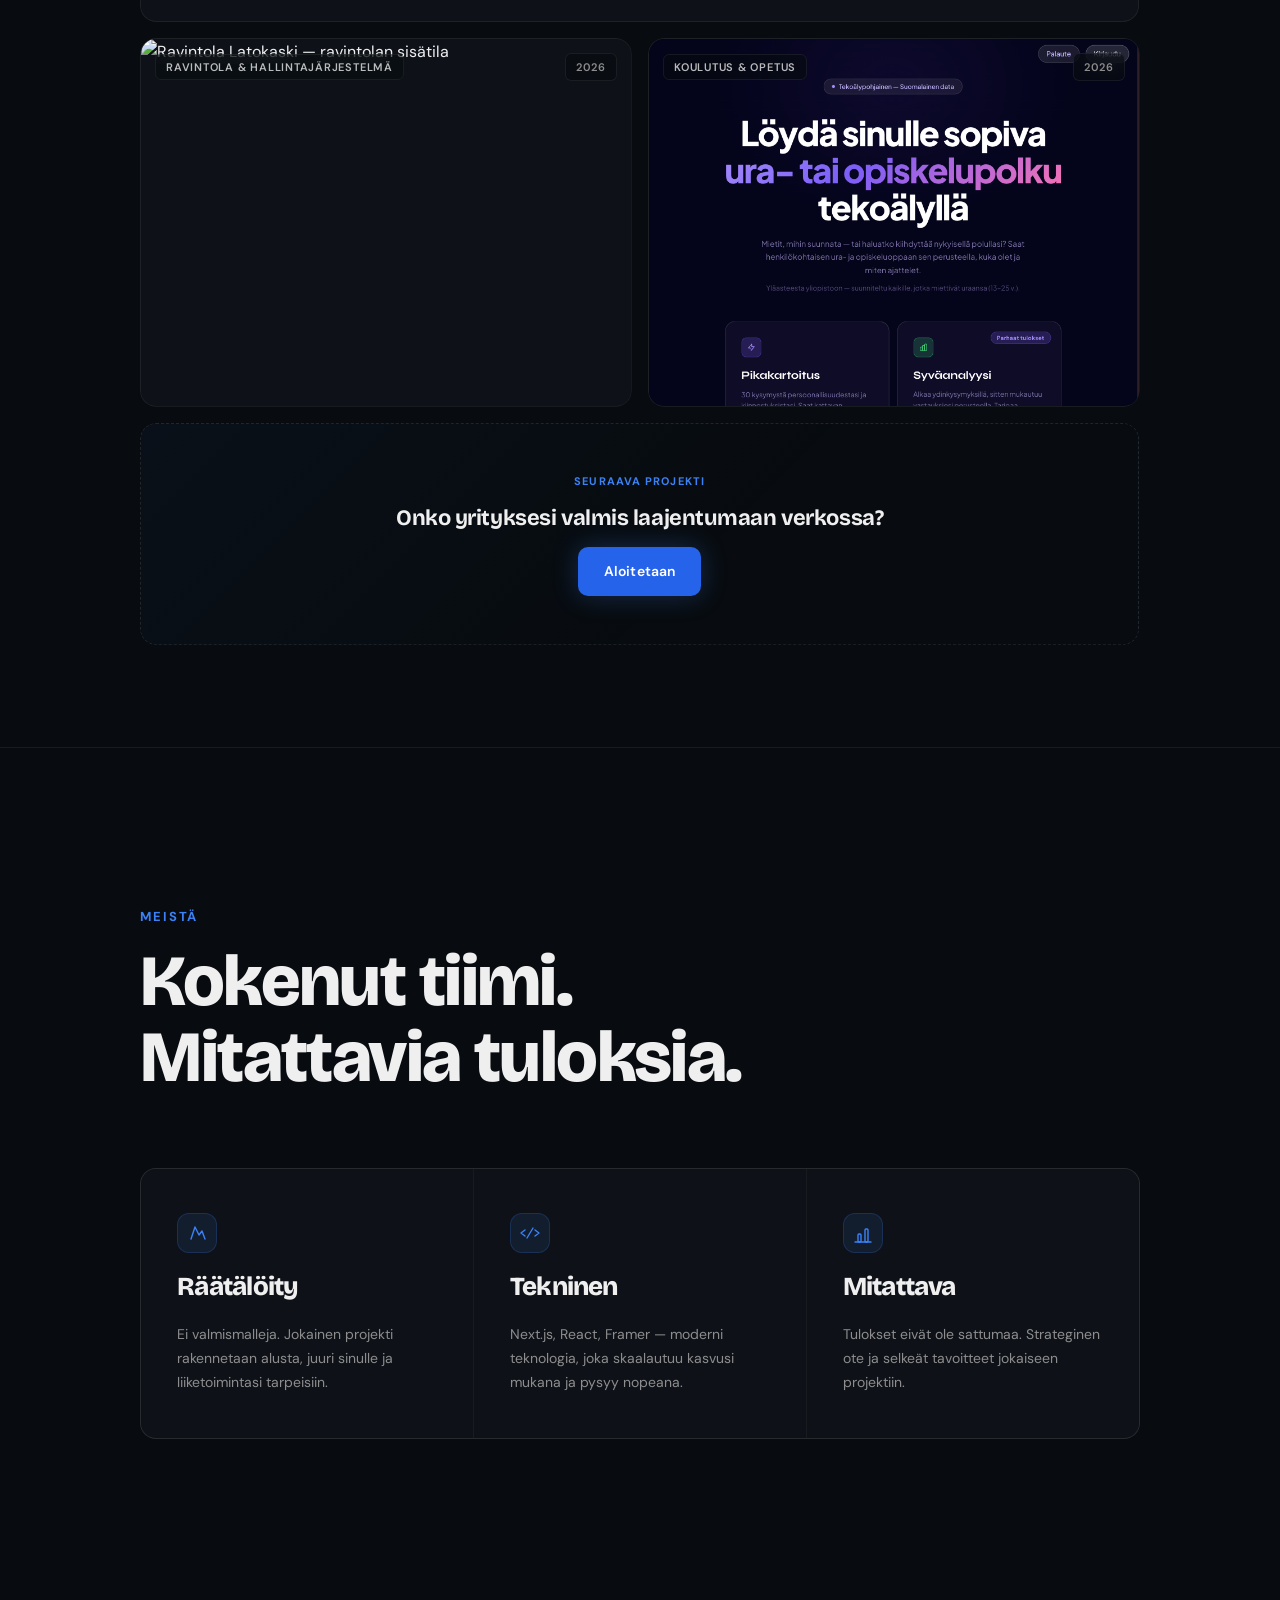
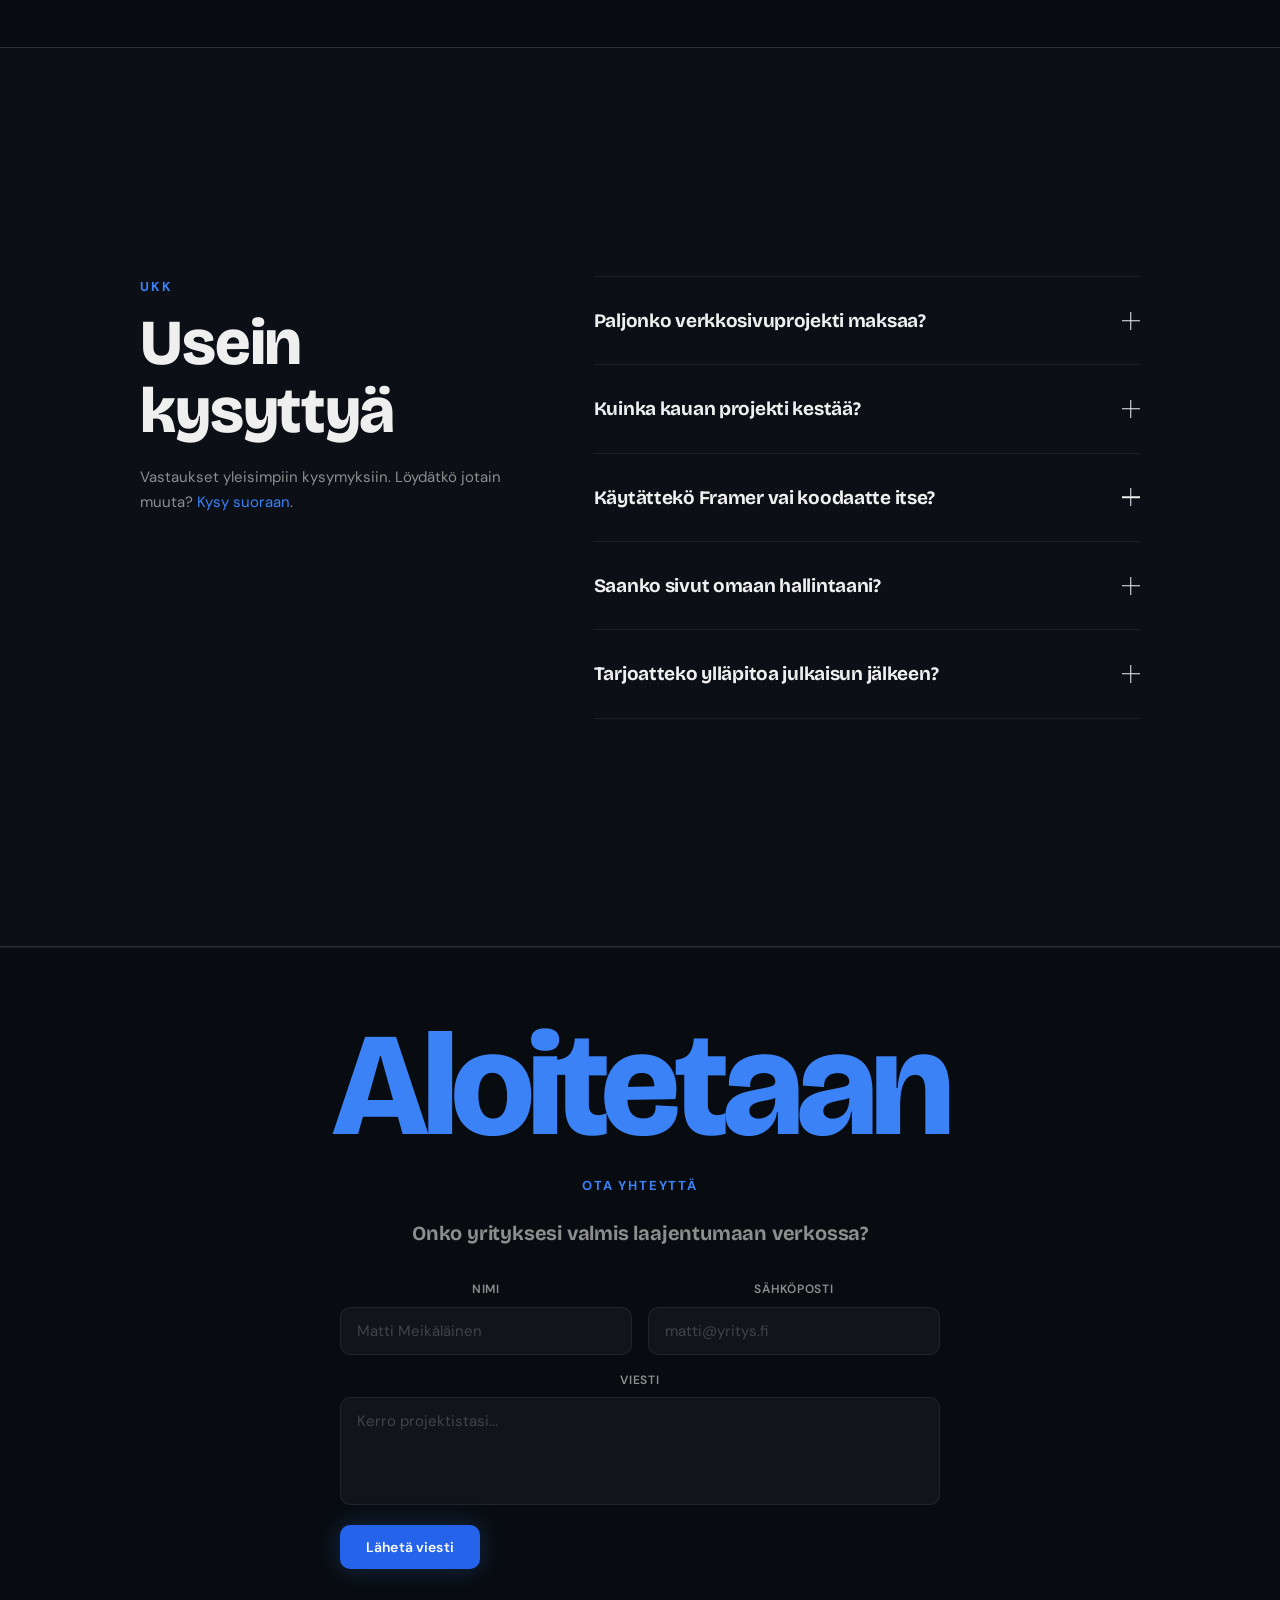
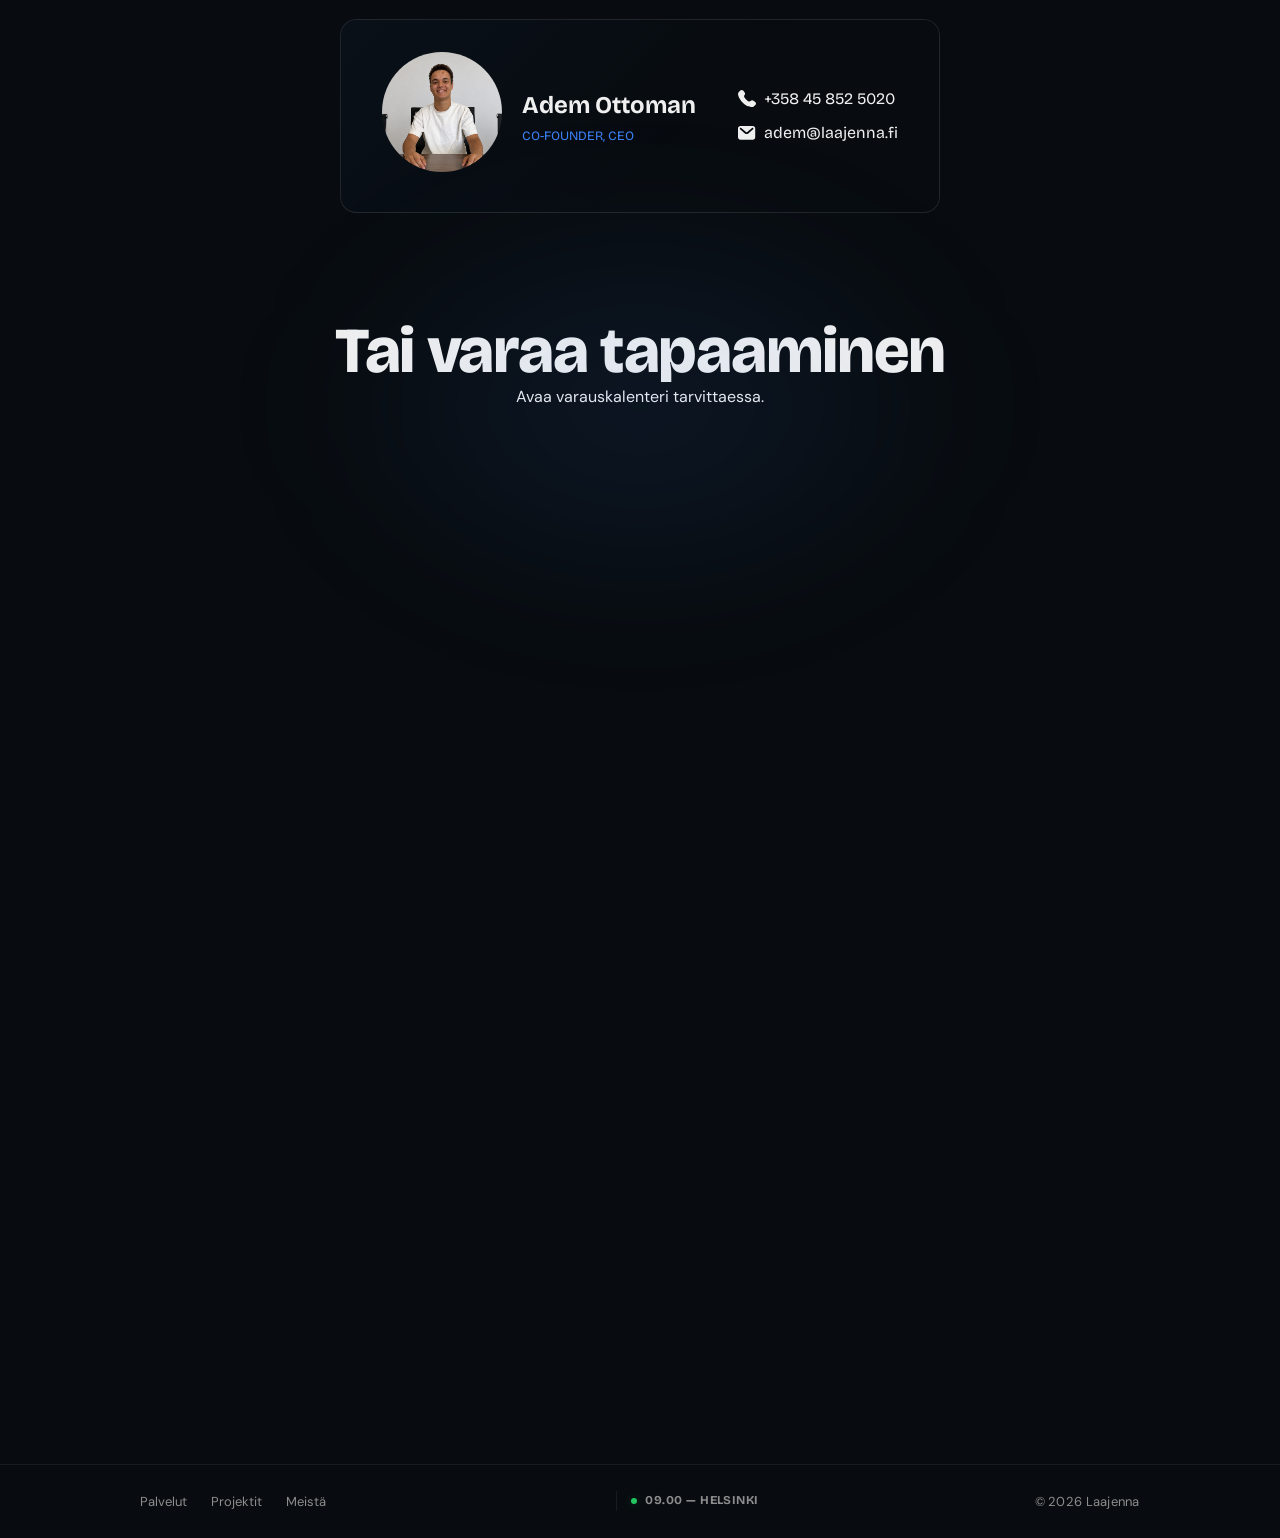
==== commit 5a61ab9d: "add meta tags with keywords" ====
--- a/index.html
+++ b/index.html
@@ -3,13 +3,17 @@
   <head>
     <meta charset="UTF-8" />
     <meta name="viewport" content="width=device-width, initial-scale=1.0" />
+    <!-- <meta
+      name="description"
+      content="Laajenna — Laadukkaita verkkosivuja, web-sovelluksia ja digitaalisia ratkaisuja suomalaisille yrityksille. Next.js, React, Framer. SEO-optimoitu. Aloita ilmaisen konsultaation kanssa."
+    /> -->
     <meta
       name="description"
-      content="Laajenna — Laadukkaita verkkosivuja, web-sovelluksia ja digitaalisia ratkaisuja suomalaisille yrityksille. Next.js, React, Framer. SEO-optimoitu. Aloita ilmaisen konsultaation kanssa."
+      content="Laajenna — kotisivut yrityksille ja nettisivut yrityksille. Edulliset kotisivut ja henkilöbrändi sivut suomalaisille yrityksille ja henkilöille."
     />
     <meta
       name="keywords"
-      content="verkkosivut, web-kehitys, digitaaliset ratkaisut, Next.js, React, Framer, SEO, brändäys, UI/UX, Helsinki"
+      content="Kotisivut yrityksille, Nettisivut yrityksille, Nettisivutyrityksille, Edulliset kotisivut yrityksille, kotisivut henkilöille, henkilöbrändi sivut, verkkosivut, web-kehitys, SEO, brändäys, UI/UX, Helsinki"
     />
     <meta name="theme-color" content="#080C10" />
     <meta
@@ -18,7 +22,7 @@
     />
     <meta name="author" content="Laajenna" />
     <title>
-      Laajenna — Verkkosivut, Web-kehitys ja Digitaaliset Ratkaisut | Helsinki
+      Laajenna — Nettisivut, Web-kehitys ja Digitaaliset Ratkaisut | Helsinki
     </title>
 
     <link rel="canonical" href="https://laajenna.fi/" />
@@ -58,7 +62,7 @@
     />
     <meta
       property="og:description"
-      content="Laadukkaat verkkosivut ja digitaaliset ratkaisut suomalaisille yrityksille. Erikoistumme Next.js-kehitykseen, SEO-optimointiin ja brändäykseen. Aloita ilmaisen konsultaation kanssa."
+      content="Laajenna — kotisivut yrityksille, nettisivut yrityksille ja henkilöbrändi sivut. Edulliset kotisivut yrityksille ja kotisivut henkilöille. Ota yhteyttä aloittaaksesi projektin."
     />
     <meta property="og:url" content="https://laajenna.fi/" />
     <meta property="og:image" content="https://laajenna.fi/img/og-image.png" />
@@ -74,7 +78,7 @@
     />
     <meta
       name="twitter:description"
-      content="Laadukkaat verkkosivut, Next.js-sovellukset ja digitaaliset ratkaisut suomalaisille yrityksille."
+      content="Laajenna — kotisivut yrityksille, nettisivut yrityksille, edulliset kotisivut yrityksille ja henkilöbrändi sivut suomalaisille yrityksille."
     />
     <meta name="twitter:image" content="https://laajenna.fi/img/og-image.png" />
     <meta
@@ -121,7 +125,7 @@
             "name": "Laajenna",
             "url": "https://laajenna.fi/",
             "logo": "https://laajenna.fi/img/og-image.png",
-            "description": "Verkkosivuja ja digitaalisia ratkaisuja suomalaisille yrityksille",
+            "description": "Kotisivut yrityksille, nettisivut yrityksille, kotisivut henkilöille ja henkilöbrändi sivut — digitaalisia ratkaisuja suomalaisille yrityksille",
             "email": "hei@laajenna.fi",
             "areaServed": "FI",
             "address": {
@@ -166,7 +170,7 @@
             "@id": "https://laajenna.fi/#website",
             "url": "https://laajenna.fi/",
             "name": "Laajenna",
-            "description": "Digitaalisen kasvun kumppani",
+            "description": "Laajenna — kotisivut yrityksille, nettisivut yrityksille ja henkilöbrändi sivut. Edulliset kotisivut yrityksille ja kotisivut henkilöille.",
             "publisher": {
               "@id": "https://laajenna.fi/#organization"
             },
@@ -253,7 +257,7 @@
     </script>
   </head>
   <body>
-    <a href="#main-content" class="skip-link">Siirry pääsisältöön</a>
+    <!-- <a href="#main-content" class="skip-link">Siirry pääsisältöön</a> -->
 
     <!-- ── Scroll Progress Bar ───────────────────────────── -->
     <div class="scroll-progress" id="scrollProgress" aria-hidden="true"></div>
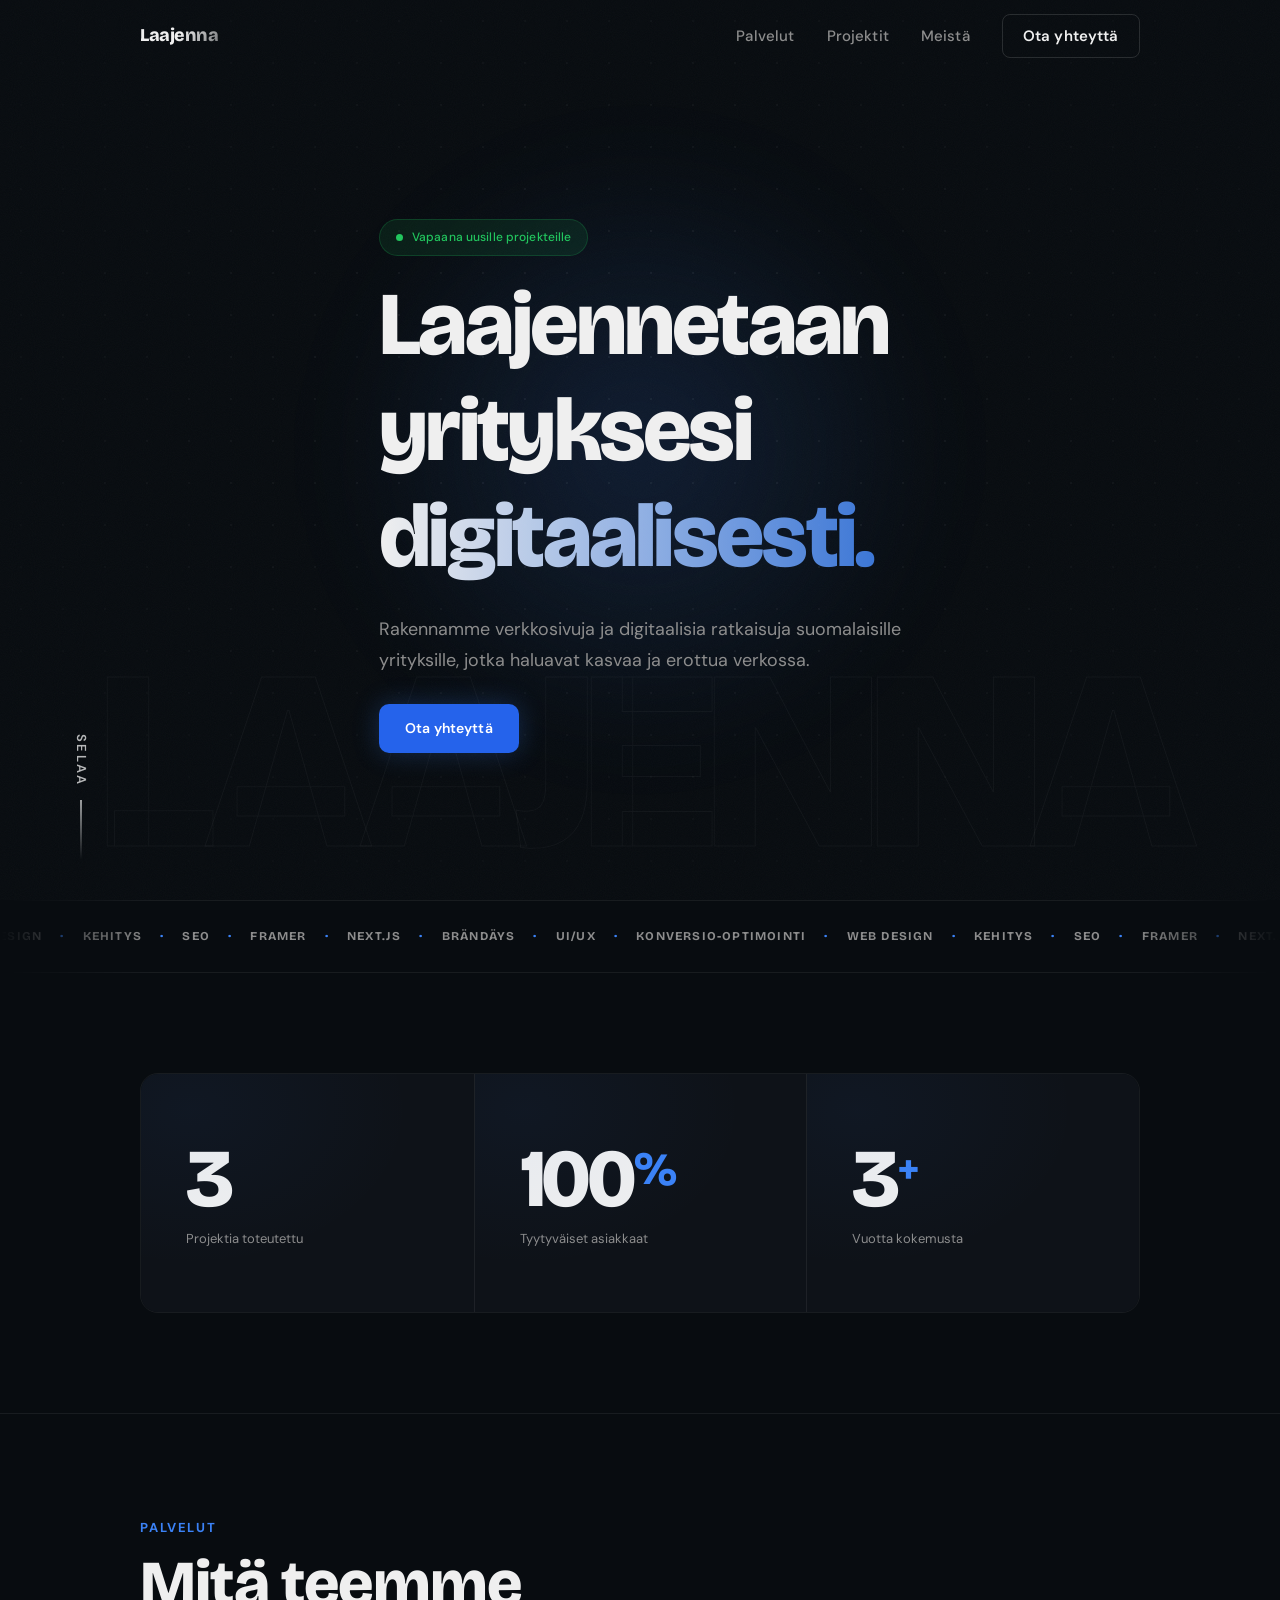
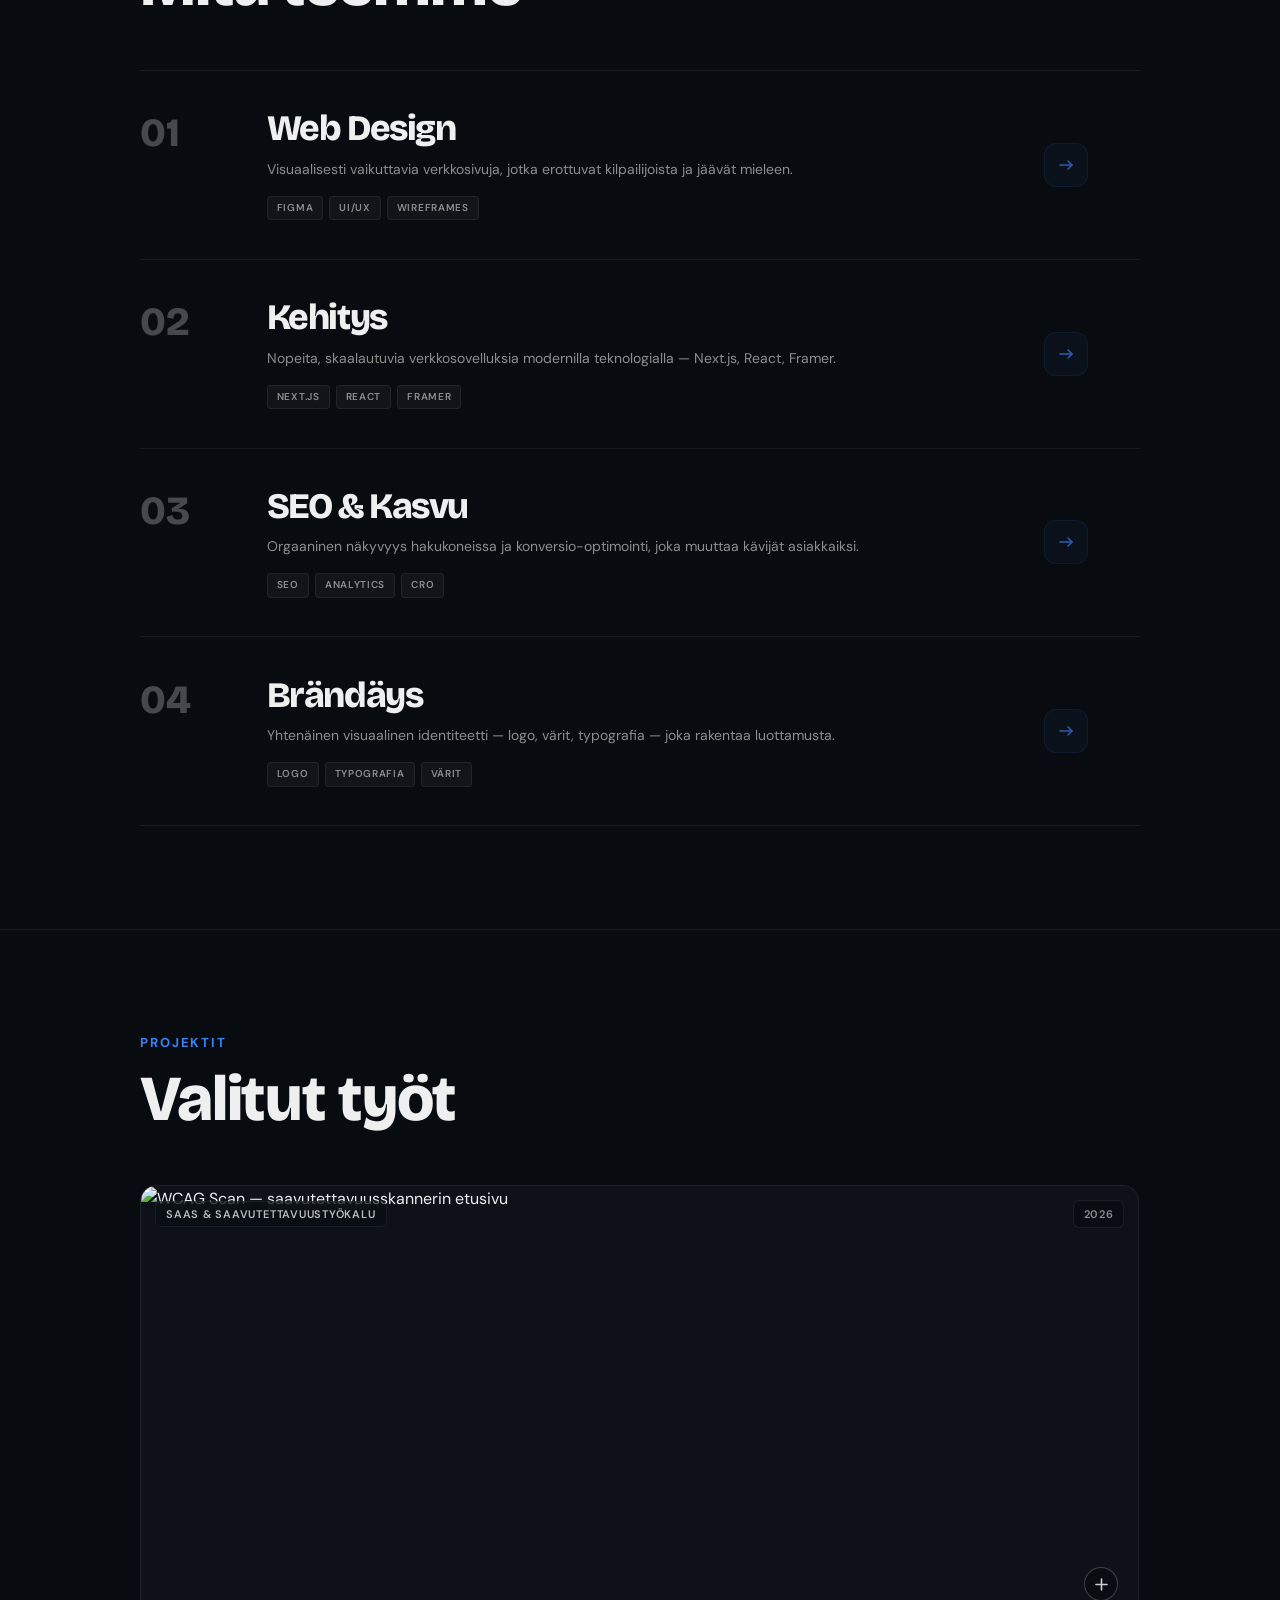
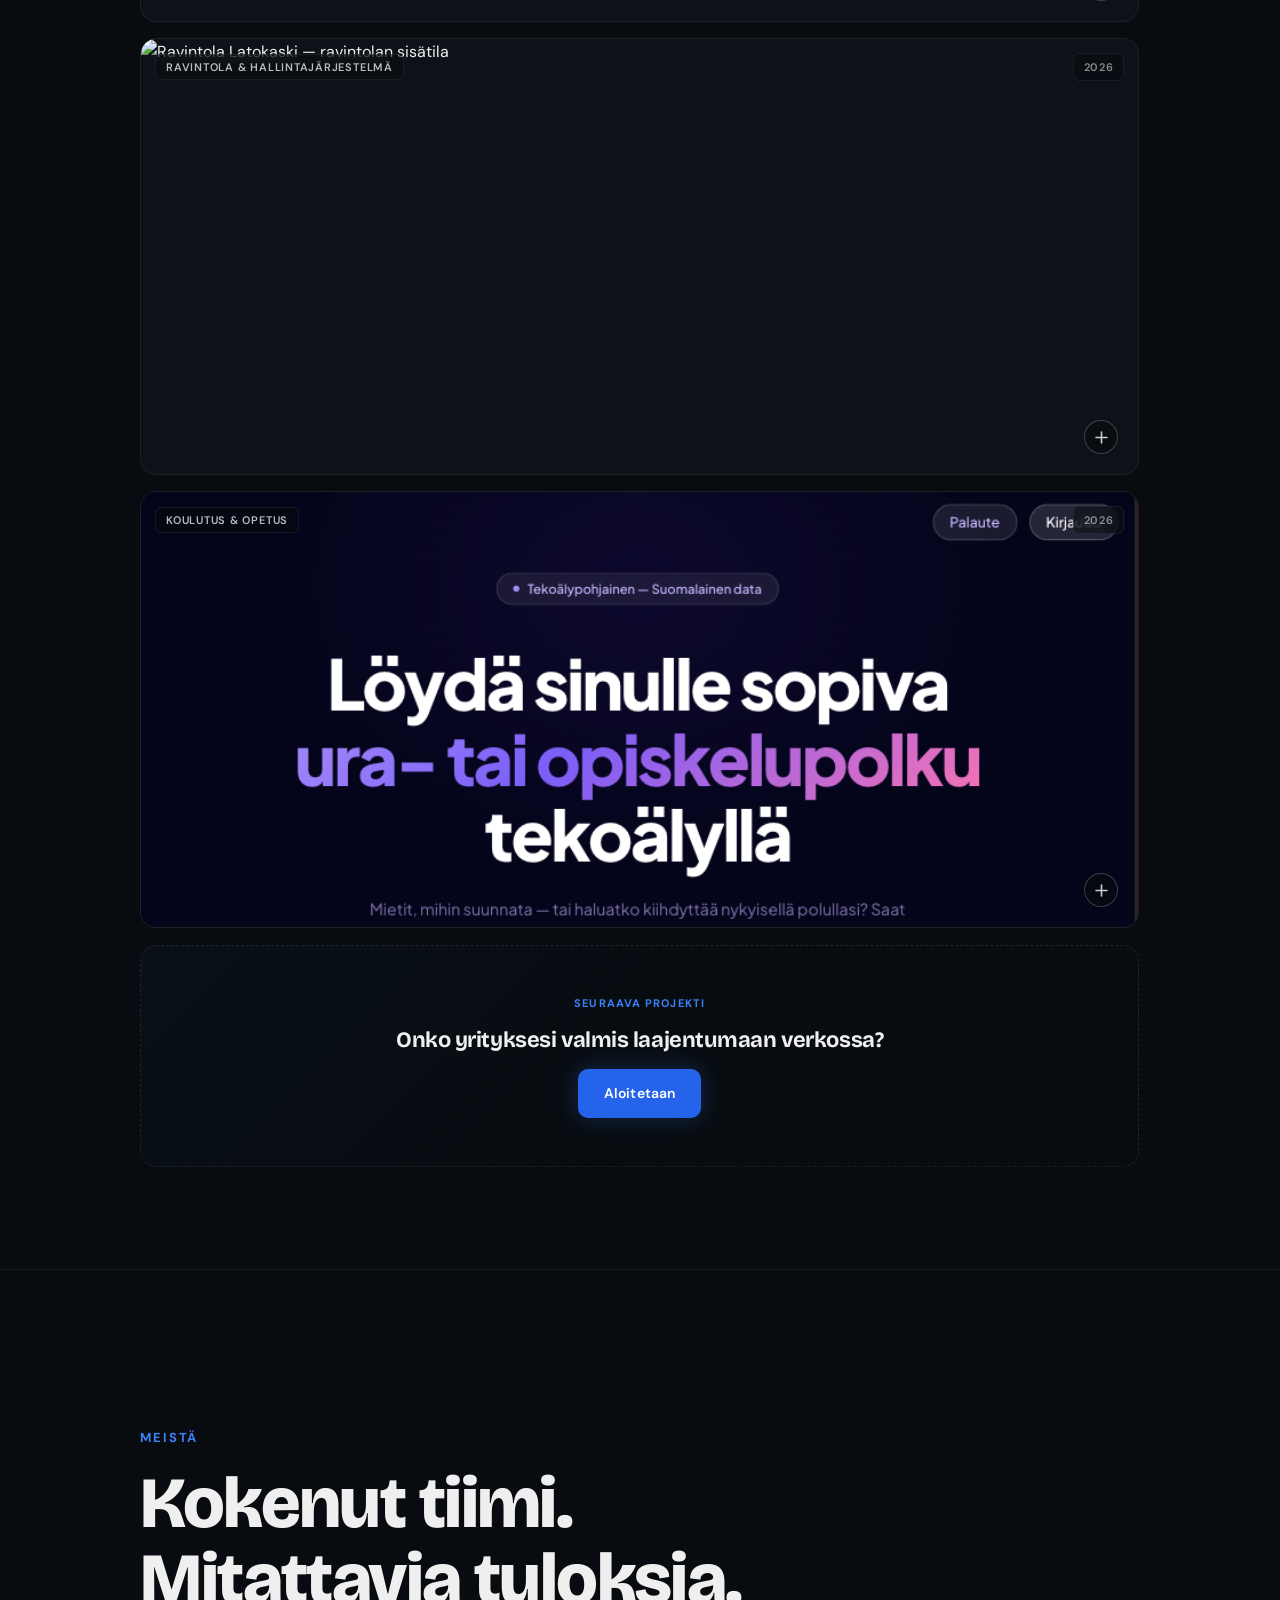
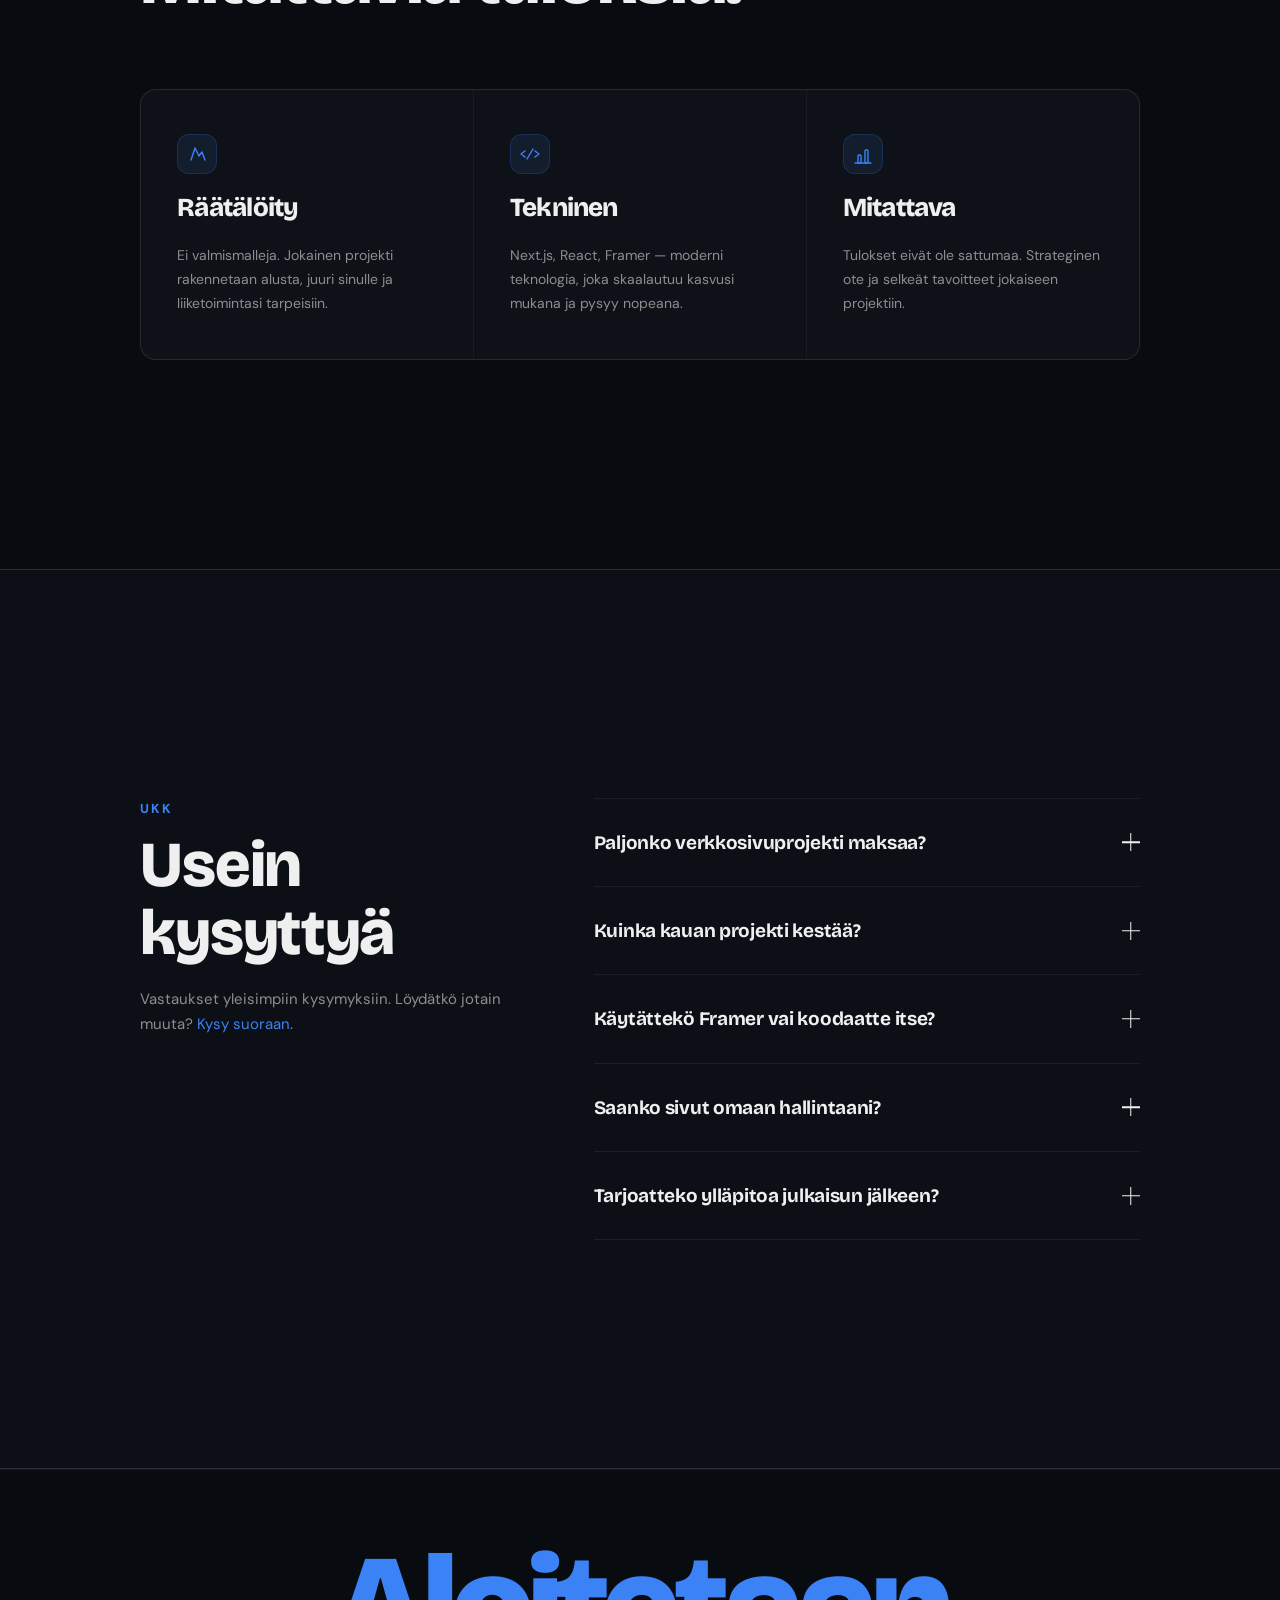
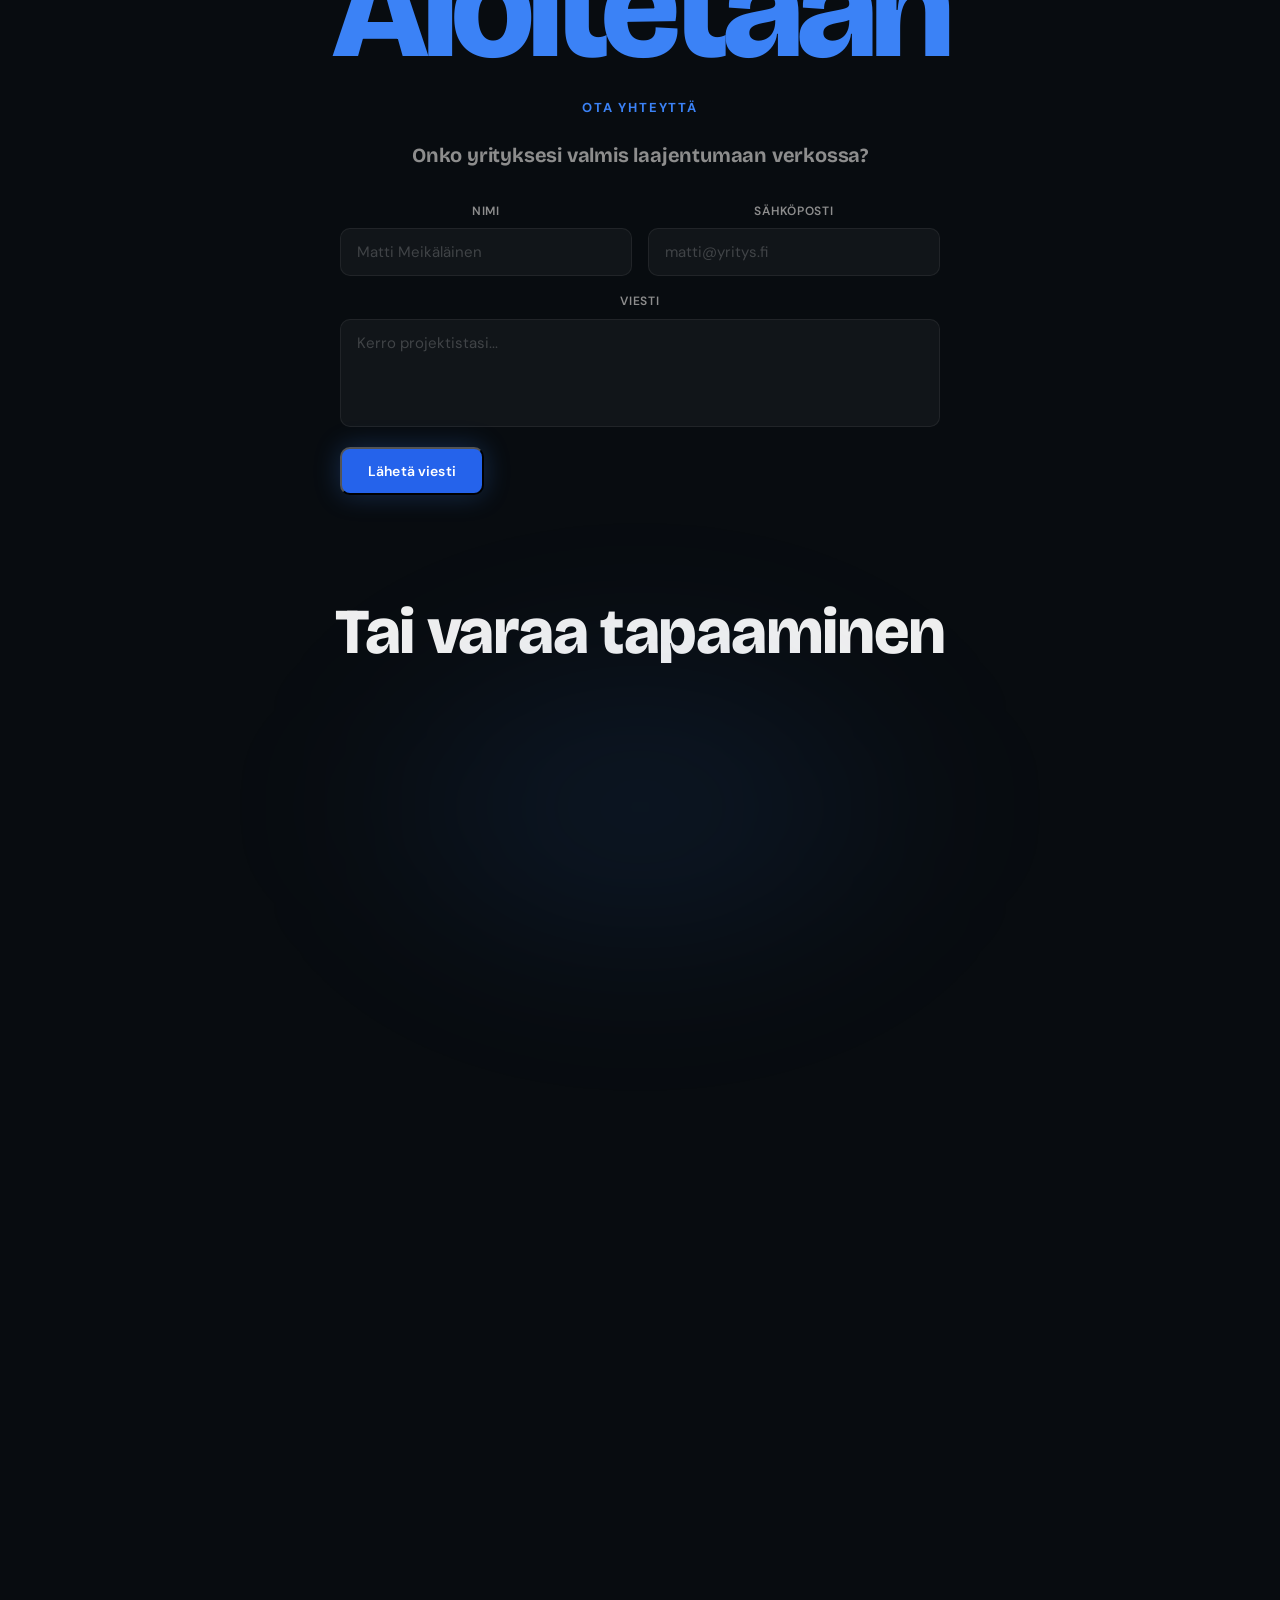
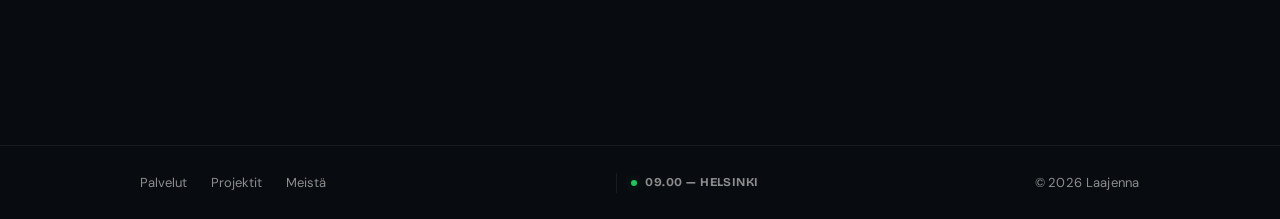
==== commit 8c15bc29: "Add service detail pages and portfolio card dropdowns" ====
--- a/index.html
+++ b/index.html
@@ -3,17 +3,13 @@
   <head>
     <meta charset="UTF-8" />
     <meta name="viewport" content="width=device-width, initial-scale=1.0" />
-    <!-- <meta
+    <meta
       name="description"
       content="Laajenna — Laadukkaita verkkosivuja, web-sovelluksia ja digitaalisia ratkaisuja suomalaisille yrityksille. Next.js, React, Framer. SEO-optimoitu. Aloita ilmaisen konsultaation kanssa."
-    /> -->
-    <meta
-      name="description"
-      content="Laajenna — kotisivut yrityksille ja nettisivut yrityksille. Edulliset kotisivut ja henkilöbrändi sivut suomalaisille yrityksille ja henkilöille."
     />
     <meta
       name="keywords"
-      content="Kotisivut yrityksille, Nettisivut yrityksille, Nettisivutyrityksille, Edulliset kotisivut yrityksille, kotisivut henkilöille, henkilöbrändi sivut, verkkosivut, web-kehitys, SEO, brändäys, UI/UX, Helsinki"
+      content="verkkosivut, web-kehitys, digitaaliset ratkaisut, Next.js, React, Framer, SEO, brändäys, UI/UX, Helsinki"
     />
     <meta name="theme-color" content="#080C10" />
     <meta
@@ -22,7 +18,7 @@
     />
     <meta name="author" content="Laajenna" />
     <title>
-      Laajenna — Nettisivut, Web-kehitys ja Digitaaliset Ratkaisut | Helsinki
+      Laajenna — Verkkosivut, Web-kehitys ja Digitaaliset Ratkaisut | Helsinki
     </title>
 
     <link rel="canonical" href="https://laajenna.fi/" />
@@ -62,7 +58,7 @@
     />
     <meta
       property="og:description"
-      content="Laajenna — kotisivut yrityksille, nettisivut yrityksille ja henkilöbrändi sivut. Edulliset kotisivut yrityksille ja kotisivut henkilöille. Ota yhteyttä aloittaaksesi projektin."
+      content="Laadukkaat verkkosivut ja digitaaliset ratkaisut suomalaisille yrityksille. Erikoistumme Next.js-kehitykseen, SEO-optimointiin ja brändäykseen. Aloita ilmaisen konsultaation kanssa."
     />
     <meta property="og:url" content="https://laajenna.fi/" />
     <meta property="og:image" content="https://laajenna.fi/img/og-image.png" />
@@ -78,7 +74,7 @@
     />
     <meta
       name="twitter:description"
-      content="Laajenna — kotisivut yrityksille, nettisivut yrityksille, edulliset kotisivut yrityksille ja henkilöbrändi sivut suomalaisille yrityksille."
+      content="Laadukkaat verkkosivut, Next.js-sovellukset ja digitaaliset ratkaisut suomalaisille yrityksille."
     />
     <meta name="twitter:image" content="https://laajenna.fi/img/og-image.png" />
     <meta
@@ -102,16 +98,7 @@
     <link
       href="https://fonts.googleapis.com/css2?family=Bricolage+Grotesque:opsz,wght@12..96,700;12..96,800&family=DM+Sans:ital,opsz,wght@0,9..40,300;0,9..40,400;0,9..40,500;0,9..40,600;1,9..40,300&display=swap"
       rel="stylesheet"
-      media="print"
-      onload="this.media = 'all'"
-      crossorigin="anonymous"
-    />
-    <noscript>
-      <link
-        rel="stylesheet"
-        href="https://fonts.googleapis.com/css2?family=Bricolage+Grotesque:opsz,wght@12..96,700;12..96,800&family=DM+Sans:ital,opsz,wght@0,9..40,300;0,9..40,400;0,9..40,500;0,9..40,600;1,9..40,300&display=swap"
-      />
-    </noscript>
+    />
     <link rel="stylesheet" href="styles.css?v=2" />
 
     <!-- JSON-LD: Comprehensive structured data -->
@@ -125,7 +112,7 @@
             "name": "Laajenna",
             "url": "https://laajenna.fi/",
             "logo": "https://laajenna.fi/img/og-image.png",
-            "description": "Kotisivut yrityksille, nettisivut yrityksille, kotisivut henkilöille ja henkilöbrändi sivut — digitaalisia ratkaisuja suomalaisille yrityksille",
+            "description": "Verkkosivuja ja digitaalisia ratkaisuja suomalaisille yrityksille",
             "email": "hei@laajenna.fi",
             "areaServed": "FI",
             "address": {
@@ -170,7 +157,7 @@
             "@id": "https://laajenna.fi/#website",
             "url": "https://laajenna.fi/",
             "name": "Laajenna",
-            "description": "Laajenna — kotisivut yrityksille, nettisivut yrityksille ja henkilöbrändi sivut. Edulliset kotisivut yrityksille ja kotisivut henkilöille.",
+            "description": "Digitaalisen kasvun kumppani",
             "publisher": {
               "@id": "https://laajenna.fi/#organization"
             },
@@ -257,7 +244,7 @@
     </script>
   </head>
   <body>
-    <!-- <a href="#main-content" class="skip-link">Siirry pääsisältöön</a> -->
+    <a href="#main-content" class="skip-link">Siirry pääsisältöön</a>
 
     <!-- ── Scroll Progress Bar ───────────────────────────── -->
     <div class="scroll-progress" id="scrollProgress" aria-hidden="true"></div>
@@ -448,7 +435,7 @@
                 ]
               }
             </script>
-            <div class="service-row reveal-up" data-delay="0">
+            <a href="web-design.html" class="service-row reveal-up" data-delay="0">
               <span class="svc-num" aria-hidden="true">01</span>
               <div class="svc-name">
                 <h3>Web Design</h3>
@@ -462,27 +449,13 @@
               </div>
               <span class="svc-icon" aria-hidden="true">
                 <svg width="20" height="20" viewBox="0 0 20 20" fill="none">
-                  <rect
-                    x="1.5"
-                    y="3.5"
-                    width="17"
-                    height="13"
-                    rx="2"
-                    stroke="currentColor"
-                    stroke-width="1.4"
-                  />
-                  <path
-                    d="M1.5 7.5h17"
-                    stroke="currentColor"
-                    stroke-width="1.4"
-                  />
-                  <circle cx="4.5" cy="5.5" r=".75" fill="currentColor" />
-                  <circle cx="7" cy="5.5" r=".75" fill="currentColor" />
+                  <path d="M4 10h12" stroke="currentColor" stroke-width="1.5" stroke-linecap="round"/>
+                  <path d="M12 6l4 4-4 4" stroke="currentColor" stroke-width="1.5" stroke-linecap="round" stroke-linejoin="round"/>
                 </svg>
               </span>
-            </div>
-
-            <div class="service-row reveal-up" data-delay="1">
+            </a>
+
+            <a href="kehitys.html" class="service-row reveal-up" data-delay="1">
               <span class="svc-num" aria-hidden="true">02</span>
               <div class="svc-name">
                 <h3>Kehitys</h3>
@@ -496,34 +469,13 @@
               </div>
               <span class="svc-icon" aria-hidden="true">
                 <svg width="20" height="20" viewBox="0 0 20 20" fill="none">
-                  <polyline
-                    points="6,7 2,10 6,13"
-                    stroke="currentColor"
-                    stroke-width="1.4"
-                    stroke-linecap="round"
-                    stroke-linejoin="round"
-                  />
-                  <polyline
-                    points="14,7 18,10 14,13"
-                    stroke="currentColor"
-                    stroke-width="1.4"
-                    stroke-linecap="round"
-                    stroke-linejoin="round"
-                  />
-                  <line
-                    x1="12"
-                    y1="5"
-                    x2="8"
-                    y2="15"
-                    stroke="currentColor"
-                    stroke-width="1.4"
-                    stroke-linecap="round"
-                  />
+                  <path d="M4 10h12" stroke="currentColor" stroke-width="1.5" stroke-linecap="round"/>
+                  <path d="M12 6l4 4-4 4" stroke="currentColor" stroke-width="1.5" stroke-linecap="round" stroke-linejoin="round"/>
                 </svg>
               </span>
-            </div>
-
-            <div class="service-row reveal-up" data-delay="2">
+            </a>
+
+            <a href="seo-kasvu.html" class="service-row reveal-up" data-delay="2">
               <span class="svc-num" aria-hidden="true">03</span>
               <div class="svc-name">
                 <h3>SEO &amp; Kasvu</h3>
@@ -537,25 +489,13 @@
               </div>
               <span class="svc-icon" aria-hidden="true">
                 <svg width="20" height="20" viewBox="0 0 20 20" fill="none">
-                  <polyline
-                    points="2,14 7,9 11,12 18,5"
-                    stroke="currentColor"
-                    stroke-width="1.4"
-                    stroke-linecap="round"
-                    stroke-linejoin="round"
-                  />
-                  <polyline
-                    points="14,5 18,5 18,9"
-                    stroke="currentColor"
-                    stroke-width="1.4"
-                    stroke-linecap="round"
-                    stroke-linejoin="round"
-                  />
+                  <path d="M4 10h12" stroke="currentColor" stroke-width="1.5" stroke-linecap="round"/>
+                  <path d="M12 6l4 4-4 4" stroke="currentColor" stroke-width="1.5" stroke-linecap="round" stroke-linejoin="round"/>
                 </svg>
               </span>
-            </div>
-
-            <div class="service-row reveal-up" data-delay="3">
+            </a>
+
+            <a href="brandays.html" class="service-row reveal-up" data-delay="3">
               <span class="svc-num" aria-hidden="true">04</span>
               <div class="svc-name">
                 <h3>Brändäys</h3>
@@ -569,15 +509,11 @@
               </div>
               <span class="svc-icon" aria-hidden="true">
                 <svg width="20" height="20" viewBox="0 0 20 20" fill="none">
-                  <path
-                    d="M10 2 L12 8 L18 10 L12 12 L10 18 L8 12 L2 10 L8 8 Z"
-                    stroke="currentColor"
-                    stroke-width="1.4"
-                    stroke-linejoin="round"
-                  />
+                  <path d="M4 10h12" stroke="currentColor" stroke-width="1.5" stroke-linecap="round"/>
+                  <path d="M12 6l4 4-4 4" stroke="currentColor" stroke-width="1.5" stroke-linecap="round" stroke-linejoin="round"/>
                 </svg>
               </span>
-            </div>
+            </a>
           </div>
         </div>
       </section>
@@ -645,91 +581,102 @@
                 ]
               }
             </script>
-            <!-- Large card: wcag-scan.com (featured) -->
-            <div
-              class="portfolio-card portfolio-large reveal-up"
-              data-delay="0"
-            >
+            <!-- Card: wcag-scan.com -->
+            <div class="portfolio-card portfolio-large reveal-up" data-delay="0">
               <div class="portfolio-img">
-                <img
-                  src="img/wcag-scan.png"
-                  alt="WCAG Scan — saavutettavuusskannerin etusivu"
-                  title="WCAG Scan saavutettavuustyökalu etusivu"
-                  loading="lazy"
-                  decoding="async"
-                  width="800"
-                  height="600"
-                />
+                <img src="img/wcag-scan.png" alt="WCAG Scan — saavutettavuusskannerin etusivu" title="WCAG Scan saavutettavuustyökalu etusivu" loading="lazy" width="800" height="600" />
               </div>
               <div class="portfolio-label-top">
-                <span class="portfolio-cat"
-                  >SaaS &amp; Saavutettavuustyökalu</span
-                >
+                <span class="portfolio-cat">SaaS &amp; Saavutettavuustyökalu</span>
               </div>
               <div class="portfolio-overlay">
                 <div class="portfolio-info">
                   <h3>WCAG Scan</h3>
                   <p>Automaattinen WCAG 2.x -tarkistustyökalu verkkosivuille</p>
-                  <a
-                    href="https://wcag-scan.com"
-                    class="portfolio-link"
-                    target="_blank"
-                    rel="noopener"
-                    aria-label="wcag-scan.com (avautuu uudessa välilehdessä)"
-                    >wcag-scan.com</a
-                  >
+                  <a href="https://wcag-scan.com" class="portfolio-link" target="_blank" rel="noopener" aria-label="wcag-scan.com (avautuu uudessa välilehdessä)">wcag-scan.com</a>
                 </div>
               </div>
               <span class="portfolio-year-badge">2026</span>
-            </div>
-
-            <!-- Small card: Ravintola Latokaski -->
-            <div class="portfolio-card reveal-up" data-delay="1">
+              <button class="portfolio-detail-btn" aria-expanded="false" aria-label="Näytä projektin tiedot">
+                <svg width="13" height="13" viewBox="0 0 13 13" fill="none" aria-hidden="true"><path d="M6.5 1v11M1 6.5h11" stroke="currentColor" stroke-width="1.6" stroke-linecap="round"/></svg>
+              </button>
+              <div class="portfolio-detail-panel" aria-hidden="true">
+                <div class="pdp-topbar">
+                  <span class="portfolio-cat">SaaS &amp; Saavutettavuustyökalu</span>
+                  <button class="pdp-close" aria-label="Sulje">
+                    <svg width="12" height="12" viewBox="0 0 12 12" fill="none" aria-hidden="true"><path d="M1 1l10 10M11 1L1 11" stroke="currentColor" stroke-width="1.5" stroke-linecap="round"/></svg>
+                  </button>
+                </div>
+                <div class="pdp-main">
+                  <div class="pdp-info">
+                    <h3 class="pdp-title">WCAG Scan</h3>
+                    <p class="pdp-desc">Automaattinen WCAG 2.x -tarkistustyökalu, joka skannaa minkä tahansa verkkosivuston saavutettavuusvirheet hetkessä ja tuottaa selkeän raportin korjaustoimenpiteineen. Rakennettu SaaS-mallilla, kuukausitilaus Stripellä.</p>
+                    <ul class="pdp-services">
+                      <li>UI/UX-suunnittelu ja tummateemainen dashboard</li>
+                      <li>Next.js-pohjainen skannausmoottori</li>
+                      <li>Stripe-tilausjärjestelmä ja käyttäjäautentikointi</li>
+                      <li>Hybridi-infra: palvelin Railway:lla, frontend Vercelissä</li>
+                    </ul>
+                    <a href="https://wcag-scan.com" class="pdp-ext-link" target="_blank" rel="noopener">wcag-scan.com &rarr;</a>
+                  </div>
+                  <div class="pdp-meta">
+                    <div class="svc-tags"><span>Next.js</span><span>TypeScript</span><span>Stripe</span><span>Railway</span><span>Vercel</span></div>
+                    <span class="pdp-year">2026</span>
+                  </div>
+                </div>
+              </div>
+            </div>
+
+            <!-- Card: Ravintola Latokaski -->
+            <div class="portfolio-card portfolio-large reveal-up" data-delay="1">
               <div class="portfolio-img">
-                <img
-                  src="img/ravintola.webp"
-                  alt="Ravintola Latokaski — ravintolan sisätila"
-                  title="Ravintola Latokaski verkkosivut ja hallintajärjestelmä"
-                  loading="lazy"
-                  decoding="async"
-                  width="800"
-                  height="600"
-                />
+                <img src="img/ravintola.webp" alt="Ravintola Latokaski — ravintolan sisätila" title="Ravintola Latokaski verkkosivut ja hallintajärjestelmä" loading="lazy" width="800" height="600" />
               </div>
               <div class="portfolio-label-top">
-                <span class="portfolio-cat"
-                  >Ravintola &amp; Hallintajärjestelmä</span
-                >
+                <span class="portfolio-cat">Ravintola &amp; Hallintajärjestelmä</span>
               </div>
               <div class="portfolio-overlay">
                 <div class="portfolio-info">
                   <h3>Ravintola Latokaski</h3>
                   <p>Verkkosivut, brändäys &amp; tilausjärjestelmä</p>
-                  <a
-                    href="https://ravintolalatokaski.fi"
-                    class="portfolio-link"
-                    target="_blank"
-                    rel="noopener"
-                    aria-label="ravintolalatokaski.fi (avautuu uudessa välilehdessä)"
-                    >ravintolalatokaski.fi</a
-                  >
+                  <a href="https://ravintolalatokaski.fi" class="portfolio-link" target="_blank" rel="noopener" aria-label="ravintolalatokaski.fi (avautuu uudessa välilehdessä)">ravintolalatokaski.fi</a>
                 </div>
               </div>
               <span class="portfolio-year-badge">2026</span>
-            </div>
-
-            <!-- Small card: Urapolku -->
-            <div class="portfolio-card reveal-up" data-delay="2">
+              <button class="portfolio-detail-btn" aria-expanded="false" aria-label="Näytä projektin tiedot">
+                <svg width="13" height="13" viewBox="0 0 13 13" fill="none" aria-hidden="true"><path d="M6.5 1v11M1 6.5h11" stroke="currentColor" stroke-width="1.6" stroke-linecap="round"/></svg>
+              </button>
+              <div class="portfolio-detail-panel" aria-hidden="true">
+                <div class="pdp-topbar">
+                  <span class="portfolio-cat">Ravintola &amp; Hallintajärjestelmä</span>
+                  <button class="pdp-close" aria-label="Sulje">
+                    <svg width="12" height="12" viewBox="0 0 12 12" fill="none" aria-hidden="true"><path d="M1 1l10 10M11 1L1 11" stroke="currentColor" stroke-width="1.5" stroke-linecap="round"/></svg>
+                  </button>
+                </div>
+                <div class="pdp-main">
+                  <div class="pdp-info">
+                    <h3 class="pdp-title">Ravintola Latokaski</h3>
+                    <p class="pdp-desc">Täydellinen digitaalinen paketti helsinkiläiselle ravintolalle. Projekti kattoi brändäyksen nollasta, verkkosivujen suunnittelun ja toteutuksen sekä räätälöidyn hallintajärjestelmän varauksia ja menuja varten.</p>
+                    <ul class="pdp-services">
+                      <li>Brändi-identiteetti: logo, väripaletti ja typografia</li>
+                      <li>Responsiiviset verkkosivut menu- ja varausnäkymillä</li>
+                      <li>Räätälöity sisällönhallintajärjestelmä henkilökunnalle</li>
+                      <li>Paikallinen SEO-optimointi Helsingin alueelle</li>
+                    </ul>
+                    <a href="https://ravintolalatokaski.fi" class="pdp-ext-link" target="_blank" rel="noopener">ravintolalatokaski.fi &rarr;</a>
+                  </div>
+                  <div class="pdp-meta">
+                    <div class="svc-tags"><span>Web Design</span><span>Brändäys</span><span>Hallintajärjestelmä</span><span>SEO</span></div>
+                    <span class="pdp-year">2026</span>
+                  </div>
+                </div>
+              </div>
+            </div>
+
+            <!-- Card: Urapolku -->
+            <div class="portfolio-card portfolio-large reveal-up" data-delay="2">
               <div class="portfolio-img">
-                <img
-                  src="img/urapolku-2.png"
-                  alt="Urapolku Oy — verkkosovelluksen etusivu"
-                  title="Urapolku verkkosovellus koulutus ja opetus"
-                  loading="lazy"
-                  decoding="async"
-                  width="800"
-                  height="600"
-                />
+                <img src="img/urapolku-2.png" alt="Urapolku Oy — verkkosovelluksen etusivu" title="Urapolku verkkosovellus koulutus ja opetus" loading="lazy" width="800" height="600" />
               </div>
               <div class="portfolio-label-top">
                 <span class="portfolio-cat">Koulutus &amp; Opetus</span>
@@ -738,17 +685,38 @@
                 <div class="portfolio-info">
                   <h3>Urapolku Oy</h3>
                   <p>Löydä oma ura- tai opiskelupolku tekoälyn avulla</p>
-                  <a
-                    href="https://urapolku.fi"
-                    class="portfolio-link"
-                    target="_blank"
-                    rel="noopener"
-                    aria-label="urapolku.fi (avautuu uudessa välilehdessä)"
-                    >urapolku.fi</a
-                  >
+                  <a href="https://urapolku.fi" class="portfolio-link" target="_blank" rel="noopener" aria-label="urapolku.fi (avautuu uudessa välilehdessä)">urapolku.fi</a>
                 </div>
               </div>
               <span class="portfolio-year-badge">2026</span>
+              <button class="portfolio-detail-btn" aria-expanded="false" aria-label="Näytä projektin tiedot">
+                <svg width="13" height="13" viewBox="0 0 13 13" fill="none" aria-hidden="true"><path d="M6.5 1v11M1 6.5h11" stroke="currentColor" stroke-width="1.6" stroke-linecap="round"/></svg>
+              </button>
+              <div class="portfolio-detail-panel" aria-hidden="true">
+                <div class="pdp-topbar">
+                  <span class="portfolio-cat">Koulutus &amp; Opetus</span>
+                  <button class="pdp-close" aria-label="Sulje">
+                    <svg width="12" height="12" viewBox="0 0 12 12" fill="none" aria-hidden="true"><path d="M1 1l10 10M11 1L1 11" stroke="currentColor" stroke-width="1.5" stroke-linecap="round"/></svg>
+                  </button>
+                </div>
+                <div class="pdp-main">
+                  <div class="pdp-info">
+                    <h3 class="pdp-title">Urapolku Oy</h3>
+                    <p class="pdp-desc">AI-pohjainen verkkosovellus, joka auttaa käyttäjiä löytämään sopivan ura- tai opiskelupolun. Tekoäly analysoi käyttäjän taustan ja tuottaa personoidut suositukset. Koko infrastruktuuri pyörii AWS:ssä.</p>
+                    <ul class="pdp-services">
+                      <li>UI/UX-suunnittelu käyttäjäpolkuineen ja onboarding-flow</li>
+                      <li>JavaScript-pohjainen frontend</li>
+                      <li>AI-integraatio personoiduille ura- ja koulutussuosituksille</li>
+                      <li>Koko infrastruktuuri AWS-pilvipalvelussa</li>
+                    </ul>
+                    <a href="https://urapolku.fi" class="pdp-ext-link" target="_blank" rel="noopener">urapolku.fi &rarr;</a>
+                  </div>
+                  <div class="pdp-meta">
+                    <div class="svc-tags"><span>JavaScript</span><span>AI</span><span>AWS</span></div>
+                    <span class="pdp-year">2026</span>
+                  </div>
+                </div>
+              </div>
             </div>
 
             <!-- Full-width CTA card -->
@@ -1113,57 +1081,25 @@
             </form>
           </div>
 
-          <!-- TODO: contact card -->
-          <div
-            class="portfolio-card portfolio-next reveal-up contact-card"
-            data-delay="3"
-          >
-            <div class="contact-card-profile-info">
-              <div class="contact-card-img">
-                <img
-                  src="/img/Adem.png"
-                  alt="Adem Ottoman"
-                  loading="lazy"
-                  decoding="async"
-                  width="1769"
-                  height="1769"
-                />
-              </div>
-              <div>
-                <h2>Adem Ottoman</h2>
-                <p class="contact-card-title">CO-FOUNDER, CEO</p>
-              </div>
-            </div>
-            <div class="contact-card-details">
-              <ul>
-                <li>
-                  <img src="/img/phone-icon.svg" alt="Puhelin" />
-                  <a href="tel:+358458525020">+358 45 852 5020</a>
-                </li>
-                <li>
-                  <img src="/img/mail-icon.svg" alt="Sähköposti" />
-                  <a href="mailto:adem@laajenna.fi">adem@laajenna.fi</a>
-                </li>
-              </ul>
-            </div>
-          </div>
-
-          <div>
+          <div id="varaa-tapaaminen">
             <br />
             <br />
 
             <h3 class="section-title book-time-title">Tai varaa tapaaminen</h3>
+            <!-- Calendly inline widget begin -->
             <div
-              id="calendlyWidget"
               class="calendly-inline-widget"
               data-url="https://calendly.com/hei-laajenna/30min"
               style="min-width: 320px; height: 100vh"
-            >
-              <p class="calendly-placeholder">
-                Avaa varauskalenteri tarvittaessa.
-              </p>
-            </div>
-          </div>
+            ></div>
+            <script
+              type="text/javascript"
+              src="https://assets.calendly.com/assets/external/widget.js"
+              async
+            ></script>
+          </div>
+
+          <!-- Calendly inline widget end -->
 
           <!-- Calendly badge widget begin -->
           <!-- <link
--- a/styles.css
+++ b/styles.css
@@ -63,7 +63,12 @@
   scroll-behavior: smooth;
   -webkit-font-smoothing: antialiased;
   -moz-osx-font-smoothing: grayscale;
+  opacity: 0;
+  transition: opacity 0.5s ease;
   overflow-x: hidden;
+}
+html.ready {
+  opacity: 1;
 }
 
 body {
@@ -411,15 +416,12 @@
   font-size: 14px;
   font-weight: 600;
   letter-spacing: 0.01em;
-  border: none;
   transition:
     transform 0.28s var(--ease),
     box-shadow 0.28s var(--ease),
     background 0.2s,
     border-color 0.2s,
     color 0.2s;
-
-  cursor: pointer;
 }
 .btn-primary {
   background: #2563eb;
@@ -645,7 +647,7 @@
   border-bottom: 1px solid var(--border);
   position: relative;
   overflow: hidden;
-  cursor: default;
+  cursor: pointer;
   transition: background 0.3s;
 }
 
@@ -847,6 +849,169 @@
   border: 1px solid var(--border);
 }
 
+/* ── Portfolio detail panel ──────────────────────────────── */
+.portfolio-detail-btn {
+  position: absolute;
+  bottom: clamp(14px, 2vw, 20px);
+  right: clamp(14px, 2vw, 20px);
+  z-index: 4;
+  width: 34px;
+  height: 34px;
+  border-radius: 50%;
+  border: 1px solid rgba(255, 255, 255, 0.22);
+  background: rgba(8, 12, 16, 0.68);
+  backdrop-filter: blur(10px);
+  -webkit-backdrop-filter: blur(10px);
+  color: rgba(255, 255, 255, 0.8);
+  display: flex;
+  align-items: center;
+  justify-content: center;
+  cursor: pointer;
+  transition:
+    border-color 0.2s,
+    background 0.2s,
+    color 0.2s;
+}
+.portfolio-detail-btn:hover {
+  border-color: var(--accent);
+  background: rgba(59, 130, 246, 0.15);
+  color: var(--accent);
+}
+.portfolio-card.detail-open .portfolio-detail-btn {
+  opacity: 0;
+  pointer-events: none;
+}
+
+.portfolio-detail-panel {
+  position: absolute;
+  inset: 0;
+  z-index: 3;
+  background: rgba(8, 12, 16, 0.97);
+  transform: translateY(100%);
+  transition: transform 0.44s var(--ease);
+  display: flex;
+  flex-direction: column;
+  justify-content: space-between;
+  padding: clamp(16px, 2.5vw, 28px);
+  overflow: hidden;
+}
+.portfolio-card.detail-open .portfolio-detail-panel {
+  transform: translateY(0);
+}
+.portfolio-card.detail-open {
+  transform: none !important;
+  transition: none !important;
+}
+
+.pdp-topbar {
+  display: flex;
+  align-items: center;
+  justify-content: space-between;
+  gap: 12px;
+}
+
+.pdp-close {
+  background: transparent;
+  border: 1px solid var(--border);
+  border-radius: 50%;
+  width: 30px;
+  height: 30px;
+  display: flex;
+  align-items: center;
+  justify-content: center;
+  cursor: pointer;
+  color: var(--text-muted);
+  flex-shrink: 0;
+  transition: border-color 0.2s, color 0.2s;
+}
+.pdp-close:hover {
+  border-color: rgba(255, 255, 255, 0.4);
+  color: var(--text);
+}
+
+.pdp-main {
+  display: grid;
+  grid-template-columns: 1fr auto;
+  gap: clamp(16px, 3vw, 48px);
+  align-items: end;
+}
+@media (max-width: 540px) {
+  .pdp-main { grid-template-columns: 1fr; gap: 14px; }
+}
+
+.pdp-title {
+  font-family: var(--font-head);
+  font-size: clamp(24px, 4vw, 52px);
+  font-weight: 800;
+  letter-spacing: -0.04em;
+  line-height: 0.96;
+  margin-bottom: clamp(8px, 1.2vw, 14px);
+  color: var(--text);
+}
+.pdp-desc {
+  font-size: clamp(12px, 1.1vw, 14px);
+  color: var(--text-muted);
+  line-height: 1.65;
+  margin-bottom: clamp(12px, 1.5vw, 20px);
+  max-width: 50ch;
+}
+.pdp-services {
+  list-style: none;
+  display: flex;
+  flex-direction: column;
+  gap: 6px;
+  margin-bottom: clamp(14px, 1.8vw, 20px);
+}
+.pdp-services li {
+  font-size: clamp(12px, 1.1vw, 13px);
+  color: var(--text-muted);
+  display: flex;
+  gap: 9px;
+  align-items: flex-start;
+  line-height: 1.4;
+}
+.pdp-services li::before {
+  content: "—";
+  color: var(--accent);
+  font-size: 11px;
+  flex-shrink: 0;
+  margin-top: 1px;
+}
+
+.pdp-ext-link {
+  font-size: 12px;
+  font-weight: 600;
+  color: var(--accent);
+  letter-spacing: 0.04em;
+  text-decoration: none;
+  display: inline-flex;
+  align-items: center;
+  gap: 5px;
+  transition: gap 0.2s var(--ease);
+}
+.pdp-ext-link:hover { gap: 9px; }
+
+.pdp-meta {
+  display: flex;
+  flex-direction: column;
+  align-items: flex-end;
+  gap: 12px;
+}
+@media (max-width: 540px) {
+  .pdp-meta { align-items: flex-start; flex-direction: row; flex-wrap: wrap; }
+}
+
+.pdp-year {
+  font-size: 11px;
+  font-weight: 600;
+  letter-spacing: 0.06em;
+  color: var(--text-muted);
+  background: rgba(255, 255, 255, 0.05);
+  border: 1px solid var(--border);
+  padding: 4px 10px;
+  border-radius: 6px;
+}
+
 /* "Seuraava projekti" card — full-width banner */
 .portfolio-next {
   display: flex;
@@ -858,6 +1023,7 @@
     rgba(59, 130, 246, 0.04) 0%,
     transparent 60%
   );
+  cursor: default;
   transition:
     border-color 0.3s,
     background 0.3s;
@@ -1027,16 +1193,18 @@
   align-items: center;
   justify-content: center;
   color: var(--accent);
-  opacity: 0.45;
+  opacity: 0.7;
   pointer-events: none;
   flex-shrink: 0;
   transition:
     opacity 0.3s var(--ease),
-    background 0.3s var(--ease);
+    background 0.3s var(--ease),
+    transform 0.35s var(--ease);
 }
 .service-row:hover .svc-icon {
   opacity: 1;
-  background: rgba(59, 130, 246, 0.15);
+  background: rgba(59, 130, 246, 0.18);
+  transform: translateY(-50%) translateX(4px);
 }
 .svc-icon svg {
   width: 20px;
@@ -1500,51 +1668,6 @@
   color: #ef4444;
 }
 
-/* contact card */
-.contact-card {
-  max-width: 600px;
-  margin: 0 auto;
-  margin-top: 50px;
-  padding: 32px 20px;
-  border-style: solid !important;
-  font-family: var(--font-head);
-  text-align: left;
-  display: flex;
-  justify-content: space-around;
-}
-
-.contact-card-profile-info {
-  display: flex;
-  align-items: center;
-  gap: 20px;
-}
-
-.contact-card-title {
-  font-size: 0.8rem;
-  color: var(--accent);
-}
-
-.contact-card-img img {
-  width: 120px;
-  height: 120px;
-  border-radius: 50%;
-  object-fit: cover;
-  object-position: center;
-}
-
-.contact-card-details ul {
-  display: flex;
-  flex-direction: column;
-  gap: 8px;
-}
-
-.contact-card-details ul li {
-  list-style: none;
-  display: flex;
-  align-items: center;
-  gap: 8px;
-}
-
 @media (max-width: 600px) {
   .form-row {
     grid-template-columns: 1fr;
@@ -1552,19 +1675,6 @@
   .form-footer {
     flex-direction: column;
     align-items: stretch;
-  }
-
-  .contact-card {
-    flex-direction: column;
-    text-align: center;
-    gap: 20px;
-    padding: 40px 0;
-    margin-top: 35px;
-  }
-
-  .contact-card-profile-info {
-    flex-direction: column;
-    gap: 12px;
   }
 }
 
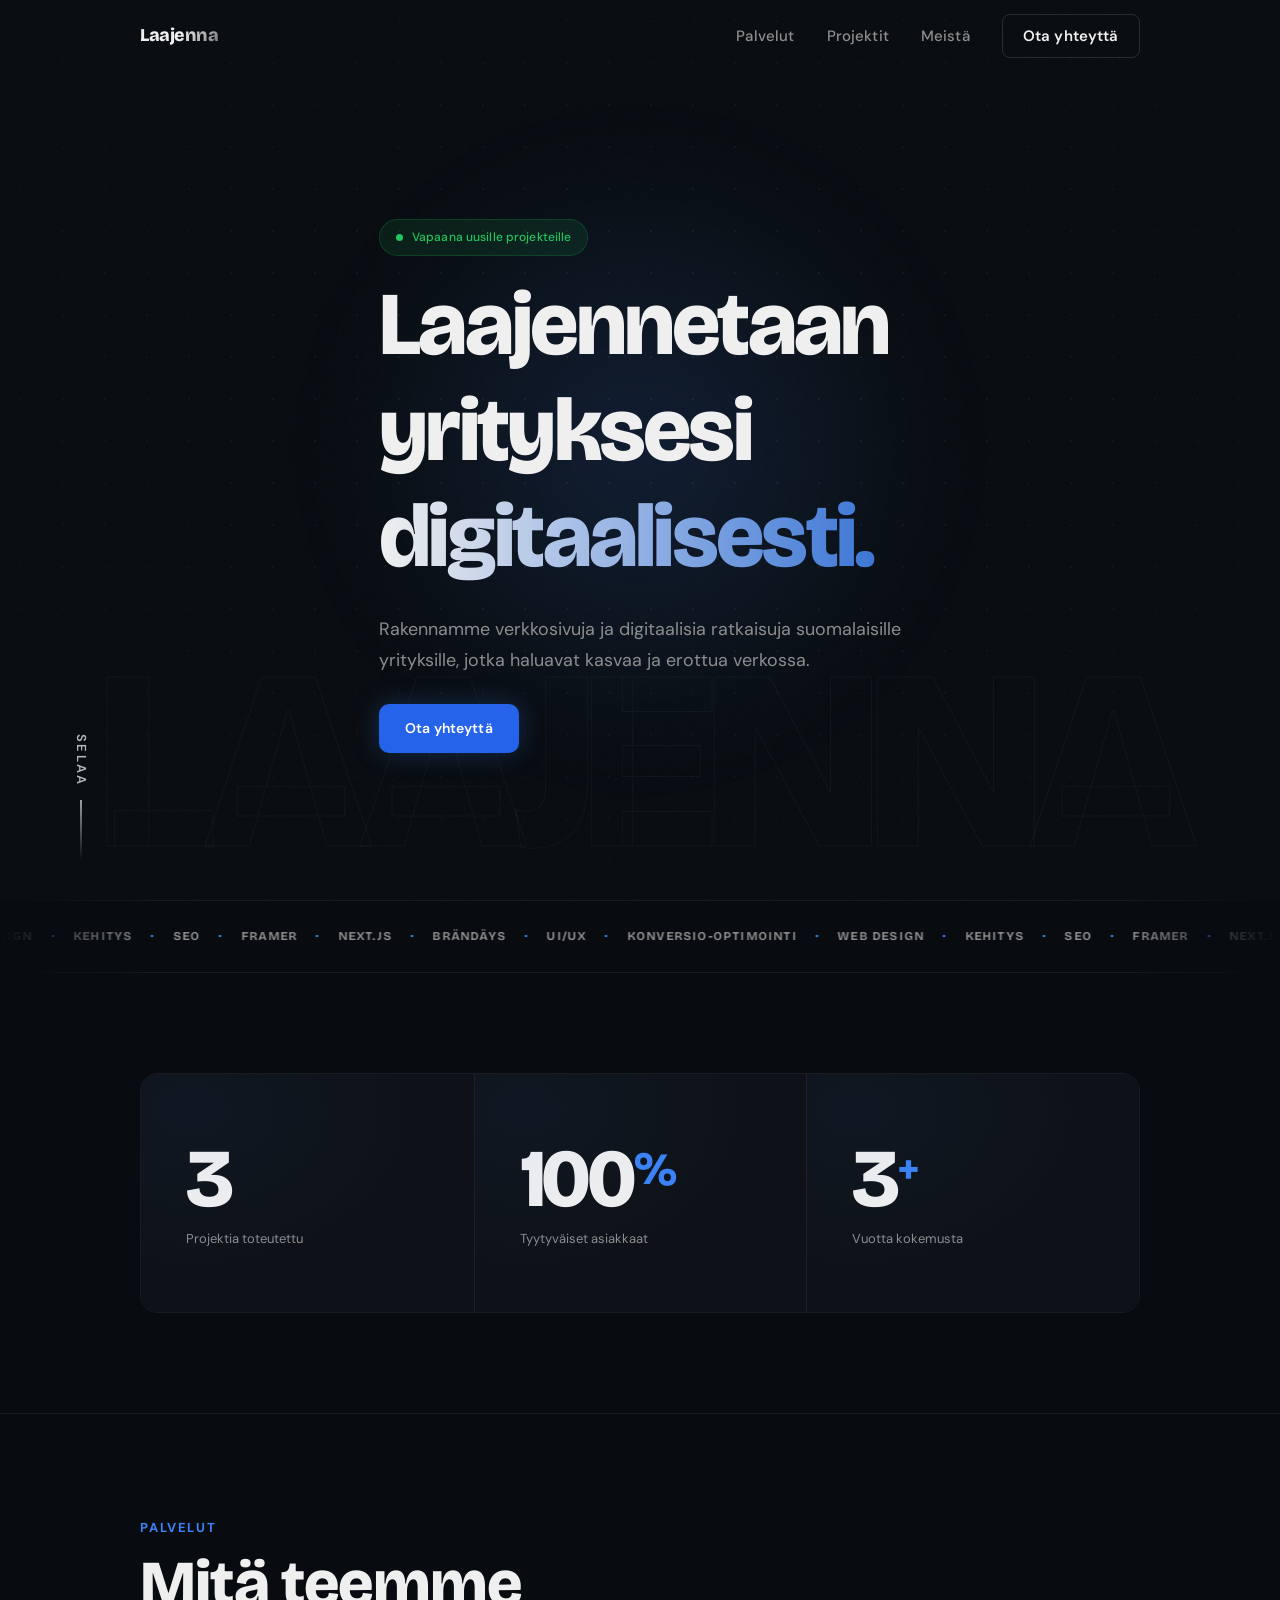
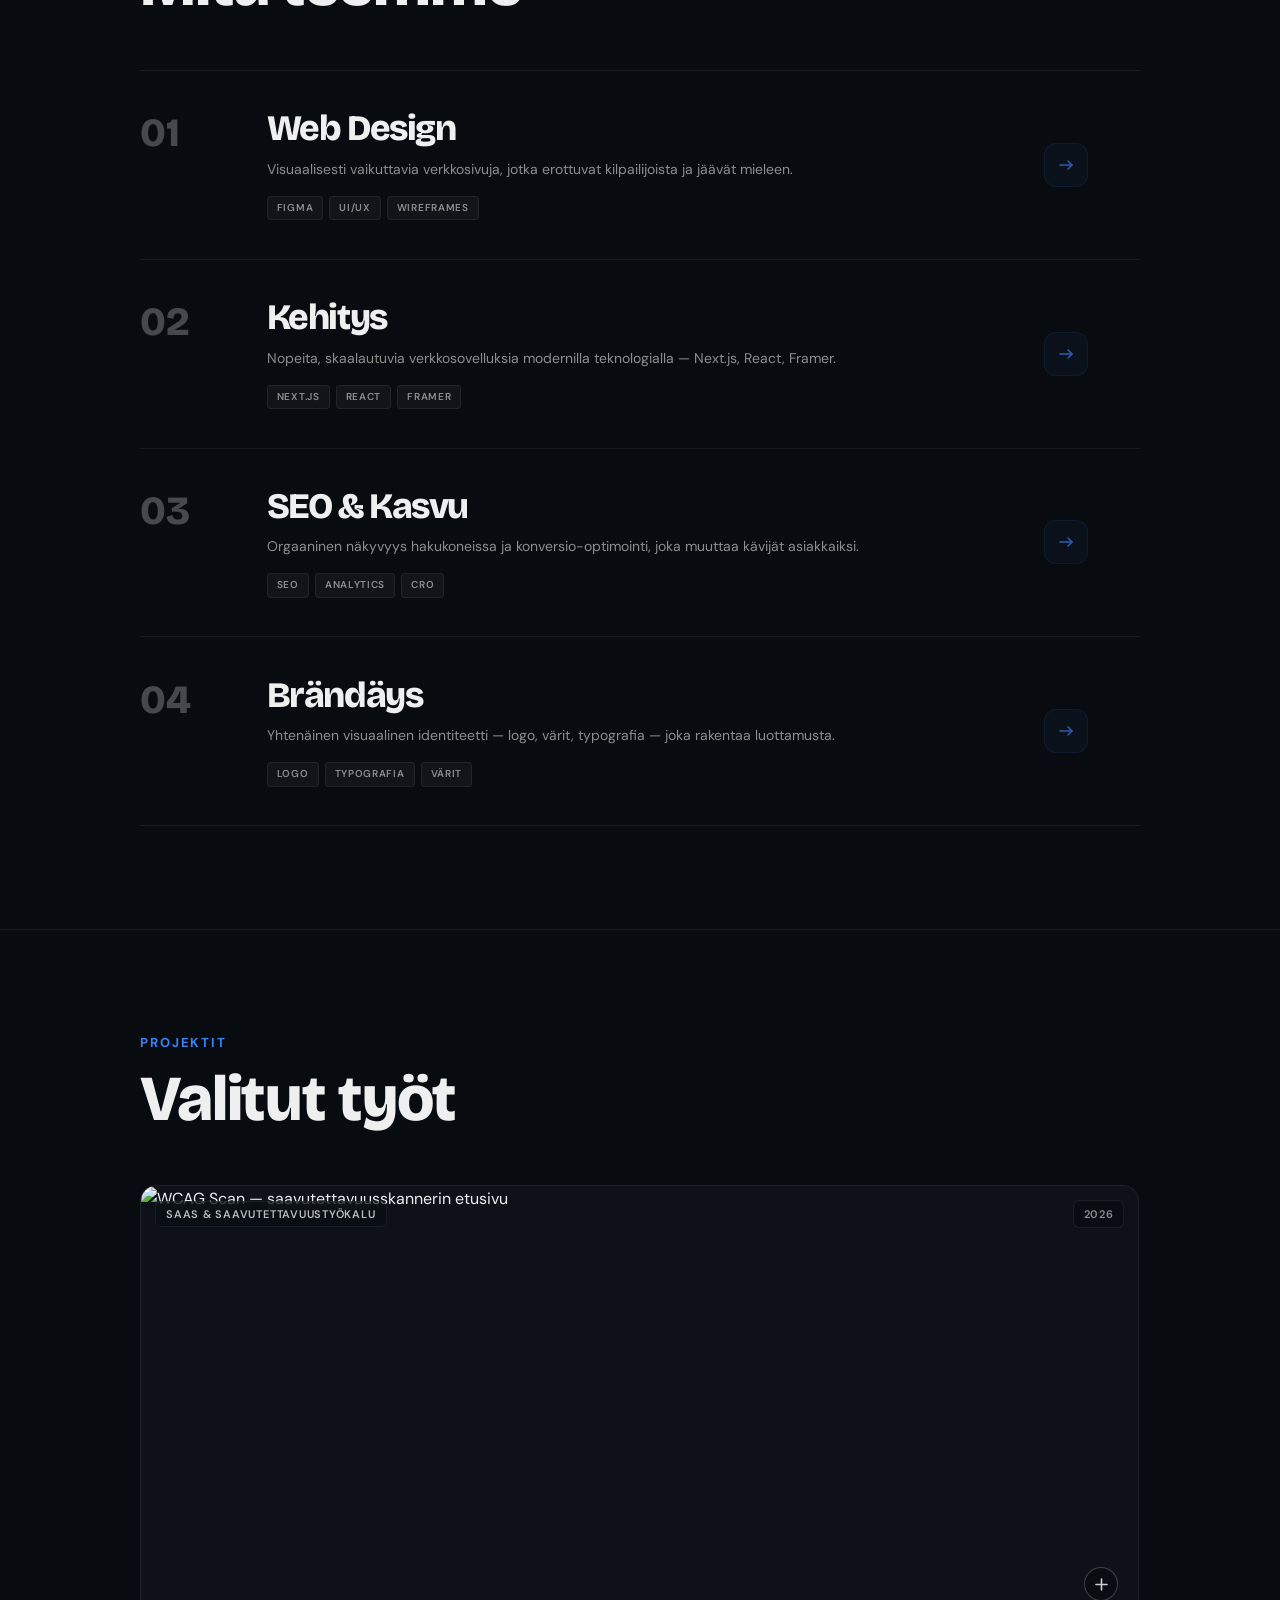
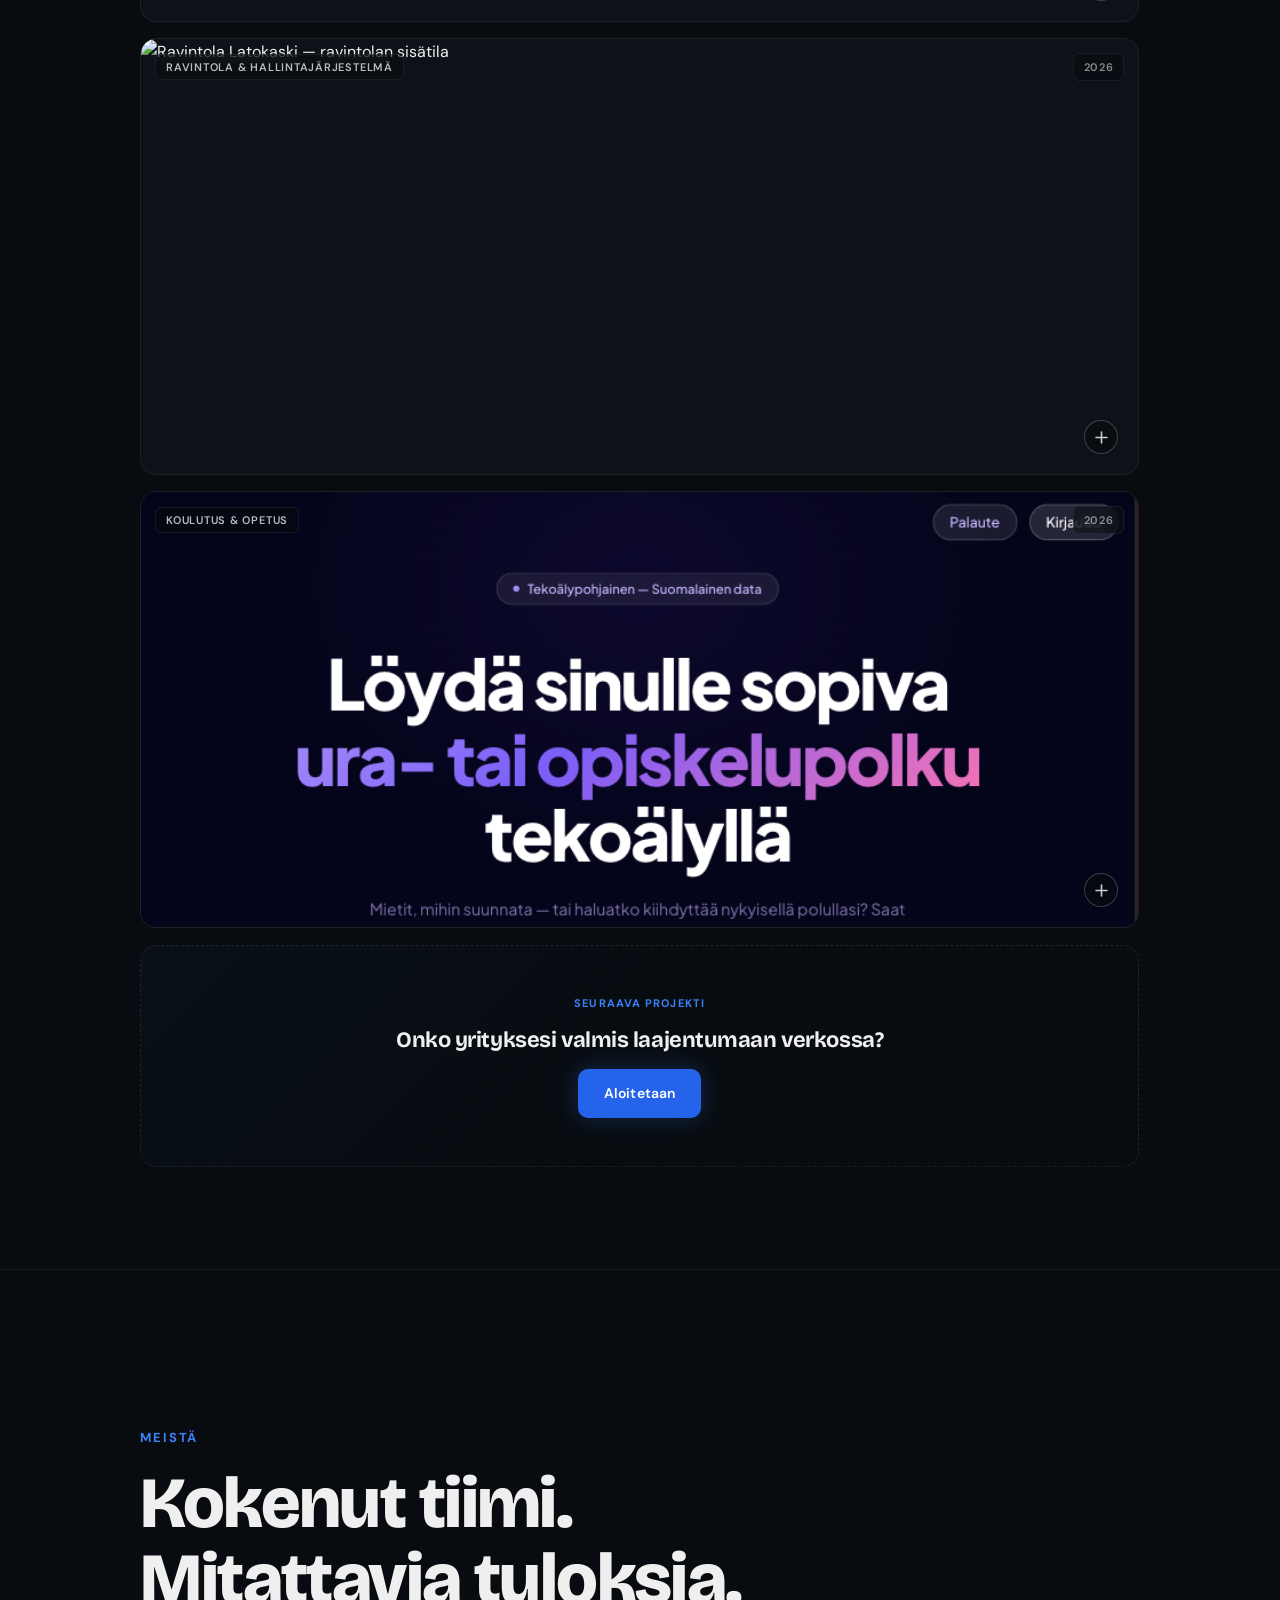
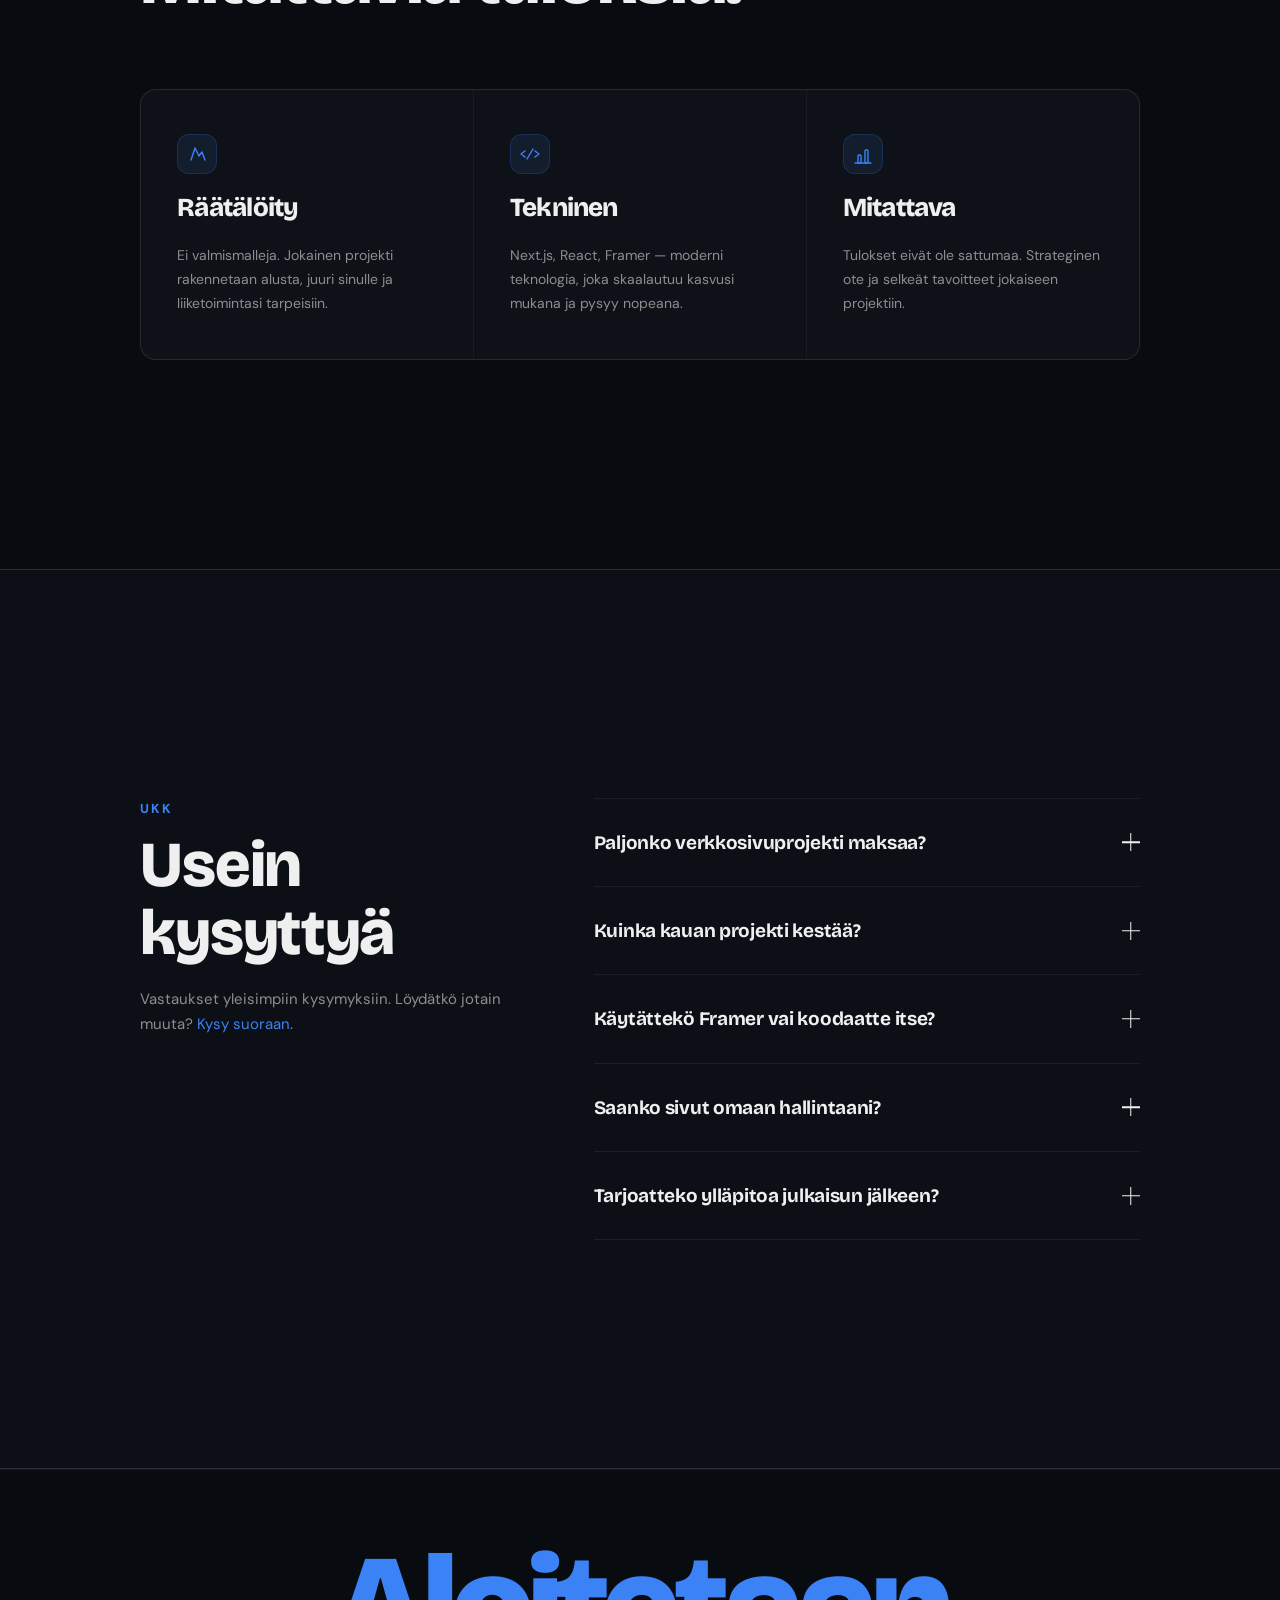
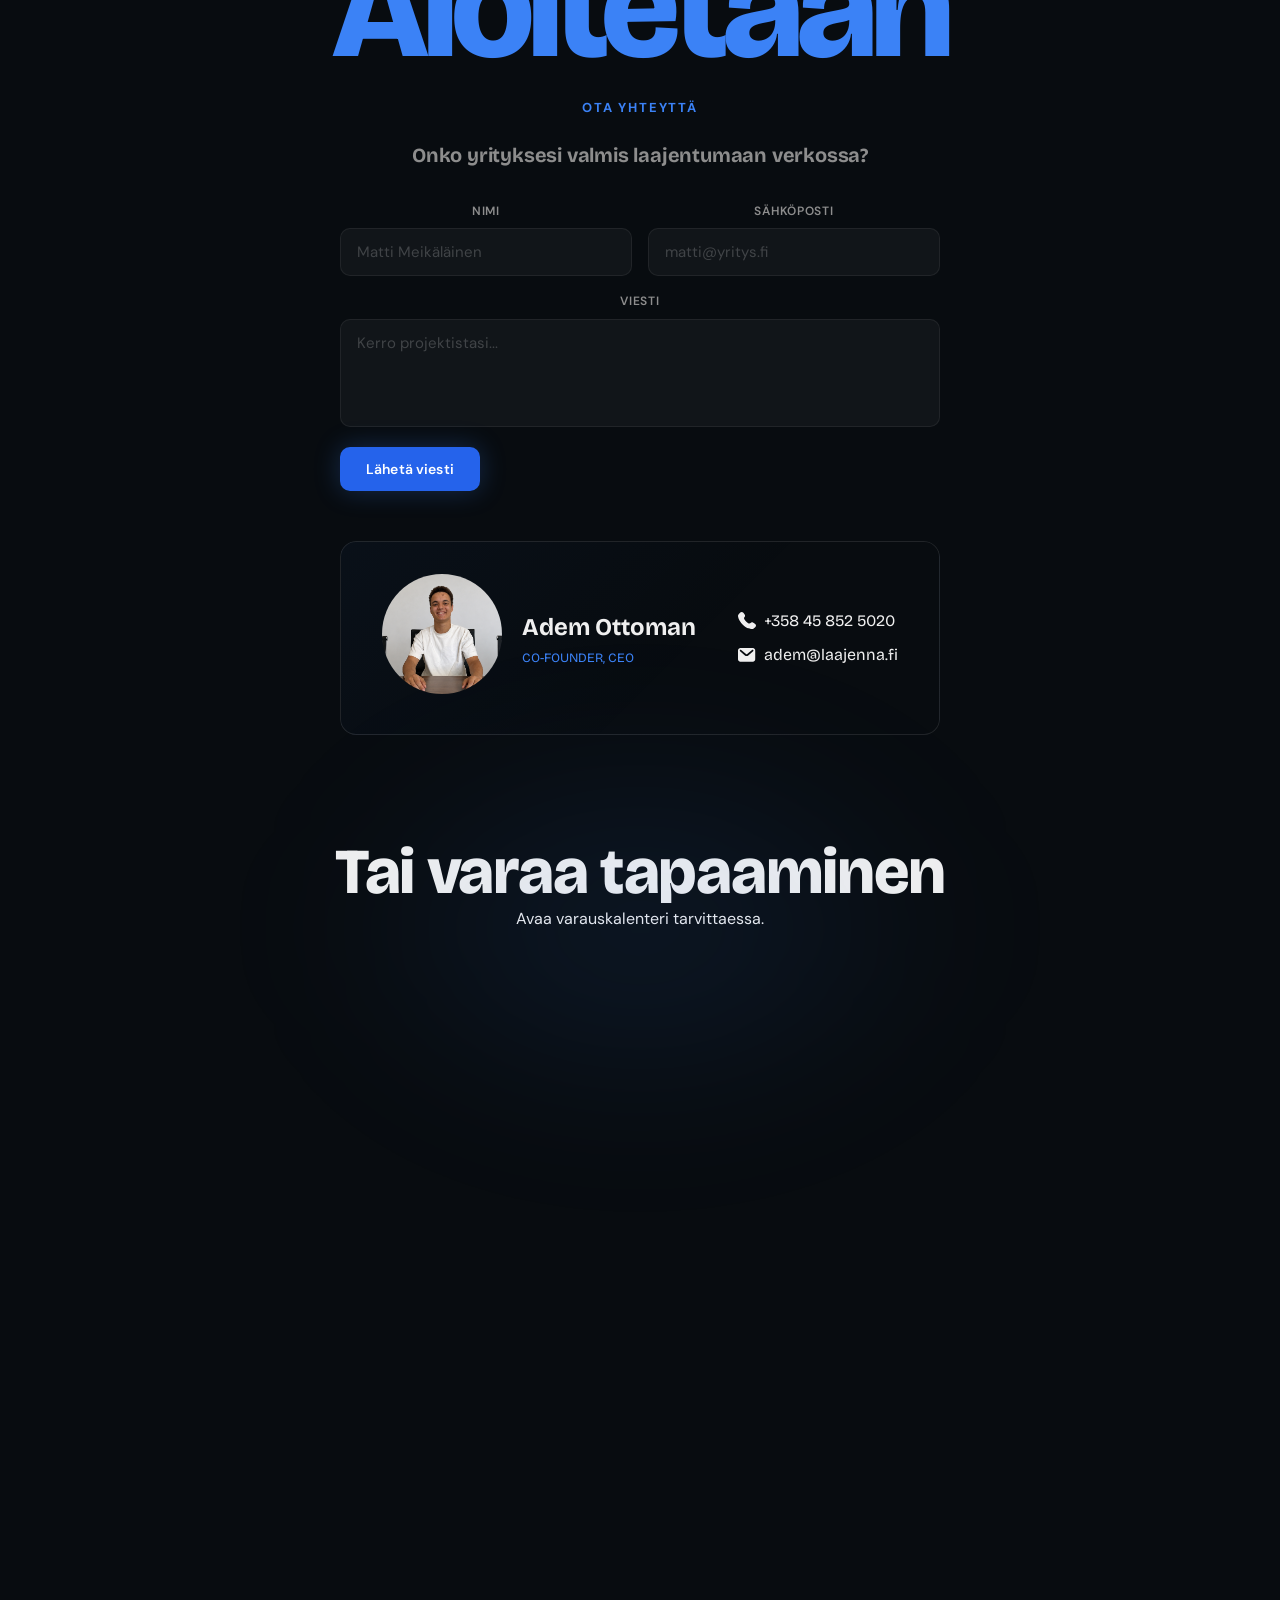
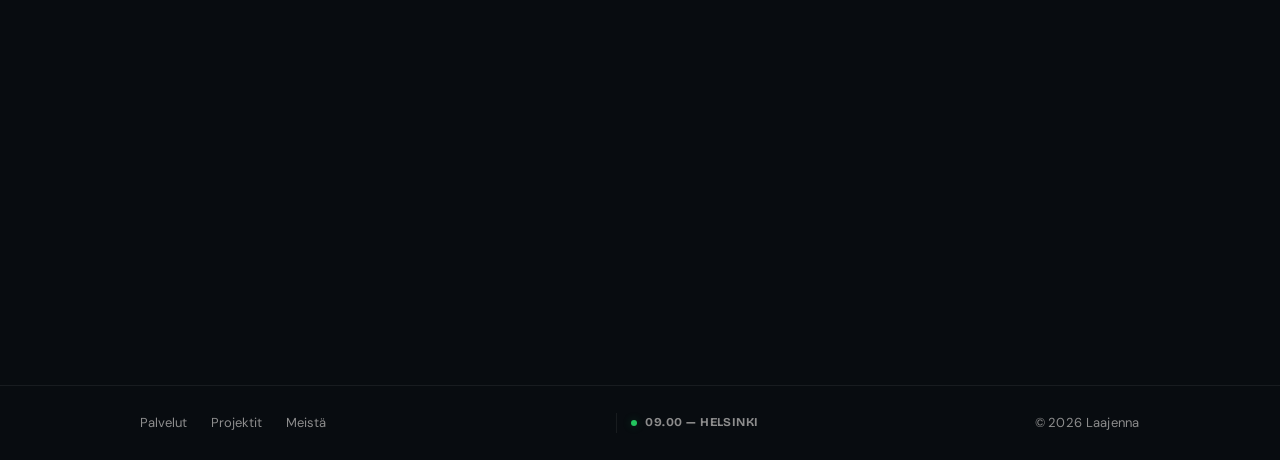
==== commit 90e084c3: "Merge upstream/main: add decoding=async to portfolio images" ====
--- a/index.html
+++ b/index.html
@@ -3,13 +3,17 @@
   <head>
     <meta charset="UTF-8" />
     <meta name="viewport" content="width=device-width, initial-scale=1.0" />
+    <!-- <meta
+      name="description"
+      content="Laajenna — Laadukkaita verkkosivuja, web-sovelluksia ja digitaalisia ratkaisuja suomalaisille yrityksille. Next.js, React, Framer. SEO-optimoitu. Aloita ilmaisen konsultaation kanssa."
+    /> -->
     <meta
       name="description"
-      content="Laajenna — Laadukkaita verkkosivuja, web-sovelluksia ja digitaalisia ratkaisuja suomalaisille yrityksille. Next.js, React, Framer. SEO-optimoitu. Aloita ilmaisen konsultaation kanssa."
+      content="Laajenna — kotisivut yrityksille ja nettisivut yrityksille. Edulliset kotisivut ja henkilöbrändi sivut suomalaisille yrityksille ja henkilöille."
     />
     <meta
       name="keywords"
-      content="verkkosivut, web-kehitys, digitaaliset ratkaisut, Next.js, React, Framer, SEO, brändäys, UI/UX, Helsinki"
+      content="Kotisivut yrityksille, Nettisivut yrityksille, Nettisivutyrityksille, Edulliset kotisivut yrityksille, kotisivut henkilöille, henkilöbrändi sivut, verkkosivut, web-kehitys, SEO, brändäys, UI/UX, Helsinki"
     />
     <meta name="theme-color" content="#080C10" />
     <meta
@@ -18,7 +22,7 @@
     />
     <meta name="author" content="Laajenna" />
     <title>
-      Laajenna — Verkkosivut, Web-kehitys ja Digitaaliset Ratkaisut | Helsinki
+      Laajenna — Nettisivut, Web-kehitys ja Digitaaliset Ratkaisut | Helsinki
     </title>
 
     <link rel="canonical" href="https://laajenna.fi/" />
@@ -58,7 +62,7 @@
     />
     <meta
       property="og:description"
-      content="Laadukkaat verkkosivut ja digitaaliset ratkaisut suomalaisille yrityksille. Erikoistumme Next.js-kehitykseen, SEO-optimointiin ja brändäykseen. Aloita ilmaisen konsultaation kanssa."
+      content="Laajenna — kotisivut yrityksille, nettisivut yrityksille ja henkilöbrändi sivut. Edulliset kotisivut yrityksille ja kotisivut henkilöille. Ota yhteyttä aloittaaksesi projektin."
     />
     <meta property="og:url" content="https://laajenna.fi/" />
     <meta property="og:image" content="https://laajenna.fi/img/og-image.png" />
@@ -74,7 +78,7 @@
     />
     <meta
       name="twitter:description"
-      content="Laadukkaat verkkosivut, Next.js-sovellukset ja digitaaliset ratkaisut suomalaisille yrityksille."
+      content="Laajenna — kotisivut yrityksille, nettisivut yrityksille, edulliset kotisivut yrityksille ja henkilöbrändi sivut suomalaisille yrityksille."
     />
     <meta name="twitter:image" content="https://laajenna.fi/img/og-image.png" />
     <meta
@@ -98,7 +102,16 @@
     <link
       href="https://fonts.googleapis.com/css2?family=Bricolage+Grotesque:opsz,wght@12..96,700;12..96,800&family=DM+Sans:ital,opsz,wght@0,9..40,300;0,9..40,400;0,9..40,500;0,9..40,600;1,9..40,300&display=swap"
       rel="stylesheet"
-    />
+      media="print"
+      onload="this.media = 'all'"
+      crossorigin="anonymous"
+    />
+    <noscript>
+      <link
+        rel="stylesheet"
+        href="https://fonts.googleapis.com/css2?family=Bricolage+Grotesque:opsz,wght@12..96,700;12..96,800&family=DM+Sans:ital,opsz,wght@0,9..40,300;0,9..40,400;0,9..40,500;0,9..40,600;1,9..40,300&display=swap"
+      />
+    </noscript>
     <link rel="stylesheet" href="styles.css?v=2" />
 
     <!-- JSON-LD: Comprehensive structured data -->
@@ -112,7 +125,7 @@
             "name": "Laajenna",
             "url": "https://laajenna.fi/",
             "logo": "https://laajenna.fi/img/og-image.png",
-            "description": "Verkkosivuja ja digitaalisia ratkaisuja suomalaisille yrityksille",
+            "description": "Kotisivut yrityksille, nettisivut yrityksille, kotisivut henkilöille ja henkilöbrändi sivut — digitaalisia ratkaisuja suomalaisille yrityksille",
             "email": "hei@laajenna.fi",
             "areaServed": "FI",
             "address": {
@@ -157,7 +170,7 @@
             "@id": "https://laajenna.fi/#website",
             "url": "https://laajenna.fi/",
             "name": "Laajenna",
-            "description": "Digitaalisen kasvun kumppani",
+            "description": "Laajenna — kotisivut yrityksille, nettisivut yrityksille ja henkilöbrändi sivut. Edulliset kotisivut yrityksille ja kotisivut henkilöille.",
             "publisher": {
               "@id": "https://laajenna.fi/#organization"
             },
@@ -244,7 +257,7 @@
     </script>
   </head>
   <body>
-    <a href="#main-content" class="skip-link">Siirry pääsisältöön</a>
+    <!-- <a href="#main-content" class="skip-link">Siirry pääsisältöön</a> -->
 
     <!-- ── Scroll Progress Bar ───────────────────────────── -->
     <div class="scroll-progress" id="scrollProgress" aria-hidden="true"></div>
@@ -584,7 +597,15 @@
             <!-- Card: wcag-scan.com -->
             <div class="portfolio-card portfolio-large reveal-up" data-delay="0">
               <div class="portfolio-img">
-                <img src="img/wcag-scan.png" alt="WCAG Scan — saavutettavuusskannerin etusivu" title="WCAG Scan saavutettavuustyökalu etusivu" loading="lazy" width="800" height="600" />
+                <img
+                  src="img/wcag-scan.png"
+                  alt="WCAG Scan — saavutettavuusskannerin etusivu"
+                  title="WCAG Scan saavutettavuustyökalu etusivu"
+                  loading="lazy"
+                  decoding="async"
+                  width="800"
+                  height="600"
+                />
               </div>
               <div class="portfolio-label-top">
                 <span class="portfolio-cat">SaaS &amp; Saavutettavuustyökalu</span>
@@ -630,7 +651,15 @@
             <!-- Card: Ravintola Latokaski -->
             <div class="portfolio-card portfolio-large reveal-up" data-delay="1">
               <div class="portfolio-img">
-                <img src="img/ravintola.webp" alt="Ravintola Latokaski — ravintolan sisätila" title="Ravintola Latokaski verkkosivut ja hallintajärjestelmä" loading="lazy" width="800" height="600" />
+                <img
+                  src="img/ravintola.webp"
+                  alt="Ravintola Latokaski — ravintolan sisätila"
+                  title="Ravintola Latokaski verkkosivut ja hallintajärjestelmä"
+                  loading="lazy"
+                  decoding="async"
+                  width="800"
+                  height="600"
+                />
               </div>
               <div class="portfolio-label-top">
                 <span class="portfolio-cat">Ravintola &amp; Hallintajärjestelmä</span>
@@ -676,7 +705,15 @@
             <!-- Card: Urapolku -->
             <div class="portfolio-card portfolio-large reveal-up" data-delay="2">
               <div class="portfolio-img">
-                <img src="img/urapolku-2.png" alt="Urapolku Oy — verkkosovelluksen etusivu" title="Urapolku verkkosovellus koulutus ja opetus" loading="lazy" width="800" height="600" />
+                <img
+                  src="img/urapolku-2.png"
+                  alt="Urapolku Oy — verkkosovelluksen etusivu"
+                  title="Urapolku verkkosovellus koulutus ja opetus"
+                  loading="lazy"
+                  decoding="async"
+                  width="800"
+                  height="600"
+                />
               </div>
               <div class="portfolio-label-top">
                 <span class="portfolio-cat">Koulutus &amp; Opetus</span>
@@ -1081,25 +1118,57 @@
             </form>
           </div>
 
-          <div id="varaa-tapaaminen">
+          <!-- TODO: contact card -->
+          <div
+            class="portfolio-card portfolio-next reveal-up contact-card"
+            data-delay="3"
+          >
+            <div class="contact-card-profile-info">
+              <div class="contact-card-img">
+                <img
+                  src="/img/Adem.png"
+                  alt="Adem Ottoman"
+                  loading="lazy"
+                  decoding="async"
+                  width="1769"
+                  height="1769"
+                />
+              </div>
+              <div>
+                <h2>Adem Ottoman</h2>
+                <p class="contact-card-title">CO-FOUNDER, CEO</p>
+              </div>
+            </div>
+            <div class="contact-card-details">
+              <ul>
+                <li>
+                  <img src="/img/phone-icon.svg" alt="Puhelin" />
+                  <a href="tel:+358458525020">+358 45 852 5020</a>
+                </li>
+                <li>
+                  <img src="/img/mail-icon.svg" alt="Sähköposti" />
+                  <a href="mailto:adem@laajenna.fi">adem@laajenna.fi</a>
+                </li>
+              </ul>
+            </div>
+          </div>
+
+          <div>
             <br />
             <br />
 
             <h3 class="section-title book-time-title">Tai varaa tapaaminen</h3>
-            <!-- Calendly inline widget begin -->
             <div
+              id="calendlyWidget"
               class="calendly-inline-widget"
               data-url="https://calendly.com/hei-laajenna/30min"
               style="min-width: 320px; height: 100vh"
-            ></div>
-            <script
-              type="text/javascript"
-              src="https://assets.calendly.com/assets/external/widget.js"
-              async
-            ></script>
-          </div>
-
-          <!-- Calendly inline widget end -->
+            >
+              <p class="calendly-placeholder">
+                Avaa varauskalenteri tarvittaessa.
+              </p>
+            </div>
+          </div>
 
           <!-- Calendly badge widget begin -->
           <!-- <link
--- a/styles.css
+++ b/styles.css
@@ -63,12 +63,7 @@
   scroll-behavior: smooth;
   -webkit-font-smoothing: antialiased;
   -moz-osx-font-smoothing: grayscale;
-  opacity: 0;
-  transition: opacity 0.5s ease;
   overflow-x: hidden;
-}
-html.ready {
-  opacity: 1;
 }
 
 body {
@@ -416,12 +411,15 @@
   font-size: 14px;
   font-weight: 600;
   letter-spacing: 0.01em;
+  border: none;
   transition:
     transform 0.28s var(--ease),
     box-shadow 0.28s var(--ease),
     background 0.2s,
     border-color 0.2s,
     color 0.2s;
+
+  cursor: pointer;
 }
 .btn-primary {
   background: #2563eb;
@@ -1023,7 +1021,6 @@
     rgba(59, 130, 246, 0.04) 0%,
     transparent 60%
   );
-  cursor: default;
   transition:
     border-color 0.3s,
     background 0.3s;
@@ -1668,6 +1665,51 @@
   color: #ef4444;
 }
 
+/* contact card */
+.contact-card {
+  max-width: 600px;
+  margin: 0 auto;
+  margin-top: 50px;
+  padding: 32px 20px;
+  border-style: solid !important;
+  font-family: var(--font-head);
+  text-align: left;
+  display: flex;
+  justify-content: space-around;
+}
+
+.contact-card-profile-info {
+  display: flex;
+  align-items: center;
+  gap: 20px;
+}
+
+.contact-card-title {
+  font-size: 0.8rem;
+  color: var(--accent);
+}
+
+.contact-card-img img {
+  width: 120px;
+  height: 120px;
+  border-radius: 50%;
+  object-fit: cover;
+  object-position: center;
+}
+
+.contact-card-details ul {
+  display: flex;
+  flex-direction: column;
+  gap: 8px;
+}
+
+.contact-card-details ul li {
+  list-style: none;
+  display: flex;
+  align-items: center;
+  gap: 8px;
+}
+
 @media (max-width: 600px) {
   .form-row {
     grid-template-columns: 1fr;
@@ -1675,6 +1717,19 @@
   .form-footer {
     flex-direction: column;
     align-items: stretch;
+  }
+
+  .contact-card {
+    flex-direction: column;
+    text-align: center;
+    gap: 20px;
+    padding: 40px 0;
+    margin-top: 35px;
+  }
+
+  .contact-card-profile-info {
+    flex-direction: column;
+    gap: 12px;
   }
 }
 
